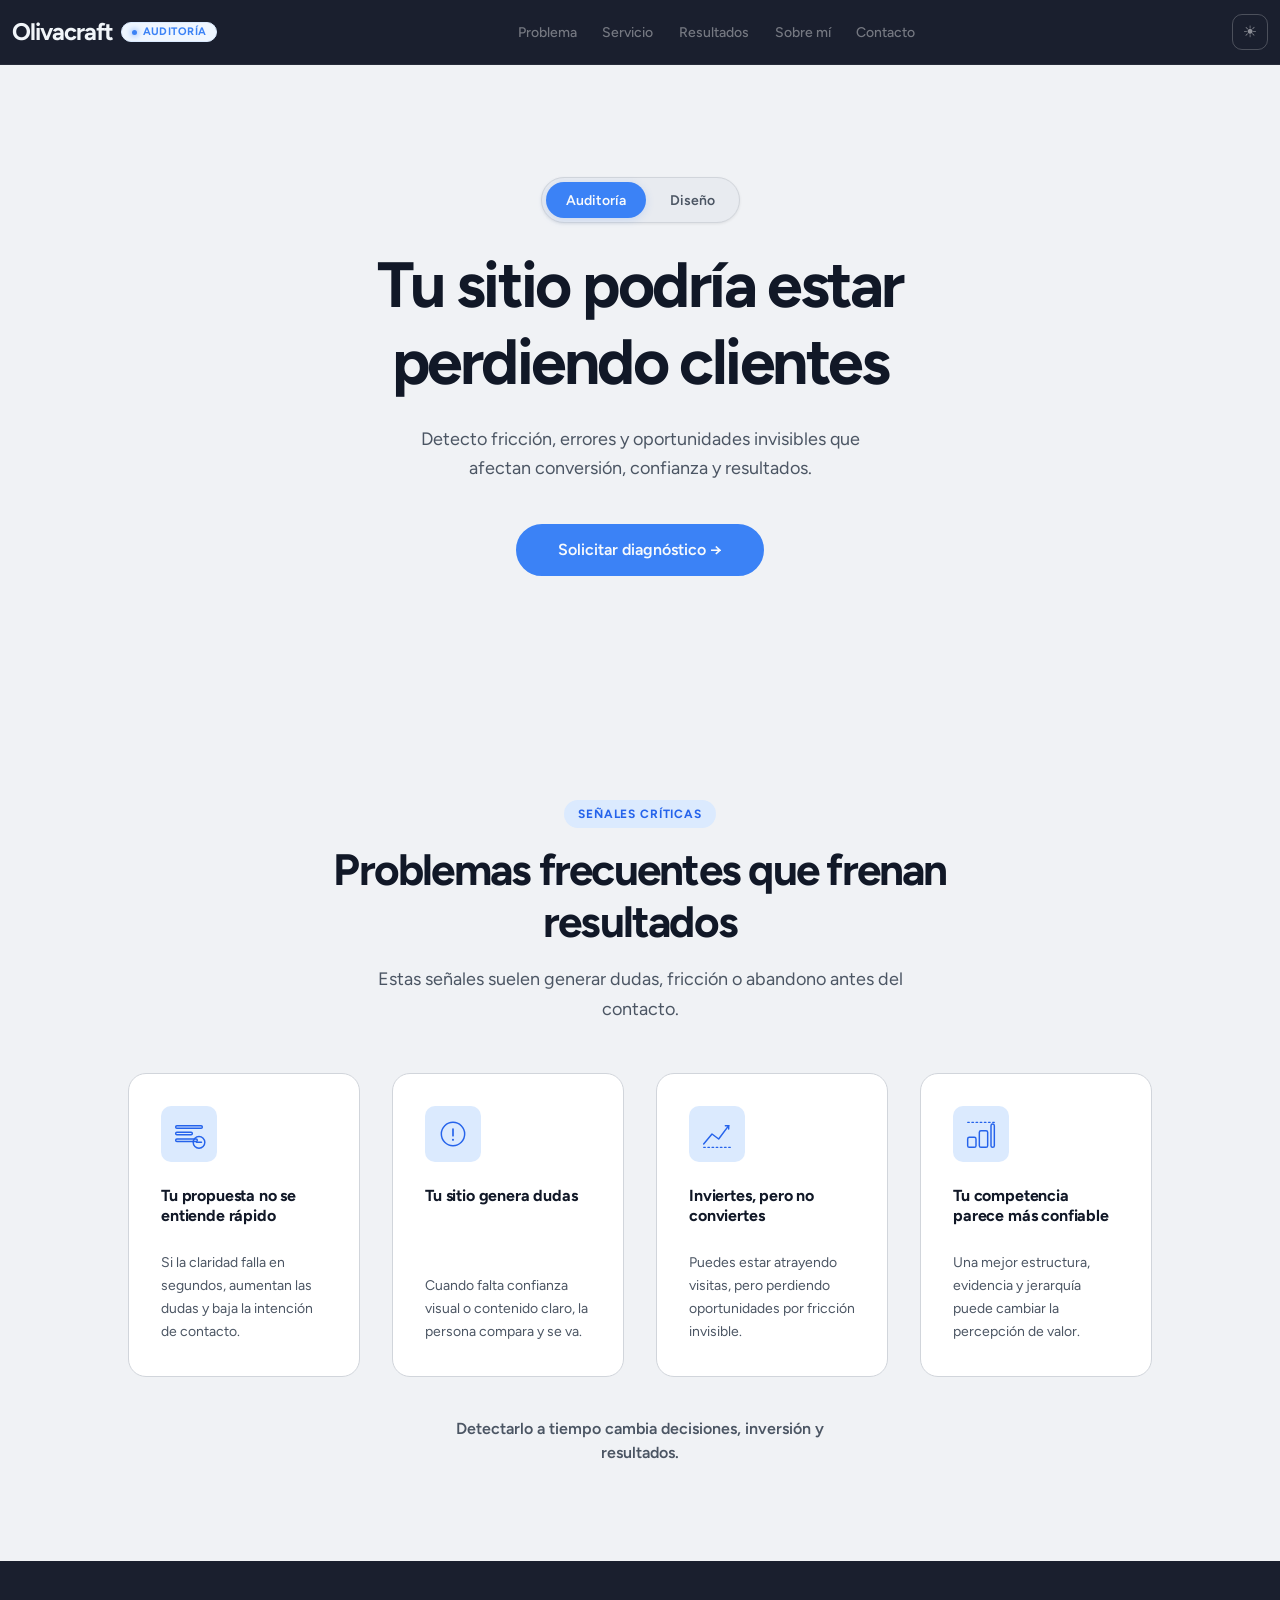
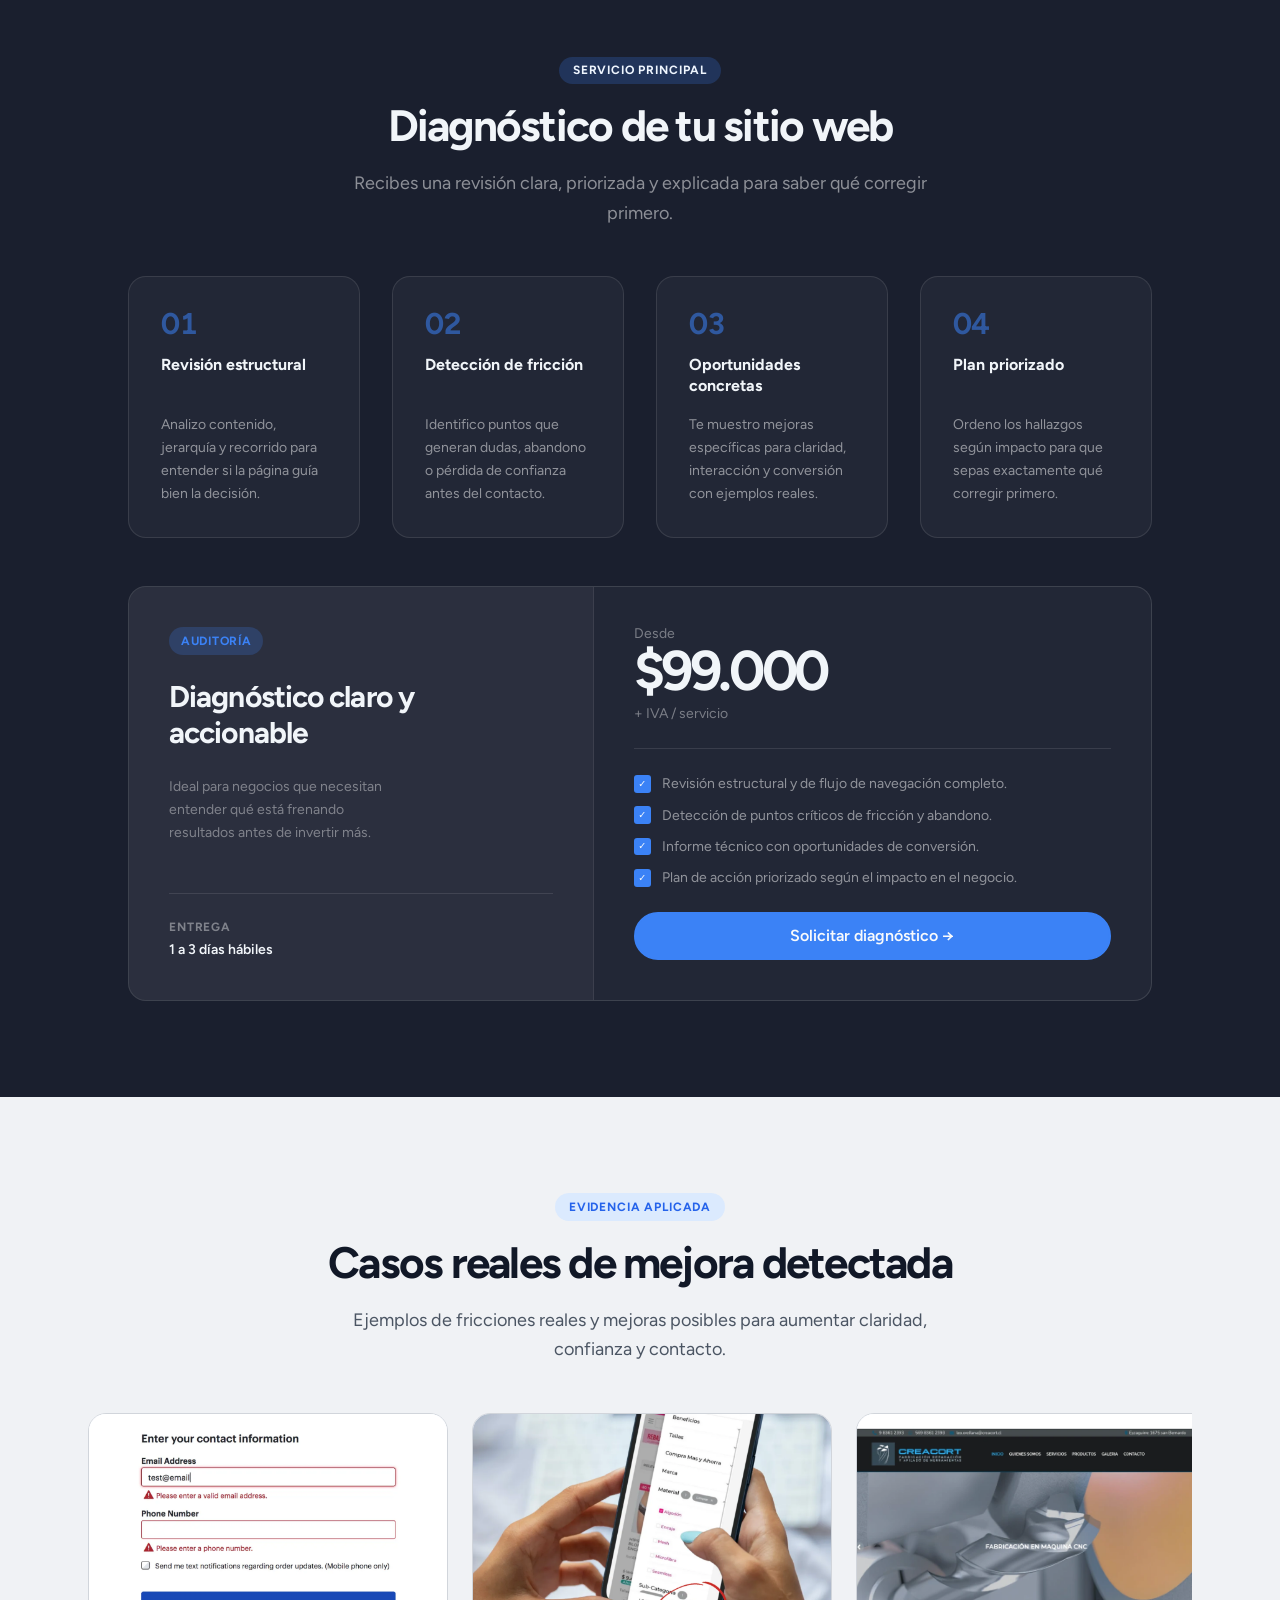
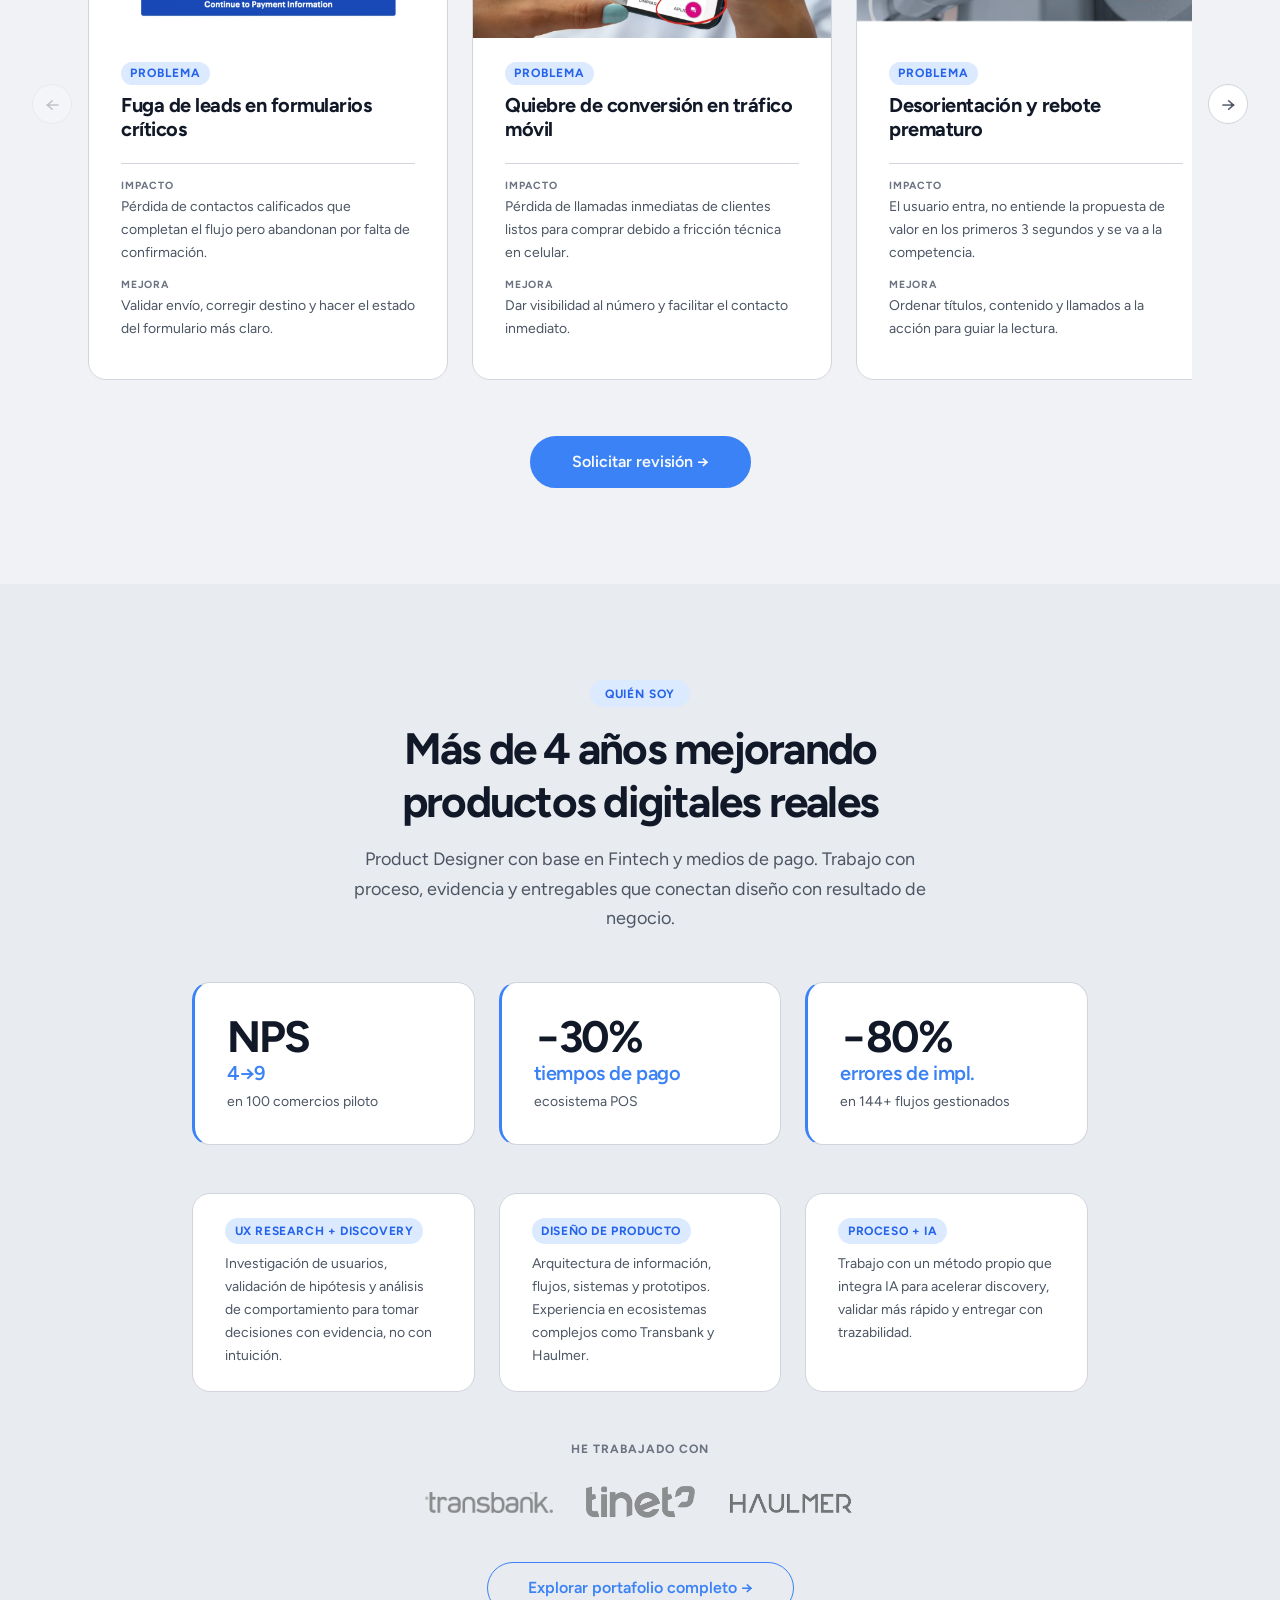
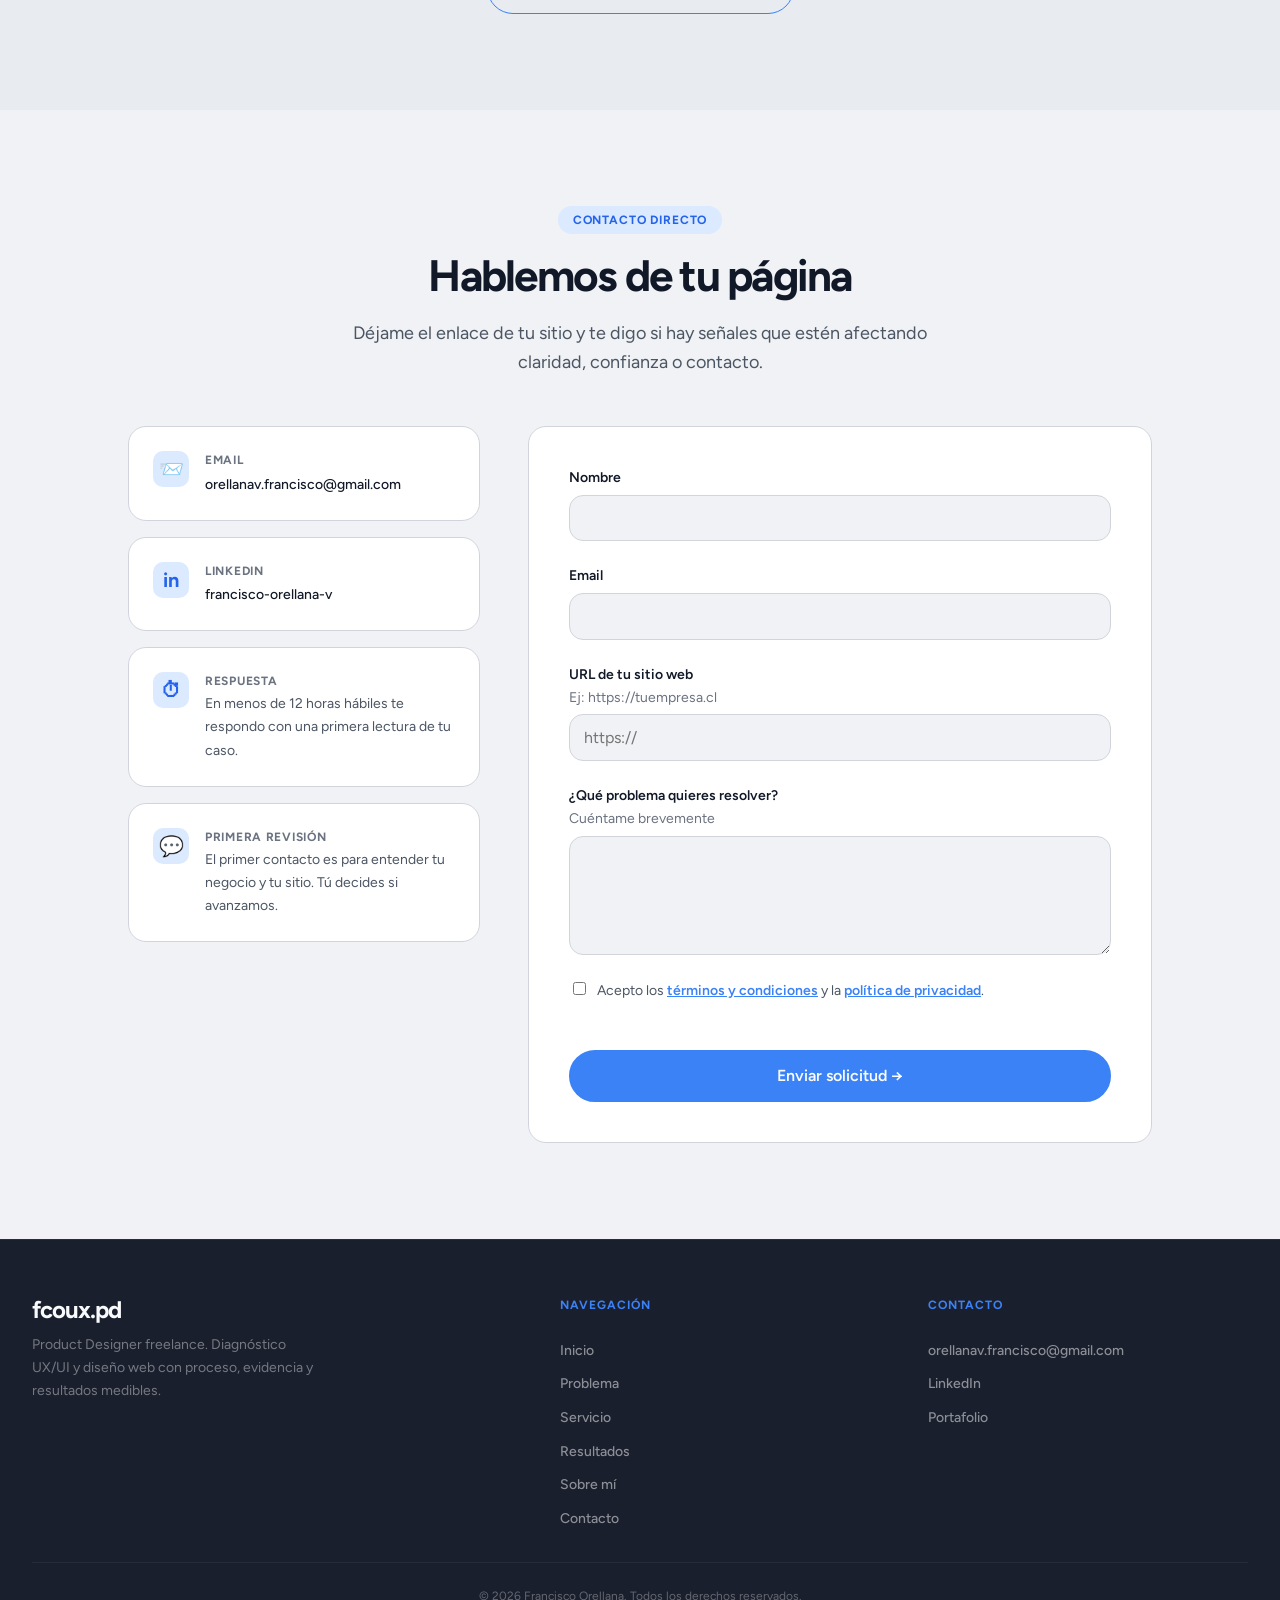
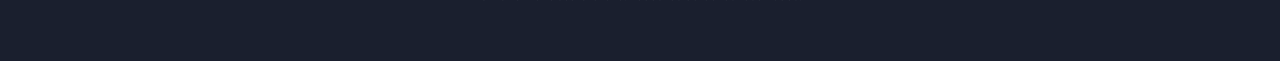
==== index.html @ 0d265442 "Add files via upload" ====
<!DOCTYPE html>
<html lang="es">

<head>
    <meta charset="UTF-8">
    <meta name="viewport" content="width=device-width, initial-scale=1.0">
    <title>Francisco Orellana | Product Designer & UX/UI Freelance</title>
    <meta name="description" content="Product Designer con +4 años en Fintech y medios de pago. Auditoría y diseño web orientado a resultados.">
    <meta property="og:title" content="Francisco Orellana | Product Designer & UX/UI Freelance">
    <meta property="og:description" content="Auditoría y diseño web para pymes y agencias. Proceso, evidencia y entregables claros.">
    <meta property="og:type" content="website">
    <link rel="preconnect" href="https://fonts.googleapis.com">
    <link rel="preconnect" href="https://fonts.gstatic.com" crossorigin>
    <link href="https://fonts.googleapis.com/css2?family=Figtree:ital,wght@0,300;0,400;0,500;0,600;0,700;1,400&display=swap" rel="stylesheet">
    <link rel="stylesheet" href="css/index.css">
</head>

<body>
    <a href="#main-content" class="skip-link">Saltar al contenido principal</a>

    <!-- HEADER -->
    <header id="header" class="site-header">
        <div class="container">
            <div class="site-header__layout">
                <a href="#hero" class="site-header__brand" aria-label="Ir al inicio">
                    <span class="site-header__brand-text">Olivacraft</span>
                    <span class="site-header__mode" data-service-label aria-live="polite">Auditoría</span>
                </a>
                <nav id="site-navigation" class="site-navigation" aria-label="Navegación principal">
                    <ul class="site-navigation__list">
                        <li class="site-navigation__item"><a href="#problema" class="site-navigation__link">Problema</a></li>
                        <li class="site-navigation__item"><a href="#oferta-principal" class="site-navigation__link">Servicio</a></li>
                        <li class="site-navigation__item"><a href="#resultados" class="site-navigation__link">Resultados</a></li>
                        <li class="site-navigation__item"><a href="#sobre-mi" class="site-navigation__link">Sobre mí</a></li>
                        <li class="site-navigation__item"><a href="#contacto" class="site-navigation__link">Contacto</a></li>
                    </ul>
                </nav>
                <div class="site-header__actions">
                    <button type="button" class="site-header__theme-button" aria-label="Cambiar a modo oscuro">
                        <span class="icon-sun" aria-hidden="true">☀️</span>
                        <span class="icon-moon" aria-hidden="true">🌙</span>
                    </button>
                    <button type="button" class="site-header__menu-button" aria-expanded="false" aria-controls="site-navigation" aria-label="Abrir menú de navegación">
                        <span class="site-header__menu-line" aria-hidden="true"></span>
                        <span class="site-header__menu-line" aria-hidden="true"></span>
                        <span class="site-header__menu-line" aria-hidden="true"></span>
                    </button>
                </div>
            </div>
        </div>
    </header>

    <!-- STICKY CTA MOBILE -->
    <div class="sticky-cta" id="sticky-cta" aria-hidden="true">
        <a href="#contacto" class="sticky-cta__button">Solicitar diagnóstico →</a>
    </div>

    <main id="main-content" role="main">

        <!-- HERO -->
        <section id="hero" class="hero section" aria-labelledby="hero-title">
            <div class="container">
                <div class="hero__layout">
                    <div class="hero__content">
                        <div class="service-switch" role="tablist" aria-label="Seleccionar servicio">
                            <button type="button" class="service-switch__button is-active" data-service="audit" role="tab" aria-selected="true">Auditoría</button>
                            <button type="button" class="service-switch__button" data-service="design" role="tab" aria-selected="false">Diseño</button>
                        </div>
                        <h1 id="hero-title" class="hero__title" data-hero-title>
                            Tu sitio podría estar perdiendo clientes
                        </h1>
                        <p class="hero__description" data-hero-description>
                            Detecto fricción, errores y oportunidades invisibles que afectan conversión, confianza y resultados.
                        </p>
                        <div class="hero__actions">
                            <a href="#contacto" class="hero__primary-link btn btn--primary" data-hero-primary-cta>
                                Solicitar diagnóstico →
                            </a>
                        </div>
                    </div>
                </div>
            </div>
        </section>

        <!-- PROBLEMA -->
        <section id="problema" class="section" aria-labelledby="problema-title">
            <div class="container">
                <div class="section-header text-center">
                    <span class="eyebrow">Señales críticas</span>
                    <h2 id="problema-title" class="section__title" data-problema-title>Problemas frecuentes que frenan resultados</h2>
                    <p class="section__description" data-problema-description>Estas señales suelen generar dudas, fricción o abandono antes del contacto.</p>
                </div>
                <ul class="problema__grid" aria-label="Situaciones comunes" data-problema-cards>

                    <li class="problema__item">
                        <div class="problema__icon-wrap" aria-hidden="true">
                            <svg viewBox="0 0 48 48" fill="none" xmlns="http://www.w3.org/2000/svg">
                                <rect x="8" y="14" width="32" height="3" rx="1.5" stroke="currentColor" stroke-width="1.75"/>
                                <rect x="8" y="22" width="20" height="3" rx="1.5" stroke="currentColor" stroke-width="1.75"/>
                                <rect x="8" y="30" width="26" height="3" rx="1.5" stroke="currentColor" stroke-width="1.75"/>
                                <circle cx="36" cy="34" r="7" stroke="currentColor" stroke-width="1.75"/>
                                <line x1="33" y1="34" x2="39" y2="34" stroke="currentColor" stroke-width="1.75" stroke-linecap="round"/>
                            </svg>
                        </div>
                        <h3 class="problema__card-title" data-card-title>Tu propuesta no se entiende rápido.</h3>
                        <p class="problema__card-description" data-card-desc>Si la claridad falla en segundos, aumentan las dudas y baja la intención de contacto.</p>
                    </li>

                    <li class="problema__item">
                        <div class="problema__icon-wrap" aria-hidden="true">
                            <svg viewBox="0 0 48 48" fill="none" xmlns="http://www.w3.org/2000/svg">
                                <circle cx="24" cy="24" r="14" stroke="currentColor" stroke-width="1.75"/>
                                <line x1="24" y1="18" x2="24" y2="26" stroke="currentColor" stroke-width="2" stroke-linecap="round"/>
                                <circle cx="24" cy="31" r="1.25" fill="currentColor"/>
                            </svg>
                        </div>
                        <h3 class="problema__card-title" data-card-title>Tu sitio genera dudas.</h3>
                        <p class="problema__card-description" data-card-desc>Cuando falta confianza visual o contenido claro, la persona compara y se va.</p>
                    </li>

                    <li class="problema__item">
                        <div class="problema__icon-wrap" aria-hidden="true">
                            <svg viewBox="0 0 48 48" fill="none" xmlns="http://www.w3.org/2000/svg">
                                <polyline points="8,36 18,24 26,30 38,14" stroke="currentColor" stroke-width="1.75" stroke-linecap="round" stroke-linejoin="round"/>
                                <line x1="34" y1="14" x2="38" y2="14" stroke="currentColor" stroke-width="1.75" stroke-linecap="round"/>
                                <line x1="38" y1="14" x2="38" y2="18" stroke="currentColor" stroke-width="1.75" stroke-linecap="round"/>
                                <line x1="8" y1="40" x2="40" y2="40" stroke="currentColor" stroke-width="1.5" stroke-linecap="round" stroke-dasharray="2 3"/>
                            </svg>
                        </div>
                        <h3 class="problema__card-title" data-card-title>Inviertes, pero no conviertes.</h3>
                        <p class="problema__card-description" data-card-desc>Puedes estar atrayendo visitas, pero perdiendo oportunidades por fricción invisible.</p>
                    </li>

                    <li class="problema__item">
                        <div class="problema__icon-wrap" aria-hidden="true">
                            <svg viewBox="0 0 48 48" fill="none" xmlns="http://www.w3.org/2000/svg">
                                <rect x="8" y="28" width="10" height="12" rx="2" stroke="currentColor" stroke-width="1.75"/>
                                <rect x="22" y="20" width="10" height="20" rx="2" stroke="currentColor" stroke-width="1.75"/>
                                <rect x="36" y="12" width="4" height="28" rx="2" stroke="currentColor" stroke-width="1.75"/>
                                <line x1="8" y1="10" x2="40" y2="10" stroke="currentColor" stroke-width="1.5" stroke-linecap="round" stroke-dasharray="2 3"/>
                            </svg>
                        </div>
                        <h3 class="problema__card-title" data-card-title>Tu competencia parece más confiable.</h3>
                        <p class="problema__card-description" data-card-desc>Una mejor estructura, evidencia y jerarquía puede cambiar la percepción de valor.</p>
                    </li>

                </ul>
                <p class="problema__note text-center" data-problema-note>Detectarlo a tiempo cambia decisiones, inversión y resultados.</p>
            </div>
        </section>

        <!-- OFERTA PRINCIPAL -->
        <section id="oferta-principal" class="section section--dark-accent" aria-labelledby="oferta-title">
            <div class="container">
                <div class="section-header text-center">
                    <span class="eyebrow eyebrow--light">Servicio principal</span>
                    <h2 id="oferta-title" class="section__title section__title--light" data-oferta-title>Diagnóstico de tu sitio web</h2>
                    <p class="section__description section__description--light" data-oferta-description>Recibes una revisión clara, priorizada y explicada para saber qué corregir primero.</p>
                </div>

                <ul class="oferta__grid" aria-label="Qué incluye el servicio" data-oferta-cards>
                    <li class="oferta__item">
                        <div class="oferta__item-num" aria-hidden="true">01</div>
                        <h3 class="oferta__card-title" data-card-title>Revisión estructural.</h3>
                        <p class="oferta__card-description" data-card-desc>Analizo contenido, jerarquía y recorrido para entender si la página guía bien la decisión.</p>
                    </li>
                    <li class="oferta__item">
                        <div class="oferta__item-num" aria-hidden="true">02</div>
                        <h3 class="oferta__card-title" data-card-title>Detección de fricción.</h3>
                        <p class="oferta__card-description" data-card-desc>Identifico puntos que generan dudas, abandono o pérdida de confianza antes del contacto.</p>
                    </li>
                    <li class="oferta__item">
                        <div class="oferta__item-num" aria-hidden="true">03</div>
                        <h3 class="oferta__card-title" data-card-title>Oportunidades concretas.</h3>
                        <p class="oferta__card-description" data-card-desc>Te muestro mejoras específicas para claridad, interacción y conversión con ejemplos reales.</p>
                    </li>
                    <li class="oferta__item">
                        <div class="oferta__item-num" aria-hidden="true">04</div>
                        <h3 class="oferta__card-title" data-card-title>Plan priorizado.</h3>
                        <p class="oferta__card-description" data-card-desc>Ordeno los hallazgos según impacto para que sepas exactamente qué corregir primero.</p>
                    </li>
                </ul>

                <!-- PRICING CARD — Opción B horizontal -->
                <div class="oferta__meta" aria-label="Condiciones del servicio">
                    <div class="oferta__meta-left">
                        <span class="oferta__meta-badge" data-oferta-badge>Auditoría</span>
                        <h3 class="oferta__meta-title" data-oferta-context-title>Diagnóstico claro y accionable</h3>
                        <p class="oferta__meta-desc" data-oferta-context-desc>Ideal para negocios que necesitan entender qué está frenando resultados antes de invertir más.</p>
                        <div class="oferta__meta-delivery">
                            <span class="oferta__meta-delivery-label">Entrega</span>
                            <span class="oferta__meta-delivery-value" data-oferta-delivery>1 a 3 días hábiles</span>
                        </div>
                    </div>
                    <div class="oferta__meta-right">
                        <div class="oferta__meta-price-block">
                            <span class="oferta__meta-prefix">Desde</span>
                            <span class="oferta__meta-price" data-oferta-price>$99.000</span>
                            <span class="oferta__meta-suffix">+ IVA / servicio</span>
                        </div>
                        <ul class="oferta__meta-checklist">
                            <li class="oferta__meta-check" data-oferta-features>evisión estuctural y de flujo completo</li>
                            <li class="oferta__meta-check" data-oferta-features1>Detección de puntos de fricción y abandono</li>
                            <li class="oferta__meta-check" data-oferta-features2>Informe visual con oportunidades de conversión</li>
                            <li class="oferta__meta-check" data-oferta-features3>Plan de acción priorizado por impacto técnico</li>
                        </ul>
                        <a href="#contacto" class="oferta__cta" data-oferta-cta>Solicitar diagnóstico →</a>
                    </div>
                </div>

            </div>
        </section>

        <!-- RESULTADOS -->
        <section id="resultados" class="section" aria-labelledby="resultados-title">
            <div class="container">
                <div class="section-header text-center">
                    <span class="eyebrow">Evidencia aplicada</span>
                    <h2 id="resultados-title" class="section__title" data-resultados-title>Casos reales de mejora detectada</h2>
                    <p class="section__description" data-resultados-description>Ejemplos de fricciones reales y mejoras posibles para aumentar claridad, confianza y contacto.</p>
                </div>

                <!-- Carousel wrapper con controles -->
                <div class="resultados__carousel-wrapper">
                    <button class="resultados__nav resultados__nav--prev" aria-label="Tarjeta anterior" id="carousel-prev" type="button">&#8592;</button>

                    <div class="resultados__carousel" id="resultados-carousel" data-resultados-cards aria-label="Casos de mejora" tabindex="0">

                        <article class="resultado-card">
                            <div class="resultado-card__image">
                                <img src="/assets/problem1.webp" alt="Formulario sin estado de envío visible" loading="lazy">
                            </div>
                            <div class="resultado-card__body">
                                <span class="resultado-card__eyebrow">Problema</span>
                                <h3 class="resultado-card__title">Fuga de leads en formularios críticos</h3>
                                <div class="resultado-card__divider"></div>
                                <div class="resultado-card__row">
                                    <span class="resultado-card__row-label">Impacto</span>
                                    <p class="resultado-card__text">Pérdida de contactos calificados que completan el flujo pero abandonan por falta de confirmación.</p>
                                </div>
                                <div class="resultado-card__row">
                                    <span class="resultado-card__row-label">Mejora</span>
                                    <p class="resultado-card__text">Validar envío, corregir destino y hacer el estado del formulario más claro.</p>
                                </div>
                            </div>
                        </article>

                        <article class="resultado-card">
                            <div class="resultado-card__image">
                                <img src="/assets/problem2.webp" alt="Número de contacto sin enlace clickeable" loading="lazy">
                            </div>
                            <div class="resultado-card__body">
                                <span class="resultado-card__eyebrow">Problema</span>
                                <h3 class="resultado-card__title">Quiebre de conversión en tráfico móvil</h3>
                                <div class="resultado-card__divider"></div>
                                <div class="resultado-card__row">
                                    <span class="resultado-card__row-label">Impacto</span>
                                    <p class="resultado-card__text">Pérdida de llamadas inmediatas de clientes listos para comprar debido a fricción técnica en celular.</p>
                                </div>
                                <div class="resultado-card__row">
                                    <span class="resultado-card__row-label">Mejora</span>
                                    <p class="resultado-card__text">Dar visibilidad al número y facilitar el contacto inmediato.</p>
                                </div>
                            </div>
                        </article>

                        <article class="resultado-card">
                            <div class="resultado-card__image">
                                <img src="/assets/problem3.webp" alt="Jerarquía visual confusa en página de inicio" loading="lazy">
                            </div>
                            <div class="resultado-card__body">
                                <span class="resultado-card__eyebrow">Problema</span>
                                <h3 class="resultado-card__title">Desorientación y rebote prematuro</h3>
                                <div class="resultado-card__divider"></div>
                                <div class="resultado-card__row">
                                    <span class="resultado-card__row-label">Impacto</span>
                                    <p class="resultado-card__text">El usuario entra, no entiende la propuesta de valor en los primeros 3 segundos y se va a la competencia.</p>
                                </div>
                                <div class="resultado-card__row">
                                    <span class="resultado-card__row-label">Mejora</span>
                                    <p class="resultado-card__text">Ordenar títulos, contenido y llamados a la acción para guiar la lectura.</p>
                                </div>
                            </div>
                        </article>

                        <article class="resultado-card">
                            <div class="resultado-card__image">
                                <img src="/assets/problem4.webp" alt="Contenido excesivo sin estructura clara" loading="lazy">
                            </div>
                            <div class="resultado-card__body">
                                <span class="resultado-card__eyebrow">Problema</span>
                                <h3 class="resultado-card__title">Fatiga cognitiva y abandono de flujo</h3>
                                <div class="resultado-card__divider"></div>
                                <div class="resultado-card__row">
                                    <span class="resultado-card__row-label">Impacto</span>
                                    <p class="resultado-card__text">Bloques densos de texto que sepultan los llamados a la acción, reduciendo la intención de contacto.</p>
                                </div>
                                <div class="resultado-card__row">
                                    <span class="resultado-card__row-label">Mejora</span>
                                    <p class="resultado-card__text">Reducir texto, priorizar información clave y enfocar cada bloque en una idea.</p>
                                </div>
                            </div>
                        </article>

                    </div>

                    <button class="resultados__nav resultados__nav--next" aria-label="Tarjeta siguiente" id="carousel-next" type="button">&#8594;</button>
                </div>

                <div class="resultados__actions">
                    <a href="#contacto" class="btn btn--primary" data-resultados-cta>Solicitar revisión →</a>
                </div>
            </div>
        </section>

        <!-- SOBRE MÍ -->
        <section id="sobre-mi" class="section section--muted" aria-labelledby="sobre-mi-title">
            <div class="container">
                <div class="section-header text-center">
                    <span class="eyebrow">Quién soy</span>
                    <h2 id="sobre-mi-title" class="section__title">Más de 4 años mejorando productos digitales reales</h2>
                    <p class="section__description">Product Designer con base en Fintech y medios de pago. Trabajo con proceso, evidencia y entregables que conectan diseño con resultado de negocio.</p>
                </div>

                <div class="sobre-mi__stats">
                    <div class="sobre-mi__stat">
                        <span class="sobre-mi__stat-number">NPS</span>
                        <span class="sobre-mi__stat-highlight">4→9</span>
                        <span class="sobre-mi__stat-label">en 100 comercios piloto</span>
                    </div>
                    <div class="sobre-mi__stat">
                        <span class="sobre-mi__stat-number">−30%</span>
                        <span class="sobre-mi__stat-highlight">tiempos de pago</span>
                        <span class="sobre-mi__stat-label">ecosistema POS</span>
                    </div>
                    <div class="sobre-mi__stat">
                        <span class="sobre-mi__stat-number">−80%</span>
                        <span class="sobre-mi__stat-highlight">errores de impl.</span>
                        <span class="sobre-mi__stat-label">en 144+ flujos gestionados</span>
                    </div>
                </div>

                <ul class="sobre-mi__skills">
                    <li class="sobre-mi__skill-item">
                        <span class="sobre-mi__skill-tag">UX Research + Discovery</span>
                        <p class="sobre-mi__skill-text">Investigación de usuarios, validación de hipótesis y análisis de comportamiento para tomar decisiones con evidencia, no con intuición.</p>
                    </li>
                    <li class="sobre-mi__skill-item">
                        <span class="sobre-mi__skill-tag">Diseño de Producto</span>
                        <p class="sobre-mi__skill-text">Arquitectura de información, flujos, sistemas y prototipos. Experiencia en ecosistemas complejos como Transbank y Haulmer.</p>
                    </li>
                    <li class="sobre-mi__skill-item">
                        <span class="sobre-mi__skill-tag">Proceso + IA</span>
                        <p class="sobre-mi__skill-text">Trabajo con un método propio que integra IA para acelerar discovery, validar más rápido y entregar con trazabilidad.</p>
                    </li>
                </ul>

                <div class="sobre-mi__companies">
                    <p class="sobre-mi__companies-label">He trabajado con</p>
                    <div class="sobre-mi__logos">
                        <div class="sobre-mi__logo-item">
                            <img src="/assets/logo-transbank.png" alt="Transbank" class="sobre-mi__logo-img">
                            <span class="sobre-mi__logo-fallback">Transbank</span>
                        </div>
                        <div class="sobre-mi__logo-item">
                            <img src="/assets/logo-tinet.png" alt="Tinet" class="sobre-mi__logo-img">
                            <span class="sobre-mi__logo-fallback">Tinet</span>
                        </div>
                        <div class="sobre-mi__logo-item">
                            <img src="/assets/logo-haulmer.png" alt="Haulmer" class="sobre-mi__logo-img">
                            <span class="sobre-mi__logo-fallback">Haulmer</span>
                        </div>
                    </div>
                </div>

                <div class="text-center">
                    <a href="https://fcohubto.github.io/fco-orellana-pd/" target="_blank" rel="noopener" class="btn btn--outline">
                        Explorar portafolio completo →
                    </a>
                </div>

            </div>
        </section>

        <!-- CONTACTO -->
        <section id="contacto" class="section" aria-labelledby="contacto-title">
            <div class="container">
                <div class="section-header text-center">
                    <span class="eyebrow">Contacto directo</span>
                    <h2 id="contacto-title" class="section__title" data-contacto-title>Hablemos de tu página</h2>
                    <p class="section__description" data-contacto-description>Déjame el enlace de tu sitio y te digo si hay señales que estén afectando claridad, confianza o contacto.</p>
                </div>

                <div class="contacto__layout">

                    <div class="contacto__info">
                        <div class="contacto__block">
                            <span class="contacto__icon" aria-hidden="true">📨</span>
                            <div>
                                <p class="contacto__block-label">Email</p>
                                <a href="mailto:orellanav.francisco@gmail.com" class="contacto__link">orellanav.francisco@gmail.com</a>
                            </div>
                        </div>
                        <div class="contacto__block">
                            <span class="contacto__icon" aria-hidden="true">in</span>
                            <div>
                                <p class="contacto__block-label">LinkedIn</p>
                                <a href="https://www.linkedin.com/in/francisco-orellana-v/" class="contacto__link" target="_blank" rel="noopener">francisco-orellana-v</a>
                            </div>
                        </div>
                        <div class="contacto__block">
                            <span class="contacto__icon" aria-hidden="true">⏱</span>
                            <div>
                                <p class="contacto__block-label">Respuesta</p>
                                <p class="contacto__text" data-contacto-time-text>En menos de 12 horas hábiles te respondo con una primera lectura de tu caso.</p>
                            </div>
                        </div>
                        <div class="contacto__block">
                            <span class="contacto__icon" aria-hidden="true">💬</span>
                            <div>
                                <p class="contacto__block-label" data-contacto-block-label>Primera revisión</p>
                                <p class="contacto__text" data-contacto-block-text>El primer contacto es para entender tu negocio y tu sitio. Tú decides si avanzamos.</p>
                            </div>
                        </div>
                    </div>

                    <div class="contacto__form-wrapper">
                        <form class="contacto__form" id="contacto-form" name="contacto" method="POST" data-netlify="true" novalidate>
                            <input type="hidden" name="form-name" value="contacto">

                            <div class="contacto__field">
                                <label for="nombre" class="contacto__label">Nombre</label>
                                <input type="text" id="nombre" name="nombre" class="contacto__input" autocomplete="name" required aria-describedby="error-nombre">
                                <p class="contacto__error" id="error-nombre" role="alert">Ingresa tu nombre.</p>
                            </div>

                            <div class="contacto__field">
                                <label for="email" class="contacto__label">Email</label>
                                <input type="email" id="email" name="email" class="contacto__input" autocomplete="email" required aria-describedby="error-email">
                                <p class="contacto__error" id="error-email" role="alert">Ingresa un email válido.</p>
                            </div>

                            <div class="contacto__field" id="campo-url">
                                <label for="enlace" class="contacto__label">
                                    URL de tu sitio web
                                    <span class="contacto__hint">Ej: https://tuempresa.cl</span>
                                </label>
                                <input type="url" id="enlace" name="enlace" class="contacto__input" placeholder="https://" required aria-describedby="error-enlace">
                                <p class="contacto__error" id="error-enlace" role="alert">Ingresa una URL válida.</p>
                            </div>

                            <div class="contacto__field">
                                <label for="mensaje" class="contacto__label">
                                    ¿Qué problema quieres resolver?
                                    <span class="contacto__hint">Cuéntame brevemente</span>
                                </label>
                                <textarea id="mensaje" name="mensaje" class="contacto__textarea" rows="4" required aria-describedby="error-mensaje"></textarea>
                                <p class="contacto__error" id="error-mensaje" role="alert">Cuéntame brevemente qué necesitas.</p>
                            </div>

                            <div class="contacto__field contacto__field--checkbox">
                                <label class="contacto__checkbox">
                                    <input type="checkbox" name="terminos" required>
                                    <span>Acepto los <a href="#legal-modal" class="js-modal-trigger">términos y condiciones</a> y la <a href="#legal-modal" class="js-modal-trigger">política de privacidad</a>.</span>
                                </label>
                            </div>

                            <div class="contacto__actions">
                                <div class="cf-turnstile" data-sitekey="0x4AAAAAAC-Jed24OpiKb_pI"></div>
                                <button type="submit" class="btn btn--primary btn--full" data-contacto-cta>Enviar solicitud →</button>
                            </div>
                        </form>

                        <div class="contacto__success" id="contacto-success" hidden aria-live="polite">
                            <span class="contacto__success-icon" aria-hidden="true">✓</span>
                            <h3 class="contacto__success-title">Solicitud enviada</h3>
                            <p class="contacto__success-text">Te respondo en menos de 12 horas hábiles con una primera revisión de tu caso.</p>
                        </div>
                    </div>

                </div>
            </div>
        </section>

    </main>

    <!-- FOOTER -->
    <footer class="footer" aria-labelledby="footer-title">
        <div class="container">
            <div class="footer__layout">
                <div class="footer__brand">
                    <h3 id="footer-title" class="footer__title">fcoux.pd</h3>
                    <p class="footer__description">Product Designer freelance. Diagnóstico UX/UI y diseño web con proceso, evidencia y resultados medibles.</p>
                </div>
                <nav class="footer__col" aria-label="Navegación secundaria">
                    <span class="footer__col-label">Navegación</span>
                    <ul class="footer__list">
                        <li><a href="#hero" class="footer__link">Inicio</a></li>
                        <li><a href="#problema" class="footer__link">Problema</a></li>
                        <li><a href="#oferta-principal" class="footer__link">Servicio</a></li>
                        <li><a href="#resultados" class="footer__link">Resultados</a></li>
                        <li><a href="#sobre-mi" class="footer__link">Sobre mí</a></li>
                        <li><a href="#contacto" class="footer__link">Contacto</a></li>
                    </ul>
                </nav>
                <div class="footer__col">
                    <span class="footer__col-label">Contacto</span>
                    <ul class="footer__list">
                        <li><a href="mailto:orellanav.francisco@gmail.com" class="footer__link">orellanav.francisco@gmail.com</a></li>
                        <li><a href="https://www.linkedin.com/in/francisco-orellana-v/" class="footer__link" target="_blank" rel="noopener">LinkedIn</a></li>
                        <li><a href="https://fcohubto.github.io/fco-orellana-pd/" class="footer__link" target="_blank" rel="noopener">Portafolio</a></li>
                    </ul>
                </div>
            </div>
            <div class="footer__bottom">
                <p class="footer__copy">© 2026 Francisco Orellana. Todos los derechos reservados.</p>
            </div>
        </div>
    </footer>

    <div id="legal-modal" class="modal" hidden role="dialog" aria-modal="true" aria-labelledby="modal-title">
        <div class="modal__overlay" data-close-modal></div>
        <div class="modal__container">
            <button type="button" class="modal__close" data-close-modal aria-label="Cerrar modal">✕</button>
            <div class="modal__content">
                <h2 id="modal-title" class="modal__heading">Términos y condiciones</h2>
                <p class="modal__text">Los datos proporcionados en este formulario se utilizarán exclusivamente con el objetivo de establecer un contacto comercial directo contigo para responder a tus consultas y evaluar tu caso de diseño o auditoría. No utilizaremos tu información
                    para ningún otro fin.</p>
                <h2 class="modal__heading">Política de privacidad</h2>
                <p class="modal__text">Garantizamos la total confidencialidad de tus datos. Tu información no será compartida, vendida ni transferida a terceras partes bajo ninguna circunstancia. Además, nos comprometemos firmemente a no enviarte spam, publicidad masiva ni
                    correo basura.</p>
            </div>
        </div>
    </div>

    <script src="https://challenges.cloudflare.com/turnstile/v0/api.js" async defer></script>
    <script src="js/index.js"></script>
</body>

</html>
---- css/index.css ----
/* ============================================
   TOKENS — Paleta A: Grises + Azul eléctrico
   ============================================ */

 :root {
    /* Backgrounds */
    --color-bg: #f0f2f5;
    --color-surface: #ffffff;
    --color-surface-muted: #e8ebf0;
    --color-dark: #1a1f2e;
    --color-dark-deeper: #0d1117;
    --color-dark-soft: #252b3b;
    /* Borders */
    --color-border: #d1d5db;
    --color-border-strong: #9ca3af;
    /* Text */
    --color-text: #111827;
    --color-text-soft: #4b5563;
    --color-text-muted: #6b7280;
    --color-text-inverse: #f8fafc;
    /* Text sobre fondos oscuros (sección dark, footer, header) */
    --color-text-on-dark: #f1f5f9;
    --color-text-on-dark-soft: rgba(255, 255, 255, 0.50);
    --color-text-on-dark-muted: rgba(255, 255, 255, 0.40);
    --color-text-on-dark-faint: rgba(255, 255, 255, 0.32);
    /* Borders sobre fondos oscuros */
    --color-border-on-dark: rgba(255, 255, 255, 0.10);
    --color-border-on-dark-mid: rgba(255, 255, 255, 0.12);
    --color-border-on-dark-strong: rgba(255, 255, 255, 0.22);
    --color-border-on-dark-faint: rgba(255, 255, 255, 0.06);
    --color-border-on-dark-card: rgba(255, 255, 255, 0.08);
    /* Surfaces sobre fondos oscuros */
    --color-surface-on-dark: rgba(255, 255, 255, 0.04);
    --color-surface-on-dark-hover: rgba(255, 255, 255, 0.07);
    /* Accent */
    --color-accent: #3b82f6;
    --color-accent-hover: #2563eb;
    --color-accent-soft: #dbeafe;
    --color-accent-muted: #eff6ff;
    --color-accent-on-dark-soft: rgba(59, 130, 246, 0.18);
    --color-accent-on-dark-muted: rgba(59, 130, 246, 0.08);
    --color-accent-on-dark-num: rgba(59, 130, 246, 0.55);
    --color-eyebrow-light: rgba(59, 130, 246, 0.22);
    /* Semánticos */
    --color-success: #059669;
    --color-success-soft: #d1fae5;
    --color-error: #dc2626;
    --color-error-soft: #fee2e2;
    /* Tipografía */
    --font-family: "Figtree", system-ui, -apple-system, sans-serif;
    --text-xs: 0.75rem;
    --text-sm: 0.875rem;
    --text-base: 1rem;
    --text-md: 1.125rem;
    --text-lg: 1.25rem;
    --text-xl: 1.5rem;
    --text-2xl: 1.875rem;
    --text-3xl: 2.25rem;
    --text-4xl: 2.75rem;
    /* Pesos */
    --weight-normal: 400;
    --weight-medium: 500;
    --weight-semibold: 600;
    --weight-bold: 700;
    /* Leading */
    --leading-tight: 1.2;
    --leading-normal: 1.5;
    --leading-relaxed: 1.65;
    /* Sombras */
    --shadow-sm: 0 1px 3px rgba(0, 0, 0, 0.08);
    --shadow-md: 0 4px 16px rgba(0, 0, 0, 0.08);
    --shadow-lg: 0 12px 32px rgba(0, 0, 0, 0.10);
    --shadow-focus: 0 0 0 3px rgba(59, 130, 246, 0.32);
    --shadow-accent: 0 6px 20px rgba(59, 130, 246, 0.35);
    --shadow-accent-soft: 0 6px 20px rgba(59, 130, 246, 0.30);
    --shadow-cta: 0 4px 20px rgba(59, 130, 246, 0.45);
    /* Radio */
    --radius-sm: 0.375rem;
    --radius-md: 0.625rem;
    --radius-lg: 0.875rem;
    --radius-xl: 1.125rem;
    --radius-pill: 999px;
    /* Espaciado */
    --space-1: 0.5rem;
    --space-2: 1rem;
    --space-3: 1.5rem;
    --space-4: 2rem;
    --space-5: 2.5rem;
    --space-6: 3rem;
    --space-7: 3.5rem;
    --space-8: 4rem;
    --transition: 160ms ease;
    --header-height: 4rem;
}

[data-theme="dark"] {
    --color-bg: #0d1117;
    --color-surface: #161b27;
    --color-surface-muted: #1e2535;
    --color-dark: #e8ecf0;
    --color-dark-soft: #cbd5e1;
    --color-border: rgba(255, 255, 255, 0.10);
    --color-border-strong: rgba(255, 255, 255, 0.22);
    --color-text: #f1f5f9;
    --color-text-soft: #94a3b8;
    --color-text-muted: #64748b;
    --color-text-inverse: #0d1117;
    --color-accent: #60a5fa;
    --color-accent-hover: #3b82f6;
    --color-accent-soft: rgba(59, 130, 246, 0.18);
    --color-accent-muted: rgba(59, 130, 246, 0.08);
    --shadow-sm: 0 1px 3px rgba(0, 0, 0, 0.3);
    --shadow-md: 0 4px 16px rgba(0, 0, 0, 0.4);
    --shadow-lg: 0 12px 32px rgba(0, 0, 0, 0.5);
    --shadow-focus: 0 0 0 3px rgba(96, 165, 250, 0.38);
}


/* ============================================
   RESET
   ============================================ */

*,
*::before,
*::after {
    box-sizing: border-box;
}

html {
    font-size: 16px;
    scroll-behavior: smooth;
}

body {
    margin: 0;
    font-family: var(--font-family);
    font-size: var(--text-base);
    line-height: var(--leading-normal);
    background-color: var(--color-bg);
    color: var(--color-text);
    -webkit-font-smoothing: antialiased;
    text-rendering: optimizeLegibility;
    transition: background-color 280ms ease, color 280ms ease;
}

img,
svg {
    display: block;
    max-width: 100%;
}

a {
    color: inherit;
    text-decoration: none;
}

button,
input,
textarea,
select {
    font: inherit;
    color: inherit;
}

button {
    padding: 0;
    border: none;
    background: none;
    cursor: pointer;
}

textarea {
    resize: vertical;
}

input,
textarea,
select {
    border-radius: 0;
}

ul,
ol {
    margin: 0;
    padding: 0;
    list-style: none;
}

h1,
h2,
h3,
h4,
p {
    margin: 0;
}

h1,
h2,
h3 {
    color: var(--color-text);
    line-height: var(--leading-tight);
}

h1 {
    font-size: clamp(2.25rem, 6vw, 4rem);
    font-weight: var(--weight-bold);
    letter-spacing: -0.04em;
}

h2 {
    font-size: clamp(1.75rem, 4vw, 2.75rem);
    font-weight: var(--weight-bold);
    letter-spacing: -0.04em;
}

h3 {
    font-size: var(--text-lg);
    font-weight: var(--weight-semibold);
}

:focus-visible {
    outline: 2px solid var(--color-accent);
    outline-offset: 3px;
    border-radius: var(--radius-sm);
}


/* ============================================
   UTILITIES
   ============================================ */

.text-center {
    text-align: center;
}

.container {
    width: min(100% - 2rem, 80rem);
    margin-inline: auto;
}

@media (min-width: 64rem) {
    .container {
        width: min(100% - 4rem, 80rem);
    }
}

.section {
    padding-block: var(--space-7);
    background-color: var(--color-bg);
}

.section--muted {
    background-color: var(--color-surface-muted);
}

.section--dark-accent {
    background-color: var(--color-dark);
}

[data-theme="dark"] .section--dark-accent {
    background-color: var(--color-bg);
}

@media (min-width: 64rem) {
    .section {
        padding-block: 6rem;
    }
}

section {
    scroll-margin-top: calc(var(--header-height) + 0.5rem);
}

.skip-link {
    position: absolute;
    top: var(--space-2);
    left: var(--space-2);
    z-index: 999;
    padding: var(--space-1) var(--space-2);
    border-radius: var(--radius-sm);
    background-color: var(--color-accent);
    color: var(--color-text-inverse);
    font-weight: var(--weight-semibold);
    transform: translateY(-200%);
}

.skip-link:focus-visible {
    transform: translateY(0);
}


/* EYEBROW */

.eyebrow {
    display: inline-flex;
    align-items: center;
    white-space: nowrap;
    margin-bottom: var(--space-2);
    padding: 0.3rem 0.9rem;
    border-radius: var(--radius-pill);
    background-color: var(--color-accent-soft);
    color: var(--color-accent-hover);
    font-size: var(--text-xs);
    font-weight: var(--weight-bold);
    letter-spacing: 0.07em;
    text-transform: uppercase;
}

.eyebrow--light {
    background-color: var(--color-eyebrow-light);
    color: var(--color-accent-muted);
}

[data-theme="dark"] .eyebrow {
    color: var(--color-accent);
}


/* SECTION HEADER */

.section-header {
    margin-bottom: var(--space-6);
}

.section-header.text-center {
    display: flex;
    flex-direction: column;
    align-items: center;
}

.section__title {
    max-width: 22ch;
}

.section__title--light {
    color: var(--color-text-on-dark);
}

.section__description {
    max-width: 50ch;
    margin-top: var(--space-2);
    color: var(--color-text-soft);
    font-size: var(--text-md);
    line-height: var(--leading-relaxed);
}

.section__description--light {
    color: var(--color-text-on-dark-soft);
}


/* BUTTONS */

.btn {
    display: inline-flex;
    align-items: center;
    justify-content: center;
    gap: 0.5rem;
    min-height: 3.25rem;
    padding-inline: var(--space-5);
    border-radius: var(--radius-pill);
    font-weight: var(--weight-semibold);
    font-size: var(--text-base);
    transition: transform var(--transition), box-shadow var(--transition), background-color var(--transition), border-color var(--transition);
    white-space: nowrap;
}

.btn--primary {
    background-color: var(--color-accent);
    border: 2px solid var(--color-accent);
    color: var(--color-text-inverse);
}

.btn--primary:hover {
    background-color: var(--color-accent-hover);
    border-color: var(--color-accent-hover);
    transform: translateY(-2px);
    box-shadow: var(--shadow-accent);
}

.btn--primary:active {
    transform: translateY(0);
}

.btn--primary:focus-visible {
    outline: 2px solid var(--color-accent);
    outline-offset: 3px;
}

.btn--outline {
    background-color: transparent;
    border: 1.5px solid var(--color-accent);
    color: var(--color-accent);
}

.btn--outline:hover {
    background-color: var(--color-accent-soft);
    transform: translateY(-1px);
}

.btn--outline:focus-visible {
    outline: 2px solid var(--color-accent);
    outline-offset: 3px;
}

.btn--full {
    width: 100%;
}


/* ============================================
   HEADER
   ============================================ */

.site-header {
    position: sticky;
    top: 0;
    z-index: 100;
    background-color: var(--color-dark);
    border-bottom: 1px solid var(--color-border-on-dark-faint);
    transition: box-shadow 200ms ease;
}

[data-theme="dark"] .site-header {
    background-color: var(--color-dark-deeper);
}

.site-header.is-scrolled {
    box-shadow: 0 4px 20px rgba(0, 0, 0, 0.3);
}

.site-header .container {
    position: relative;
    width: min(100% - 1.5rem, 80rem);
}

.site-header__layout {
    display: flex;
    align-items: center;
    gap: var(--space-3);
    min-height: var(--header-height);
    padding-block: 0.75rem;
}

.site-header__brand {
    display: inline-flex;
    align-items: center;
    gap: 0.5rem;
    flex-shrink: 0;
}

.site-header__brand-text {
    font-size: var(--text-lg);
    font-weight: var(--weight-bold);
    letter-spacing: -0.04em;
    color: #f1f5f9;
    line-height: 1;
}

.site-header__mode {
    display: inline-flex;
    align-items: center;
    gap: 0.35rem;
    padding: 0.25rem 0.5rem;
    border: 1px solid var(--color-accent-soft);
    border-radius: var(--radius-pill);
    background-color: var(--color-accent-muted);
    color: var(--color-accent);
    font-size: 0.62rem;
    font-weight: var(--weight-bold);
    letter-spacing: 0.04em;
    text-transform: uppercase;
    line-height: 1;
    white-space: nowrap;
}

.site-header__mode::before {
    content: "";
    display: block;
    width: 5px;
    height: 5px;
    border-radius: 50%;
    background-color: var(--color-accent);
    box-shadow: 0 0 6px var(--color-accent);
}

.site-header__actions {
    display: flex;
    align-items: center;
    gap: var(--space-1);
    margin-left: auto;
}

.site-header__theme-button,
.site-header__menu-button {
    display: inline-flex;
    align-items: center;
    justify-content: center;
    width: 2.25rem;
    height: 2.25rem;
    border: 1px solid var(--color-border-on-dark-strong);
    border-radius: var(--radius-md);
    background-color: transparent;
    color: var(--color-text-on-dark-soft);
    transition: border-color var(--transition), background-color var(--transition), color var(--transition);
}

.site-header__theme-button:hover,
.site-header__menu-button:hover {
    border-color: var(--color-accent);
    background-color: var(--color-accent-on-dark-soft);
    color: var(--color-text-inverse);
}

.site-header__theme-button:focus-visible,
.site-header__menu-button:focus-visible {
    outline: 2px solid var(--color-accent);
    outline-offset: 2px;
}


/* Theme icon animación */

.site-header__theme-button {
    position: relative;
    overflow: hidden;
    perspective: 600px;
}

.site-header__theme-button span {
    position: absolute;
    inset: 0;
    display: inline-flex;
    align-items: center;
    justify-content: center;
    backface-visibility: hidden;
    transition: transform 500ms ease, opacity 350ms ease;
}

.site-header__theme-button .icon-sun {
    transform: rotateY(0deg);
}

.site-header__theme-button .icon-moon {
    position: absolute;
    transform: rotateY(180deg);
    opacity: 0;
}

[data-theme="dark"] .site-header__theme-button .icon-sun {
    transform: rotateY(180deg);
    opacity: 0;
}

[data-theme="dark"] .site-header__theme-button .icon-moon {
    transform: rotateY(0deg);
    opacity: 1;
}


/* Hamburger */

.site-header__menu-button {
    flex-direction: column;
    gap: 4px;
}

.site-header__menu-line {
    display: block;
    width: 1rem;
    height: 1.5px;
    border-radius: var(--radius-pill);
    background-color: currentColor;
    transition: transform 220ms ease, opacity 200ms ease;
}

.site-header__menu-button[aria-expanded="true"] .site-header__menu-line:nth-child(1) {
    transform: translateY(5.5px) rotate(45deg);
}

.site-header__menu-button[aria-expanded="true"] .site-header__menu-line:nth-child(2) {
    opacity: 0;
    transform: scaleX(0);
}

.site-header__menu-button[aria-expanded="true"] .site-header__menu-line:nth-child(3) {
    transform: translateY(-5.5px) rotate(-45deg);
}


/* Nav mobile */

.site-navigation {
    display: none;
}

.site-navigation.is-open {
    position: absolute;
    top: 100%;
    left: 0;
    right: 0;
    display: block;
    background-color: var(--color-dark);
    border-top: 1px solid var(--color-border-on-dark-faint);
    border-bottom: 1px solid var(--color-border-on-dark-faint);
    box-shadow: 0 16px 40px rgba(0, 0, 0, 0.35);
}

[data-theme="dark"] .site-navigation.is-open {
    background-color: var(--color-dark-deeper);
}

.site-navigation__list {
    display: flex;
    flex-direction: column;
    padding: 0.5rem 0;
}

.site-navigation__item {
    border-bottom: 1px solid var(--color-border-on-dark-faint);
}

.site-navigation__item:last-child {
    border-bottom: none;
}

.site-navigation__link {
    display: flex;
    align-items: center;
    min-height: 3rem;
    padding-inline: 1.25rem;
    color: var(--color-text-on-dark-soft);
    font-size: var(--text-sm);
    font-weight: var(--weight-medium);
    transition: color var(--transition), background-color var(--transition);
}

.site-navigation__link:hover {
    color: var(--color-text-inverse);
    background-color: var(--color-accent-on-dark-muted);
}

.site-navigation__link:focus-visible {
    outline: 2px solid var(--color-accent);
    outline-offset: -2px;
    border-radius: 0;
}


/* Nav desktop */

@media (min-width: 64rem) {
    .site-header__menu-button {
        display: none;
    }
    .site-navigation,
    .site-navigation.is-open {
        position: static;
        display: block;
        margin-left: auto;
        margin-right: var(--space-2);
        background: transparent;
        border: none;
        box-shadow: none;
    }
    .site-navigation__list {
        flex-direction: row;
        align-items: center;
        gap: 0.2rem;
        padding: 0;
    }
    .site-navigation__item {
        border-bottom: none;
    }
    .site-navigation__link {
        min-height: auto;
        padding: 0.4rem 0.7rem;
        border-radius: var(--radius-md);
        color: var(--color-text-on-dark-muted);
        font-size: var(--text-sm);
    }
    .site-navigation__link:hover {
        color: var(--color-text-inverse);
        background-color: var(--color-surface-on-dark);
    }
    .site-header__brand-text {
        font-size: var(--text-xl);
    }
    .site-header__mode {
        font-size: 0.68rem;
        padding: 0.25rem 0.6rem;
    }
}


/* ============================================
   SERVICE SWITCH
   ============================================ */

.service-switch {
    display: inline-flex;
    align-items: center;
    gap: 4px;
    padding: 4px;
    border: 1px solid var(--color-border);
    border-radius: var(--radius-pill);
    background-color: var(--color-surface-muted);
    box-shadow: var(--shadow-sm);
}

[data-theme="dark"] .service-switch {
    border-color: var(--color-border-on-dark);
    background-color: var(--color-surface-muted);
}

.service-switch__button {
    min-height: 2.25rem;
    padding-inline: 1.25rem;
    border-radius: var(--radius-pill);
    color: var(--color-text-soft);
    font-size: var(--text-sm);
    font-weight: var(--weight-semibold);
    transition: background-color var(--transition), color var(--transition), transform var(--transition);
}

.service-switch__button:not(.is-active) {
    color: var(--color-text-soft);
}

[data-theme="dark"] .service-switch__button:not(.is-active) {
    color: var(--color-text-soft);
}

.service-switch__button:not(.is-active):hover {
    background-color: var(--color-accent-on-dark-muted);
    color: var(--color-accent);
}

[data-theme="dark"] .service-switch__button:not(.is-active):hover {
    background-color: var(--color-surface-on-dark);
    color: var(--color-text-inverse);
}

.service-switch__button.is-active {
    background-color: var(--color-accent);
    color: var(--color-text-inverse);
    box-shadow: 0 2px 8px var(--color-accent-on-dark-soft);
}

.service-switch__button.is-active:hover {
    background-color: var(--color-accent-hover);
    color: var(--color-text-inverse);
}

.service-switch__button:focus-visible {
    outline: 2px solid var(--color-accent);
    outline-offset: 2px;
}


/* ============================================
   STICKY CTA
   ============================================ */

.sticky-cta {
    position: fixed;
    bottom: 1.25rem;
    left: 50%;
    transform: translateX(-50%) translateY(80px);
    z-index: 90;
    opacity: 0;
    transition: transform 280ms ease, opacity 280ms ease;
    pointer-events: none;
}

.sticky-cta.is-visible {
    transform: translateX(-50%) translateY(0);
    opacity: 1;
    pointer-events: auto;
}

.sticky-cta__button {
    display: inline-flex;
    align-items: center;
    gap: 0.5rem;
    min-height: 2.75rem;
    padding-inline: var(--space-4);
    border-radius: var(--radius-pill);
    background-color: var(--color-accent);
    color: var(--color-text-inverse);
    font-weight: var(--weight-semibold);
    font-size: var(--text-sm);
    box-shadow: var(--shadow-cta);
    white-space: nowrap;
    transition: background-color var(--transition), transform var(--transition);
}

.sticky-cta__button:hover {
    background-color: var(--color-accent-hover);
    transform: translateY(-2px);
}

@media (min-width: 64rem) {
    .sticky-cta {
        display: none;
    }
}


/* ============================================
   HERO
   ============================================ */

.hero {
    padding-block: 5rem 6rem;
    background-color: var(--color-bg);
}

.hero__layout {
    display: flex;
    justify-content: center;
}

.hero__content {
    width: 100%;
    max-width: 52rem;
    display: flex;
    flex-direction: column;
    align-items: center;
    text-align: center;
    gap: var(--space-3);
}

.hero__title {
    max-width: 16ch;
}

.hero__description {
    max-width: 38ch;
    font-size: var(--text-md);
    color: var(--color-text-soft);
    line-height: var(--leading-relaxed);
}

.hero__actions {
    margin-top: var(--space-2);
}

@media (min-width: 64rem) {
    .hero {
        padding-block: 7rem 8rem;
    }
    .hero__title {
        max-width: 18ch;
    }
}


/* ============================================
   PROBLEMA
   ============================================ */

.problema__grid {
    display: grid;
    grid-template-columns: 1fr;
    gap: var(--space-3);
    max-width: 64rem;
    margin-inline: auto;
    margin-bottom: var(--space-5);
}

@media (min-width: 48rem) {
    .problema__grid {
        grid-template-columns: repeat(2, 1fr);
    }
}

@media (min-width: 64rem) {
    .problema__grid {
        grid-template-columns: repeat(4, 1fr);
        gap: var(--space-4);
    }
}

.problema__item {
    display: flex;
    flex-direction: column;
    align-items: flex-start;
    gap: var(--space-3);
    padding: var(--space-4);
    border: 1px solid var(--color-border);
    border-radius: var(--radius-xl);
    background-color: var(--color-surface);
    transition: transform var(--transition), border-color var(--transition), box-shadow var(--transition);
}

.problema__item:hover {
    transform: translateY(-4px);
    border-color: var(--color-accent);
    box-shadow: var(--shadow-md);
}

.problema__icon-wrap {
    display: flex;
    align-items: center;
    justify-content: center;
    width: 3.5rem;
    height: 3.5rem;
    border-radius: var(--radius-md);
    background-color: var(--color-accent-soft);
    color: var(--color-accent-hover);
    flex-shrink: 0;
}

[data-theme="dark"] .problema__icon-wrap {
    color: var(--color-accent);
}

.problema__icon-wrap svg {
    width: 2.5rem;
    height: 2.5rem;
}

.problema__card-title {
    font-size: var(--text-base);
    font-weight: var(--weight-bold);
    letter-spacing: -0.01em;
    line-height: 1.3;
}

.problema__card-description {
    font-size: var(--text-sm);
    color: var(--color-text-soft);
    line-height: var(--leading-relaxed);
    margin-top: auto;
}

.problema__note {
    font-size: var(--text-base);
    font-weight: var(--weight-semibold);
    color: var(--color-text-soft);
    max-width: 40ch;
    margin-inline: auto;
}


/* ============================================
   OFERTA — dark section, cards numeradas
   ============================================ */

.oferta__grid {
    display: grid;
    grid-template-columns: 1fr;
    gap: var(--space-3);
    max-width: 64rem;
    margin-inline: auto;
    margin-bottom: var(--space-6);
}

@media (min-width: 48rem) {
    .oferta__grid {
        grid-template-columns: repeat(2, 1fr);
    }
}

@media (min-width: 64rem) {
    .oferta__grid {
        grid-template-columns: repeat(4, 1fr);
        gap: var(--space-4);
    }
}

.oferta__item {
    display: flex;
    flex-direction: column;
    gap: var(--space-2);
    padding: var(--space-4);
    border: 1px solid var(--color-border-on-dark);
    border-radius: var(--radius-xl);
    background-color: var(--color-surface-on-dark);
    transition: transform var(--transition), border-color var(--transition), background-color var(--transition);
}

.oferta__item:hover {
    transform: translateY(-4px);
    border-color: var(--color-accent-on-dark-soft);
    background-color: var(--color-surface-on-dark-hover);
}

[data-theme="dark"] .oferta__item {
    border-color: var(--color-border-on-dark-faint);
}

.oferta__item-num {
    font-size: var(--text-2xl);
    font-weight: var(--weight-bold);
    letter-spacing: -0.04em;
    color: var(--color-accent-on-dark-num);
    line-height: 1;
    font-variant-numeric: tabular-nums;
}

.oferta__card-title {
    font-size: var(--text-base);
    font-weight: var(--weight-bold);
    color: var(--color-text-on-dark);
    line-height: 1.3;
}

.oferta__card-description {
    font-size: var(--text-sm);
    color: var(--color-text-on-dark-soft);
    line-height: var(--leading-relaxed);
    margin-top: auto;
}


/* PRICING CARD — Opción B horizontal */

.oferta__meta {
    display: grid;
    grid-template-columns: 1fr;
    max-width: 64rem;
    margin-inline: auto;
    border-radius: var(--radius-xl);
    overflow: hidden;
    border: 1px solid var(--color-border-on-dark-mid);
    background-color: var(--color-surface-on-dark);
}

@media (min-width: 44rem) {
    .oferta__meta {
        grid-template-columns: 1fr 1.2fr;
    }
}

.oferta__meta-left {
    padding: var(--space-5);
    background-color: var(--color-surface-on-dark);
    border-right: 1px solid var(--color-border-on-dark-card);
    display: flex;
    flex-direction: column;
    gap: var(--space-3);
    justify-content: space-between;
}

@media (max-width: 43.9375rem) {
    .oferta__meta-left {
        border-right: none;
        border-bottom: 1px solid var(--color-border-on-dark-card);
    }
}

.oferta__meta-badge {
    display: inline-flex;
    align-items: center;
    width: fit-content;
    padding: 0.3rem 0.75rem;
    border-radius: var(--radius-pill);
    background-color: var(--color-eyebrow-light);
    color: var(--color-accent);
    font-size: var(--text-xs);
    font-weight: var(--weight-bold);
    letter-spacing: 0.06em;
    text-transform: uppercase;
    white-space: nowrap;
}

.oferta__meta-title {
    font-size: var(--text-2xl);
    font-weight: var(--weight-bold);
    letter-spacing: -0.03em;
    color: var(--color-text-on-dark);
    line-height: var(--leading-tight);
    max-width: 14ch;
    margin: 0;
}

.oferta__meta-desc {
    font-size: var(--text-sm);
    color: var(--color-text-on-dark-muted);
    line-height: var(--leading-relaxed);
    max-width: 24ch;
    margin: 0;
}

.oferta__meta-delivery {
    display: flex;
    flex-direction: column;
    gap: 0.2rem;
    margin-top: auto;
    padding-top: var(--space-3);
    border-top: 1px solid var(--color-border-on-dark);
}

.oferta__meta-delivery-label {
    font-size: var(--text-xs);
    font-weight: var(--weight-bold);
    text-transform: uppercase;
    letter-spacing: 0.07em;
    color: var(--color-text-on-dark-muted);
}

.oferta__meta-delivery-value {
    font-size: var(--text-sm);
    font-weight: var(--weight-semibold);
    color: var(--color-text-on-dark);
}

.oferta__meta-right {
    padding: var(--space-5);
    display: flex;
    flex-direction: column;
    gap: var(--space-3);
}

.oferta__meta-price-block {
    display: flex;
    flex-direction: column;
    gap: 0.15rem;
    padding-bottom: var(--space-3);
    border-bottom: 1px solid var(--color-border-on-dark);
}

.oferta__meta-prefix {
    font-size: var(--text-sm);
    color: var(--color-text-on-dark-muted);
    line-height: 1;
}

.oferta__meta-price {
    display: block;
    font-size: clamp(2.75rem, 8vw, 3.5rem);
    font-weight: var(--weight-bold);
    letter-spacing: -0.06em;
    color: var(--color-text-on-dark);
    line-height: 0.95;
}

.oferta__meta-suffix {
    font-size: var(--text-sm);
    color: var(--color-text-on-dark-muted);
    margin-top: 0.25rem;
}

.oferta__meta-checklist {
    display: flex;
    flex-direction: column;
    gap: 0.65rem;
}

.oferta__meta-check {
    display: flex;
    align-items: center;
    gap: 0.65rem;
    font-size: var(--text-sm);
    color: var(--color-text-on-dark-soft);
}

.oferta__meta-check::before {
    content: "✓";
    display: inline-flex;
    align-items: center;
    justify-content: center;
    flex-shrink: 0;
    width: 1.1rem;
    height: 1.1rem;
    border-radius: 3px;
    background-color: var(--color-accent);
    color: var(--color-text-inverse);
    font-size: 0.6rem;
    font-weight: var(--weight-bold);
}

.oferta__cta {
    display: inline-flex;
    align-items: center;
    justify-content: center;
    gap: 0.5rem;
    width: 100%;
    min-height: 3rem;
    border-radius: var(--radius-pill);
    background-color: var(--color-accent);
    border: 2px solid var(--color-accent);
    color: var(--color-text-inverse);
    font-weight: var(--weight-semibold);
    margin-top: auto;
    transition: background-color var(--transition), transform var(--transition), box-shadow var(--transition);
}

.oferta__cta:hover {
    background-color: var(--color-accent-hover);
    border-color: var(--color-accent-hover);
    transform: translateY(-2px);
    box-shadow: var(--shadow-accent-soft);
}

.oferta__cta:focus-visible {
    outline: 2px solid var(--color-accent);
    outline-offset: 3px;
}


/* ============================================
   RESULTADOS — carousel con controles de teclado
   ============================================ */

.resultados__carousel-wrapper {
    position: relative;
    display: flex;
    align-items: center;
    gap: var(--space-2);
    margin-bottom: var(--space-5);
}

.resultados__nav {
    flex-shrink: 0;
    display: inline-flex;
    align-items: center;
    justify-content: center;
    width: 2.5rem;
    height: 2.5rem;
    border-radius: 50%;
    border: 1.5px solid var(--color-border);
    background-color: var(--color-surface);
    color: var(--color-text-soft);
    font-size: var(--text-lg);
    cursor: pointer;
    transition: border-color var(--transition), background-color var(--transition), color var(--transition), transform var(--transition);
    z-index: 2;
}

.resultados__nav:hover {
    border-color: var(--color-accent);
    background-color: var(--color-accent-soft);
    color: var(--color-accent-hover);
    transform: scale(1.08);
}

.resultados__nav:focus-visible {
    outline: 2px solid var(--color-accent);
    outline-offset: 2px;
}

.resultados__nav:disabled {
    opacity: 0.3;
    cursor: not-allowed;
    transform: none;
}

.resultados__carousel {
    display: flex;
    gap: var(--space-3);
    overflow-x: auto;
    overflow-y: hidden;
    scroll-snap-type: x mandatory;
    scrollbar-width: none;
    -webkit-overflow-scrolling: touch;
    padding-bottom: var(--space-2);
    flex: 1;
    outline: none;
}

.resultados__carousel::-webkit-scrollbar {
    display: none;
}

.resultado-card {
    flex: 0 0 300px;
    scroll-snap-align: start;
    display: flex;
    flex-direction: column;
    border: 1px solid var(--color-border);
    border-radius: var(--radius-xl);
    background-color: var(--color-surface);
    overflow: hidden;
    transition: transform var(--transition), box-shadow var(--transition);
}

.resultado-card:hover {
    transform: translateY(-3px);
    box-shadow: var(--shadow-lg);
}

@media (min-width: 480px) {
    .resultado-card {
        flex: 0 0 340px;
    }
}

@media (min-width: 640px) {
    .resultado-card {
        flex: 0 0 360px;
    }
}

.resultado-card__image {
    width: 100%;
    aspect-ratio: 16 / 10;
    overflow: hidden;
    background-color: var(--color-accent-muted);
}

.resultado-card__image img {
    width: 100%;
    height: 100%;
    object-fit: cover;
    object-position: top;
}

.resultado-card__body {
    display: flex;
    flex-direction: column;
    gap: 0.35rem;
    padding: var(--space-3) var(--space-4) var(--space-4);
    flex: 1;
}

.resultado-card__eyebrow {
    display: inline-flex;
    align-items: center;
    width: fit-content;
    padding: 3px 9px;
    border-radius: var(--radius-pill);
    background-color: var(--color-accent-soft);
    color: var(--color-accent-hover);
    font-size: var(--text-xs);
    font-weight: var(--weight-bold);
    text-transform: uppercase;
    letter-spacing: 0.08em;
    line-height: 1.4;
    white-space: nowrap;
    margin-bottom: 0.2rem;
}

[data-theme="dark"] .resultado-card__eyebrow {
    color: var(--color-accent);
}

.resultado-card__title {
    font-size: var(--text-lg);
    font-weight: var(--weight-bold);
    letter-spacing: -0.025em;
    color: var(--color-text);
    line-height: var(--leading-tight);
}

.resultado-card__divider {
    height: 1px;
    background-color: var(--color-border);
    margin: var(--space-2) 0 var(--space-1);
}

.resultado-card__row {
    display: flex;
    flex-direction: column;
    gap: 2px;
    margin-bottom: 0.4rem;
}

.resultado-card__row-label {
    font-size: 0.65rem;
    font-weight: var(--weight-bold);
    text-transform: uppercase;
    letter-spacing: 0.08em;
    color: var(--color-text-muted);
}

.resultado-card__text {
    font-size: var(--text-sm);
    color: var(--color-text-soft);
    line-height: var(--leading-relaxed);
    margin: 0;
}

.resultados__actions {
    display: flex;
    justify-content: center;
    margin-top: var(--space-2);
}


/* ============================================
   SOBRE MÍ
   ============================================ */

.sobre-mi__stats {
    display: grid;
    grid-template-columns: repeat(3, 1fr);
    gap: var(--space-3);
    max-width: 56rem;
    margin-inline: auto;
    margin-bottom: var(--space-6);
}

@media (max-width: 47.9375rem) {
    .sobre-mi__stats {
        grid-template-columns: 1fr;
        max-width: 28rem;
    }
}

.sobre-mi__stat {
    display: flex;
    flex-direction: column;
    align-items: flex-start;
    gap: 0.15rem;
    padding: var(--space-4);
    border: 1px solid var(--color-border);
    border-radius: var(--radius-xl);
    background-color: var(--color-surface);
    border-left: 3px solid var(--color-accent);
}

.sobre-mi__stat-number {
    font-size: clamp(2rem, 5vw, 2.75rem);
    font-weight: var(--weight-bold);
    letter-spacing: -0.05em;
    color: var(--color-text);
    line-height: 1;
}

.sobre-mi__stat-highlight {
    font-size: var(--text-lg);
    font-weight: var(--weight-semibold);
    color: var(--color-accent);
    letter-spacing: -0.02em;
    line-height: 1.2;
}

.sobre-mi__stat-label {
    font-size: var(--text-sm);
    color: var(--color-text-soft);
    line-height: var(--leading-normal);
    margin-top: 0.2rem;
}


/* Skills */

.sobre-mi__skills {
    display: grid;
    grid-template-columns: 1fr;
    gap: var(--space-2);
    max-width: 56rem;
    margin-inline: auto;
    margin-bottom: var(--space-6);
}

@media (min-width: 64rem) {
    .sobre-mi__skills {
        grid-template-columns: repeat(3, 1fr);
        gap: var(--space-3);
    }
}

.sobre-mi__skill-item {
    display: flex;
    flex-direction: column;
    gap: var(--space-1);
    padding: var(--space-3) var(--space-4);
    border: 1px solid var(--color-border);
    border-radius: var(--radius-xl);
    background-color: var(--color-surface);
}

.sobre-mi__skill-tag {
    display: inline-flex;
    align-items: center;
    width: fit-content;
    padding: 0.25rem 0.6rem;
    border-radius: var(--radius-pill);
    background-color: var(--color-accent-soft);
    color: var(--color-accent-hover);
    font-size: var(--text-xs);
    font-weight: var(--weight-bold);
    text-transform: uppercase;
    letter-spacing: 0.05em;
    white-space: nowrap;
}

[data-theme="dark"] .sobre-mi__skill-tag {
    color: var(--color-accent);
}

.sobre-mi__skill-text {
    font-size: var(--text-sm);
    color: var(--color-text-soft);
    line-height: var(--leading-relaxed);
}


/* Logos */

.sobre-mi__companies {
    display: flex;
    flex-direction: column;
    align-items: center;
    gap: var(--space-3);
    margin-bottom: var(--space-5);
}

.sobre-mi__companies-label {
    font-size: var(--text-xs);
    font-weight: var(--weight-bold);
    text-transform: uppercase;
    letter-spacing: 0.08em;
    color: var(--color-text-muted);
}

.sobre-mi__logos {
    display: flex;
    align-items: center;
    justify-content: center;
    flex-wrap: wrap;
    gap: var(--space-4);
}

.sobre-mi__logo-item {
    display: flex;
    align-items: center;
    justify-content: center;
    height: 2.5rem;
    min-width: 6rem;
}

.sobre-mi__logo-img {
    display: block;
    max-height: 2rem;
    max-width: 8rem;
    width: auto;
    object-fit: contain;
    filter: grayscale(1) opacity(0.6);
    transition: filter var(--transition);
}

.sobre-mi__logo-img:hover {
    filter: grayscale(0) opacity(1);
}

.sobre-mi__logo-img+.sobre-mi__logo-fallback {
    display: none;
}

.sobre-mi__logo-img[data-error="true"] {
    display: none;
}

.sobre-mi__logo-img[data-error="true"]+.sobre-mi__logo-fallback {
    display: block;
}

.sobre-mi__logo-fallback {
    font-size: var(--text-sm);
    font-weight: var(--weight-bold);
    letter-spacing: 0.04em;
    color: var(--color-text-muted);
    text-transform: uppercase;
}


/* ============================================
   CONTACTO
   ============================================ */

.contacto__layout {
    display: flex;
    flex-direction: column;
    gap: var(--space-5);
    max-width: 64rem;
    margin-inline: auto;
}

@media (min-width: 64rem) {
    .contacto__layout {
        flex-direction: row;
        align-items: flex-start;
        gap: var(--space-6);
    }
}

.contacto__info {
    display: flex;
    flex-direction: column;
    gap: var(--space-2);
}

@media (min-width: 64rem) {
    .contacto__info {
        flex: 0 0 22rem;
    }
}

.contacto__block {
    display: grid;
    grid-template-columns: 2.25rem 1fr;
    align-items: start;
    gap: var(--space-2);
    padding: var(--space-3);
    border: 1px solid var(--color-border);
    border-radius: var(--radius-xl);
    background-color: var(--color-surface);
    transition: border-color var(--transition);
}

.contacto__block:hover {
    border-color: var(--color-border-strong);
}

.contacto__icon {
    display: inline-flex;
    align-items: center;
    justify-content: center;
    width: 2.25rem;
    height: 2.25rem;
    border-radius: var(--radius-md);
    background-color: var(--color-accent-soft);
    color: var(--color-accent-hover);
    font-size: var(--text-lg);
    font-weight: var(--weight-bold);
    flex-shrink: 0;
}

[data-theme="dark"] .contacto__icon {
    color: var(--color-accent);
}

.contacto__block-label {
    font-size: var(--text-xs);
    font-weight: var(--weight-bold);
    text-transform: uppercase;
    letter-spacing: 0.06em;
    color: var(--color-text-muted);
    margin: 0 0 0.15rem;
}

.contacto__link {
    font-size: var(--text-sm);
    font-weight: var(--weight-medium);
    color: var(--color-text);
    word-break: break-all;
    transition: color var(--transition);
}

.contacto__link:hover {
    color: var(--color-accent);
}

.contacto__link:focus-visible {
    outline: 2px solid var(--color-accent);
    outline-offset: 2px;
    border-radius: var(--radius-sm);
}

.contacto__text {
    font-size: var(--text-sm);
    color: var(--color-text-soft);
    line-height: var(--leading-relaxed);
    margin: 0;
}


/* Form */

.contacto__form-wrapper {
    flex: 1;
    padding: var(--space-4);
    border: 1px solid var(--color-border);
    border-radius: var(--radius-xl);
    background-color: var(--color-surface);
}

@media (min-width: 64rem) {
    .contacto__form-wrapper {
        padding: var(--space-5);
    }
}

.contacto__form {
    display: flex;
    flex-direction: column;
    gap: var(--space-3);
}

.contacto__field {
    display: flex;
    flex-direction: column;
    gap: 0.4rem;
}

.contacto__field--checkbox {
    align-items: flex-start;
}

.contacto__label {
    display: flex;
    flex-direction: column;
    gap: 0.15rem;
    font-size: var(--text-sm);
    font-weight: var(--weight-semibold);
    color: var(--color-text);
}

.contacto__hint {
    font-size: var(--text-sm);
    font-weight: var(--weight-normal);
    color: var(--color-text-muted);
}

.contacto__input,
.contacto__textarea {
    width: 100%;
    min-height: 2.75rem;
    padding: 0.65rem 0.9rem;
    border: 1.5px solid var(--color-border);
    border-radius: var(--radius-lg);
    background-color: var(--color-bg);
    color: var(--color-text);
    font-size: var(--text-base);
    transition: border-color var(--transition), box-shadow var(--transition);
}

[data-theme="dark"] .contacto__input,
[data-theme="dark"] .contacto__textarea {
    background-color: var(--color-surface-muted);
}

.contacto__textarea {
    min-height: 7rem;
}

.contacto__input:hover,
.contacto__textarea:hover {
    border-color: var(--color-border-strong);
}

.contacto__input:focus,
.contacto__textarea:focus {
    outline: none;
    border-color: var(--color-accent);
    box-shadow: var(--shadow-focus);
}

.contacto__input.is-valid,
.contacto__textarea.is-valid {
    border-color: var(--color-success);
    box-shadow: 0 0 0 3px var(--color-success-soft);
}

.contacto__input.is-error,
.contacto__textarea.is-error {
    border-color: var(--color-error);
    box-shadow: 0 0 0 3px var(--color-error-soft);
}

.contacto__error {
    display: none;
    font-size: var(--text-xs);
    font-weight: var(--weight-medium);
    color: var(--color-error);
}

.contacto__input.is-error+.contacto__error,
.contacto__textarea.is-error+.contacto__error {
    display: block;
}

.contacto__checkbox {
    display: flex;
    align-items: flex-start;
    gap: 0.5rem;
    font-size: var(--text-sm);
    color: var(--color-text-soft);
    line-height: var(--leading-relaxed);
}

.contacto__checkbox a {
    color: var(--color-accent);
    font-weight: var(--weight-semibold);
    text-decoration: underline;
}

.cf-turnstile {
    display: flex;
    justify-content: center;
    width: 100%;
}

.contacto__actions {
    display: flex;
    flex-direction: column;
    align-items: center;
    gap: var(--space-2);
    margin-top: var(--space-1);
}

.contacto__success {
    display: flex;
    flex-direction: column;
    align-items: center;
    gap: var(--space-2);
    padding: var(--space-5);
    text-align: center;
}

.contacto__success[hidden] {
    display: none;
}

.contacto__success-icon {
    display: inline-flex;
    align-items: center;
    justify-content: center;
    width: 3rem;
    height: 3rem;
    border-radius: 50%;
    background-color: var(--color-accent-soft);
    color: var(--color-accent-hover);
    font-size: var(--text-xl);
    font-weight: var(--weight-bold);
}

.contacto__success-title {
    font-size: var(--text-xl);
    font-weight: var(--weight-bold);
    color: var(--color-text);
}

.contacto__success-text {
    color: var(--color-text-soft);
    max-width: 30ch;
    line-height: var(--leading-relaxed);
}


/* ============================================
   FOOTER
   ============================================ */

.footer {
    padding-block: var(--space-6);
    background-color: var(--color-dark);
    border-top: 1px solid var(--color-border-on-dark-faint);
}

[data-theme="dark"] .footer {
    background-color: var(--color-dark-deeper);
}

.footer__layout {
    display: flex;
    flex-direction: column;
    gap: var(--space-4);
    padding-bottom: var(--space-4);
}

@media (min-width: 40rem) and (max-width: 63.9375rem) {
    .footer__layout {
        display: grid;
        grid-template-columns: 1fr 1fr;
        gap: var(--space-4);
        align-items: start;
    }
    .footer__brand {
        grid-column: 1 / -1;
    }
}

@media (min-width: 64rem) {
    .footer {
        padding-block: var(--space-7);
    }
    .footer__layout {
        display: grid;
        grid-template-columns: 1.5fr 1fr 1fr;
        gap: var(--space-6);
        align-items: start;
    }
}

.footer__title {
    font-size: var(--text-xl);
    font-weight: var(--weight-bold);
    letter-spacing: -0.04em;
    color: var(--color-text-inverse);
    margin: 0 0 var(--space-1);
}

.footer__description {
    max-width: 32ch;
    color: var(--color-text-on-dark-muted);
    font-size: var(--text-sm);
    line-height: var(--leading-relaxed);
    margin: 0;
}

.footer__col {
    display: flex;
    flex-direction: column;
    gap: var(--space-1);
}

.footer__col-label {
    display: block;
    margin-bottom: var(--space-2);
    font-size: var(--text-xs);
    font-weight: var(--weight-bold);
    text-transform: uppercase;
    letter-spacing: 0.08em;
    color: var(--color-accent);
}

.footer__list {
    display: flex;
    flex-direction: column;
    gap: 0.6rem;
}

.footer__link {
    display: inline-flex;
    color: var(--color-text-on-dark-soft);
    font-size: var(--text-sm);
    font-weight: var(--weight-medium);
    transition: color var(--transition);
}

.footer__link:hover {
    color: var(--color-text-inverse);
}

.footer__link:focus-visible {
    outline: 2px solid var(--color-accent);
    outline-offset: 2px;
    border-radius: var(--radius-sm);
}

.footer__bottom {
    padding-top: var(--space-3);
    border-top: 1px solid var(--color-border-on-dark-faint);
    text-align: center;
}

.footer__copy {
    font-size: var(--text-xs);
    color: var(--color-text-on-dark-faint);
    margin: 0;
}


/* ============================================
   MODAL LEGAL
   ============================================ */

.modal {
    position: fixed;
    inset: 0;
    z-index: 1000;
    display: flex;
    align-items: center;
    justify-content: center;
    padding: var(--space-3);
}

.modal[hidden] {
    display: none;
}

.modal__overlay {
    position: absolute;
    inset: 0;
    background-color: rgba(13, 17, 23, 0.7);
    backdrop-filter: blur(4px);
}

.modal__container {
    position: relative;
    z-index: 1;
    width: 100%;
    max-width: 32rem;
    max-height: 85vh;
    overflow-y: auto;
    background-color: var(--color-surface);
    border: 1px solid var(--color-border);
    border-radius: var(--radius-xl);
    padding: var(--space-5);
    box-shadow: var(--shadow-lg);
    animation: modalFadeIn 220ms ease-out;
}

[data-theme="dark"] .modal__container {
    background-color: var(--color-surface-muted);
}

.modal__close {
    position: absolute;
    top: var(--space-3);
    right: var(--space-3);
    width: 2rem;
    height: 2rem;
    display: inline-flex;
    align-items: center;
    justify-content: center;
    border-radius: var(--radius-sm);
    color: var(--color-text-soft);
    font-size: var(--text-md);
    font-weight: var(--weight-bold);
    transition: background-color var(--transition), color var(--transition);
}

.modal__close:hover {
    background-color: var(--color-bg);
    color: var(--color-text);
}

.modal__heading {
    font-size: var(--text-lg);
    font-weight: var(--weight-bold);
    color: var(--color-text);
    margin-bottom: var(--space-1);
}

.modal__heading:not(:first-child) {
    margin-top: var(--space-4);
}

.modal__text {
    font-size: var(--text-sm);
    color: var(--color-text-soft);
    line-height: var(--leading-relaxed);
}

.btn--loading {
    opacity: 0.8;
    cursor: not-allowed;
    pointer-events: none;
}

.btn--sent {
    background-color: var(--color-success);
    border-color: var(--color-success);
    cursor: default;
    pointer-events: none;
}

.btn--sent:hover {
    background-color: var(--color-success);
    transform: none;
    box-shadow: none;
}

.btn-spinner {
    width: 1rem;
    height: 1rem;
    border-radius: var(--radius-pill);
    border: 2px solid rgba(255, 255, 255, 0.30);
    border-top-color: var(--color-text-inverse);
    animation: spin 0.7s linear infinite;
    flex-shrink: 0;
}

@keyframes spin {
    to {
        transform: rotate(360deg);
    }
}

@keyframes modalFadeIn {
    from {
        opacity: 0;
        transform: scale(0.96);
    }
    to {
        opacity: 1;
        transform: scale(1);
    }
}
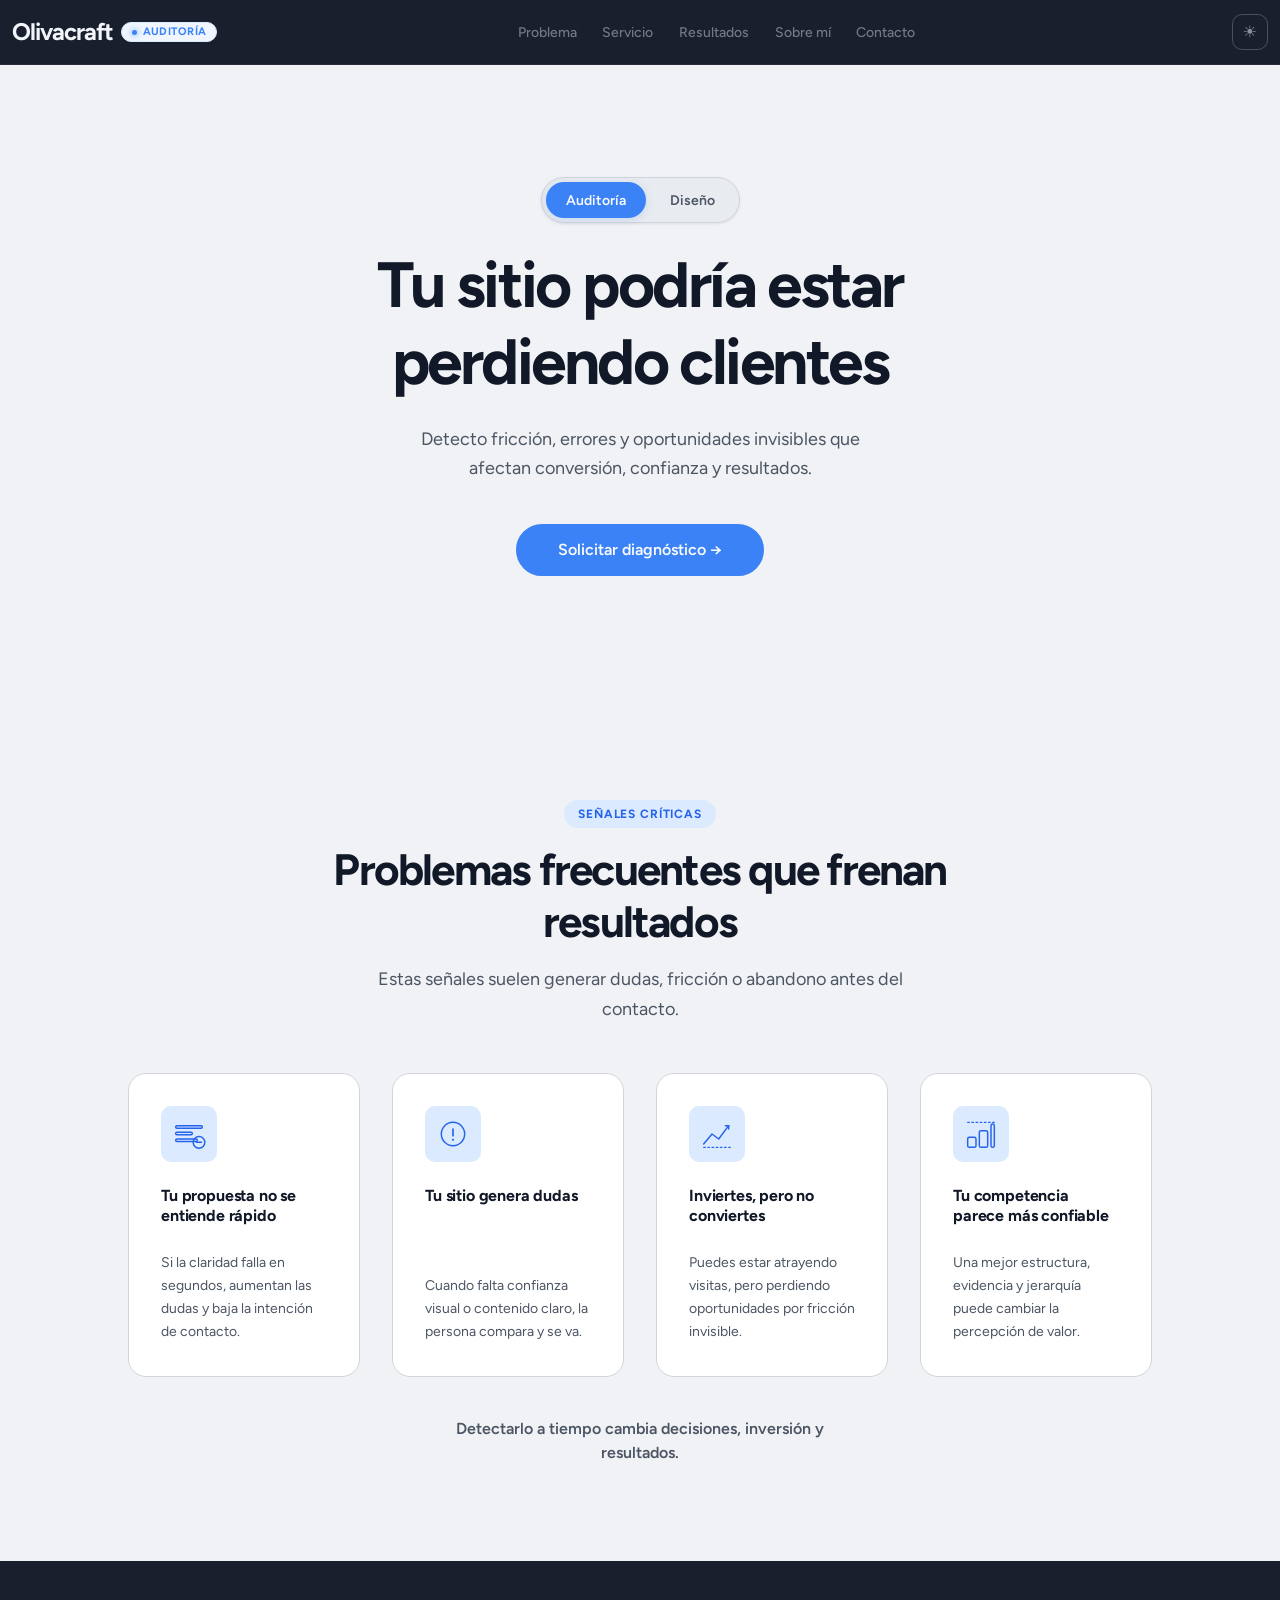
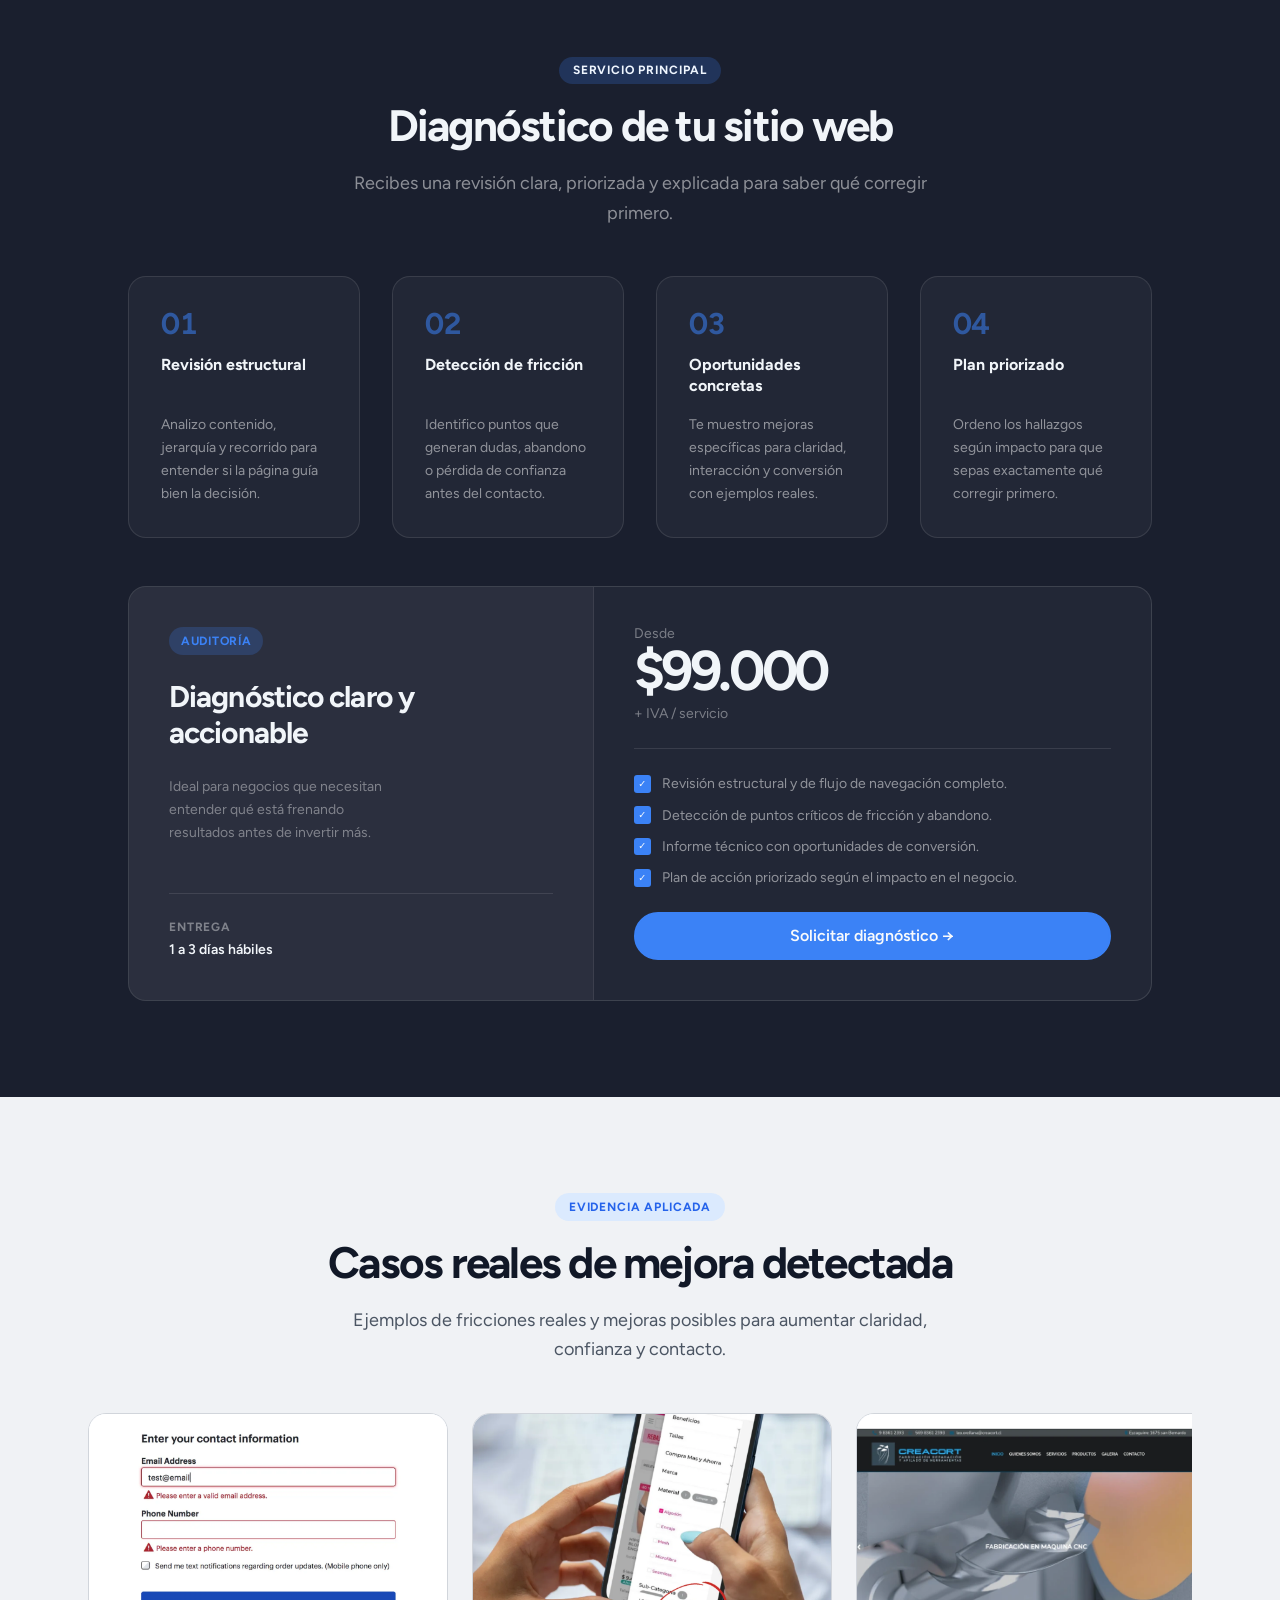
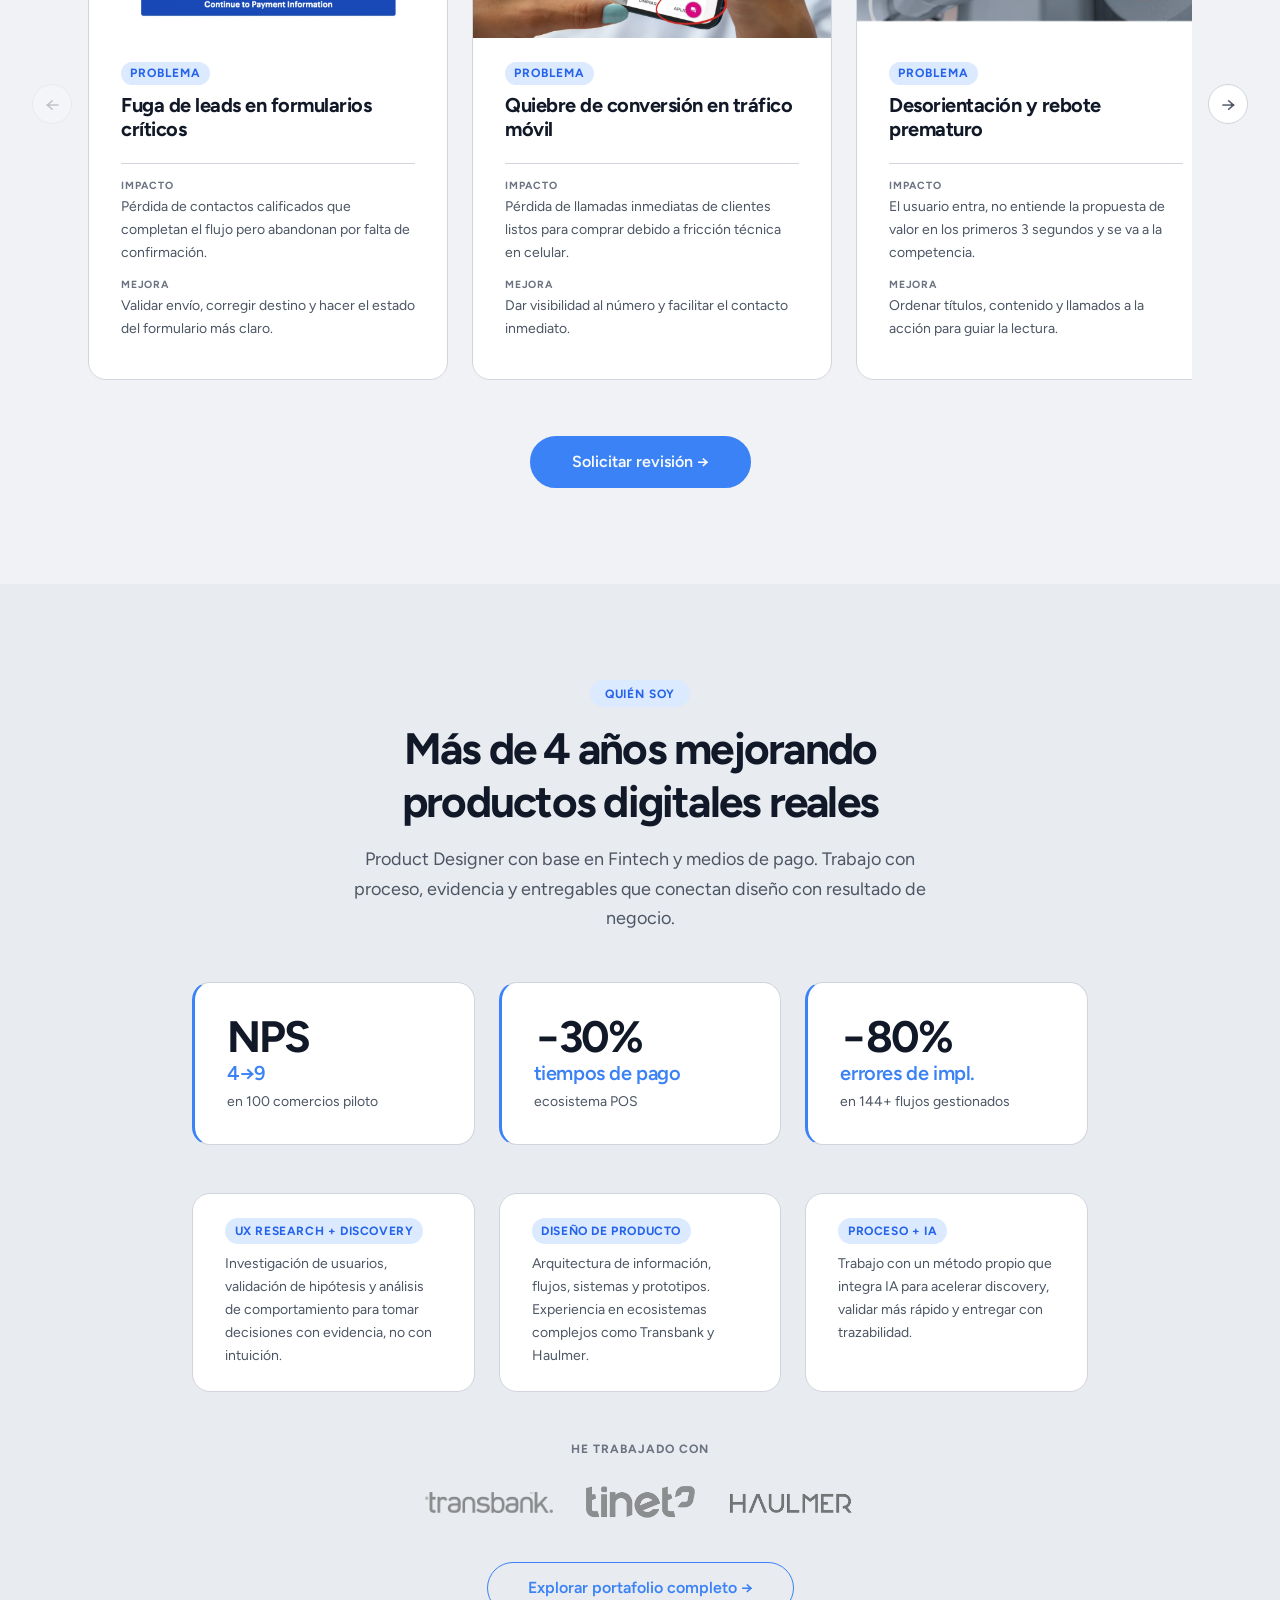
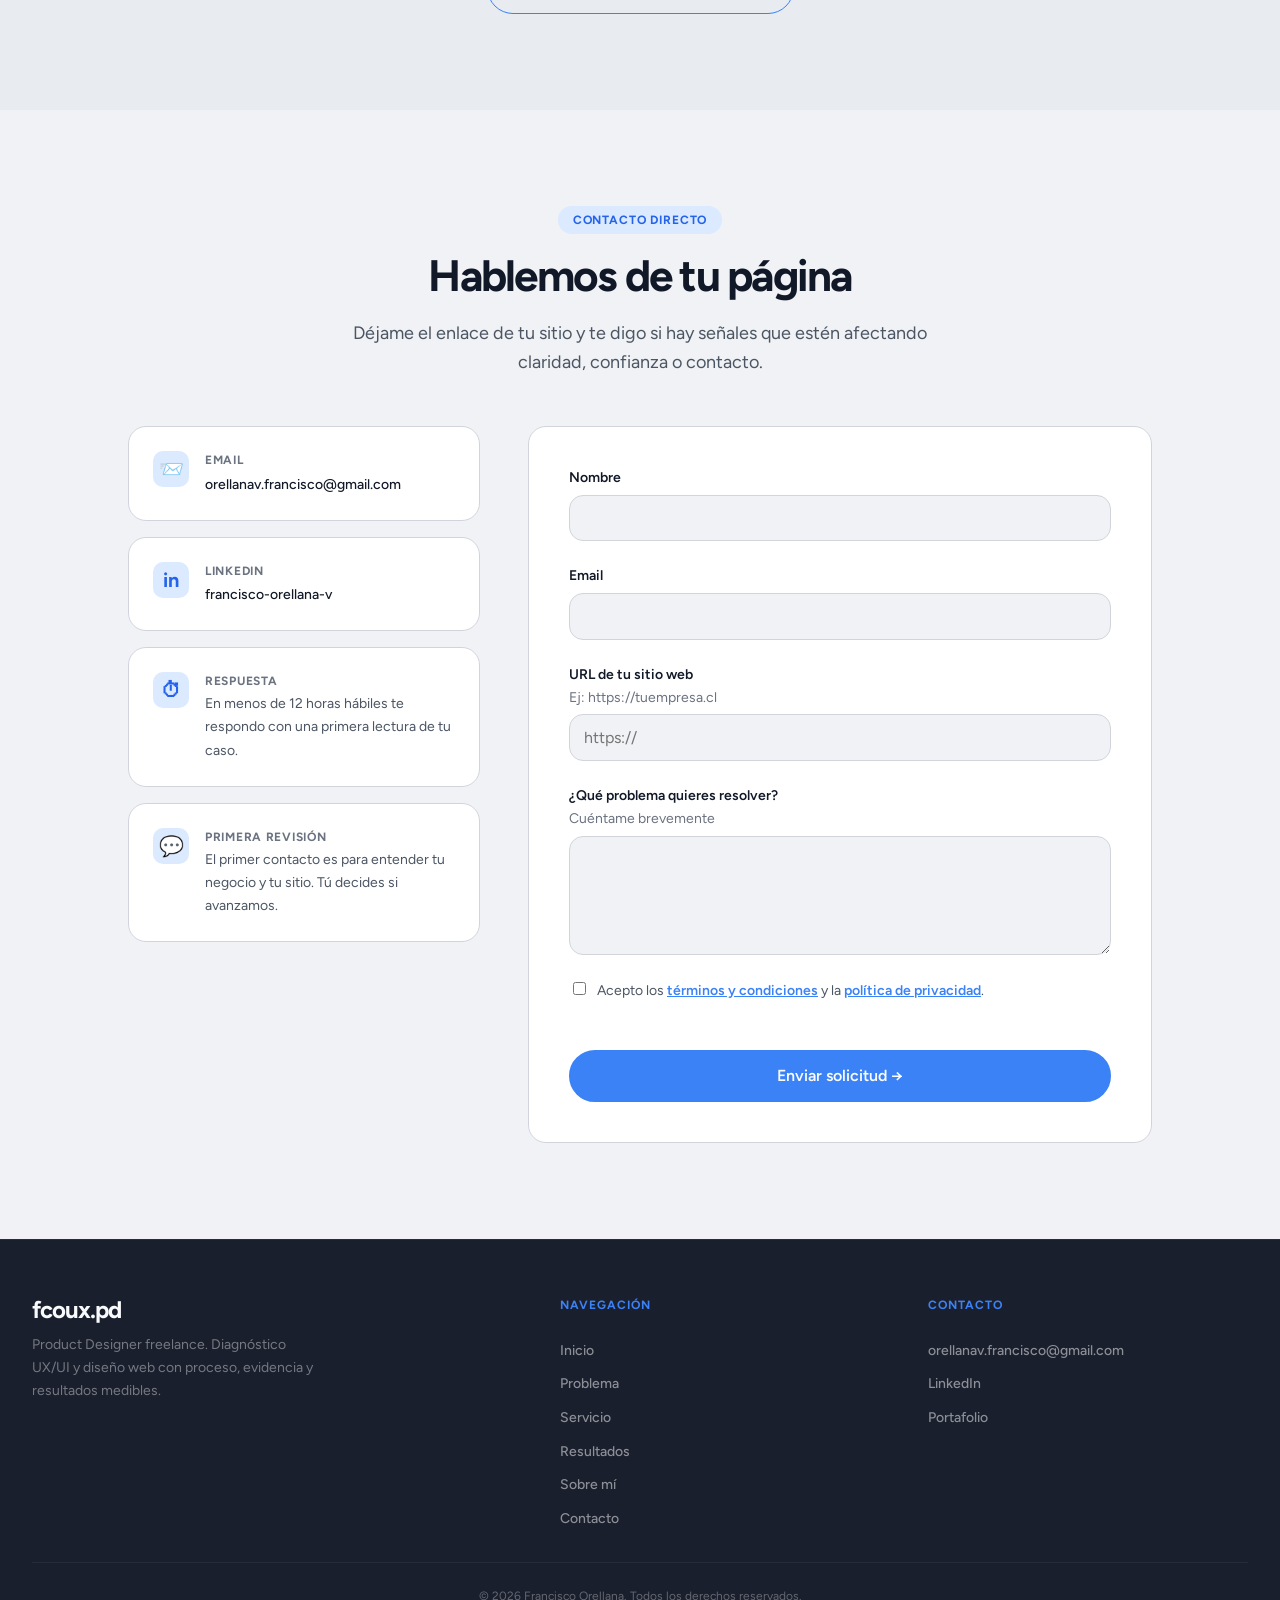
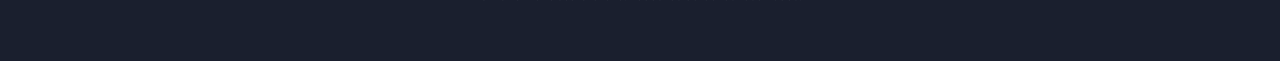
==== commit d022a618: "Update key index.html" ====
--- a/index.html
+++ b/index.html
@@ -466,7 +466,7 @@
                             </div>
 
                             <div class="contacto__actions">
-                                <div class="cf-turnstile" data-sitekey="0x4AAAAAAC-Jed24OpiKb_pI"></div>
+                                <div class="cf-turnstile" data-sitekey="0x4AAAAAADSCInPu2xIm5ZaV"></div>
                                 <button type="submit" class="btn btn--primary btn--full" data-contacto-cta>Enviar solicitud →</button>
                             </div>
                         </form>
@@ -537,4 +537,4 @@
     <script src="js/index.js"></script>
 </body>
 
-</html>+</html>
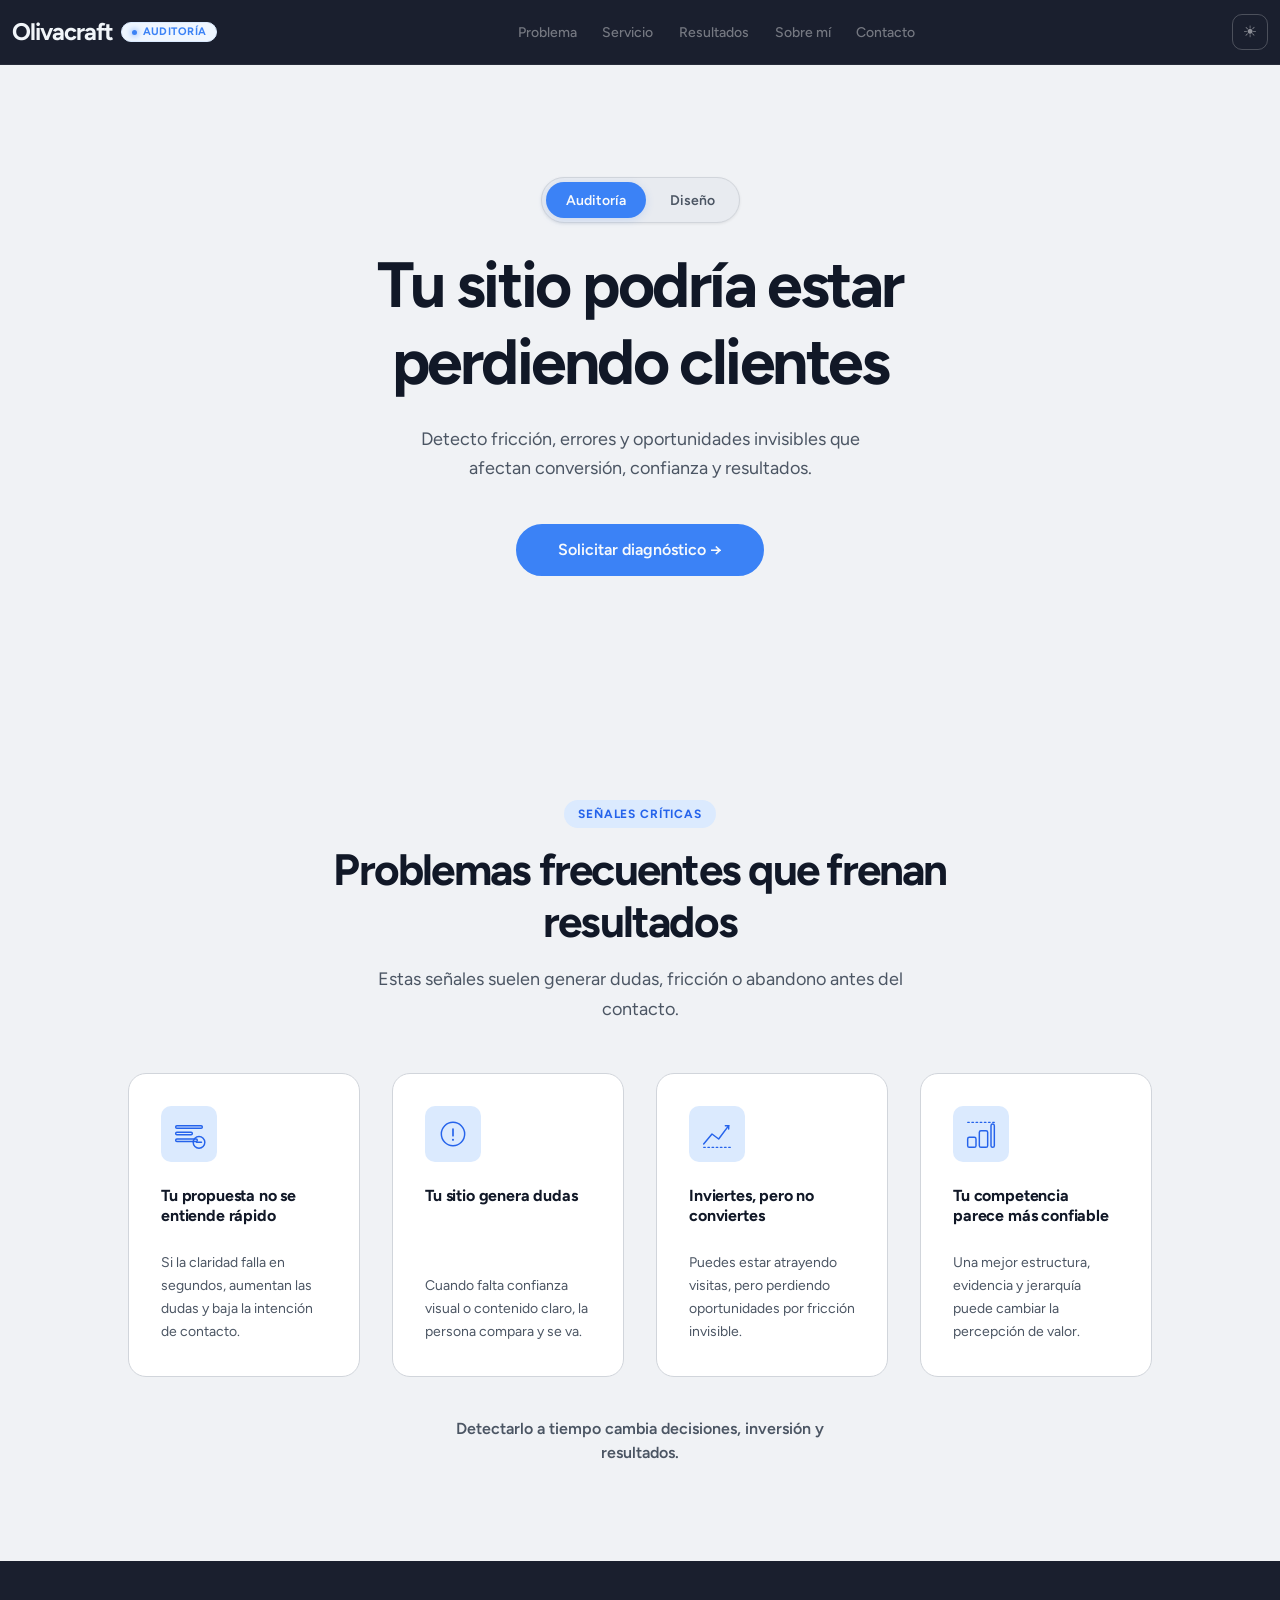
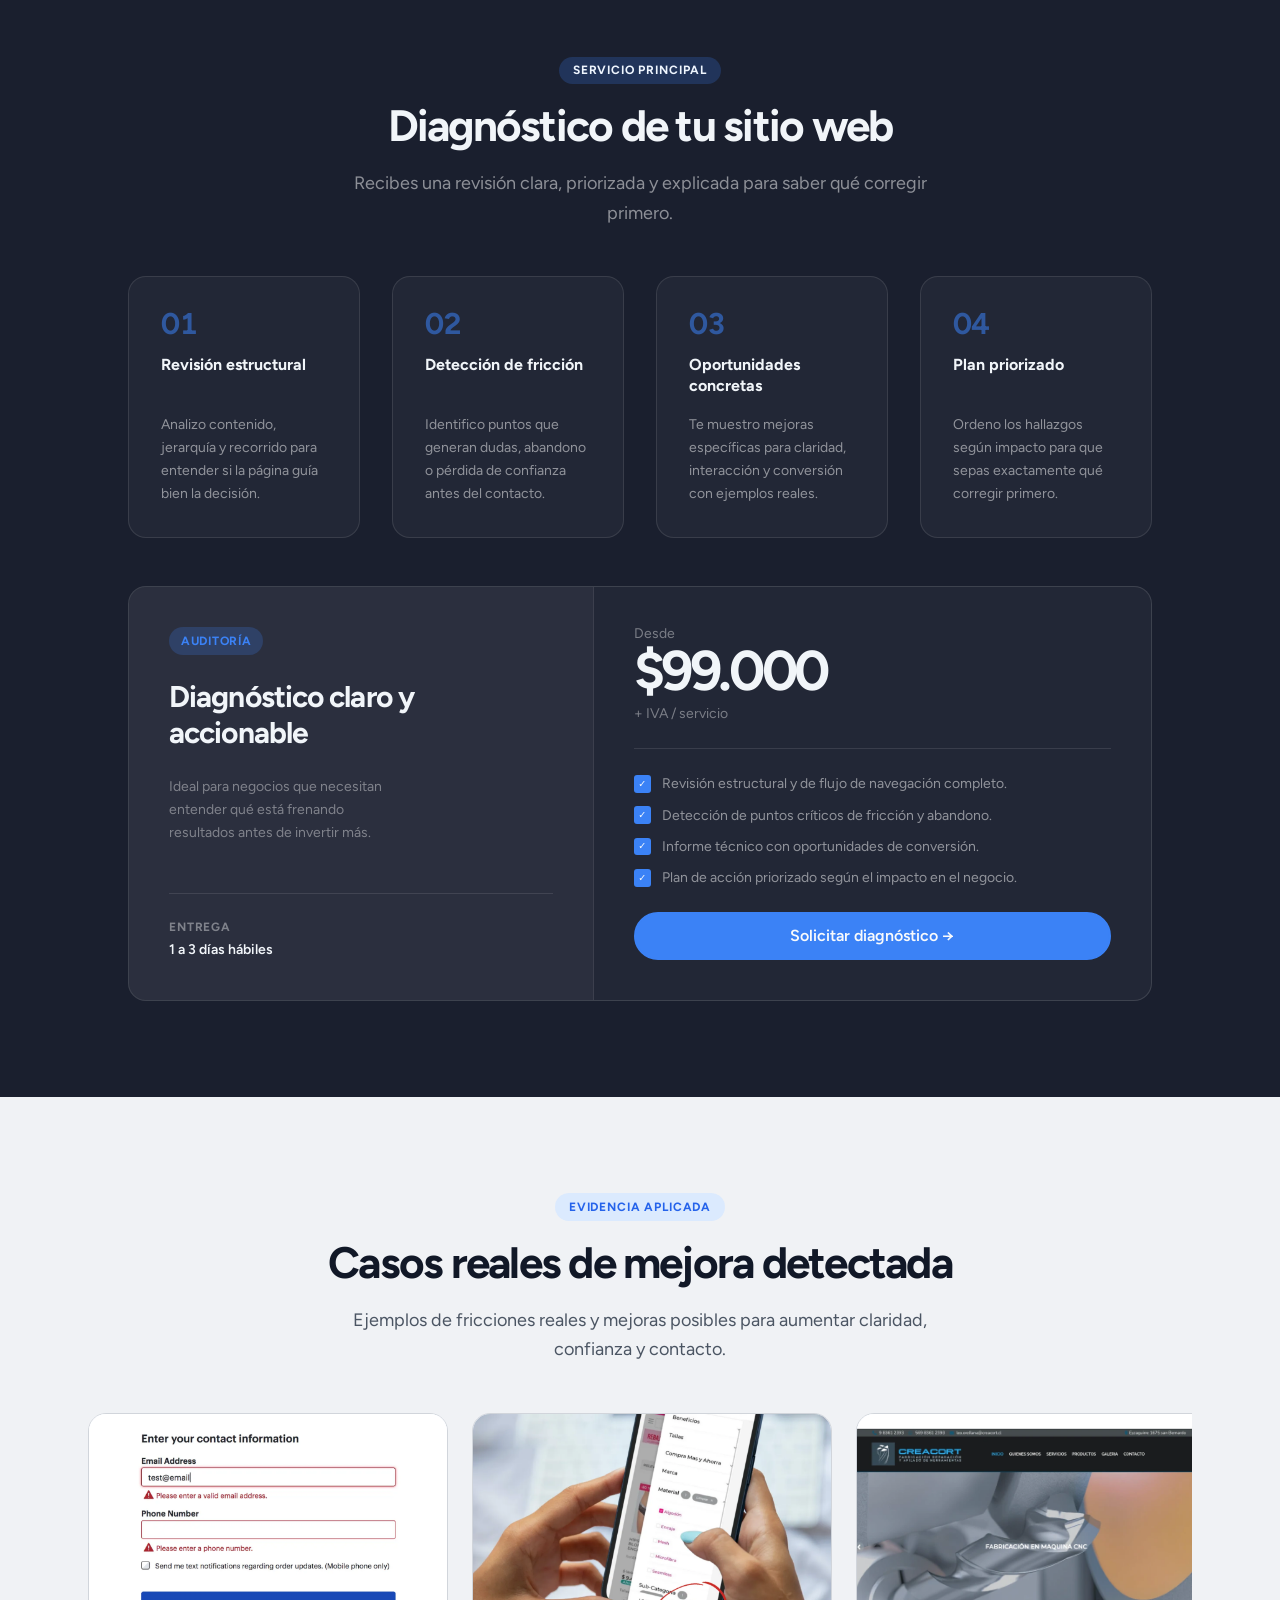
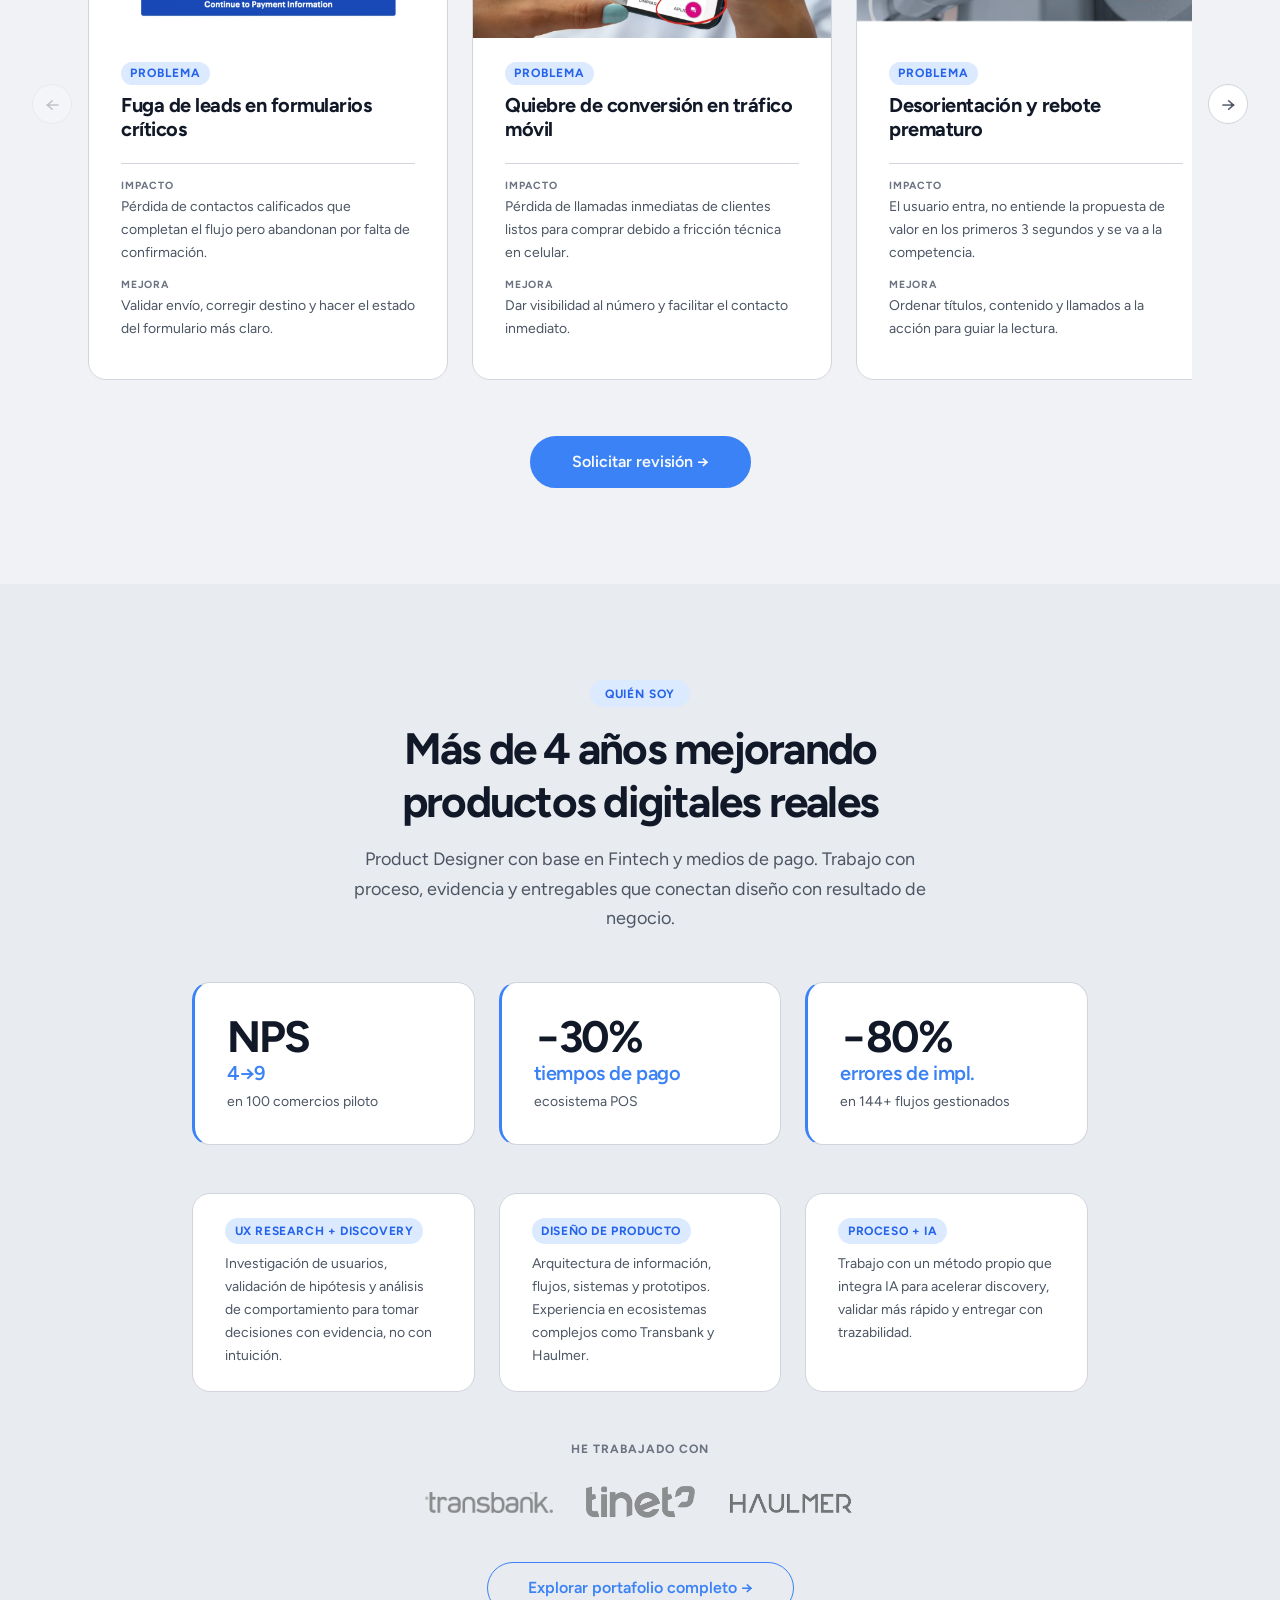
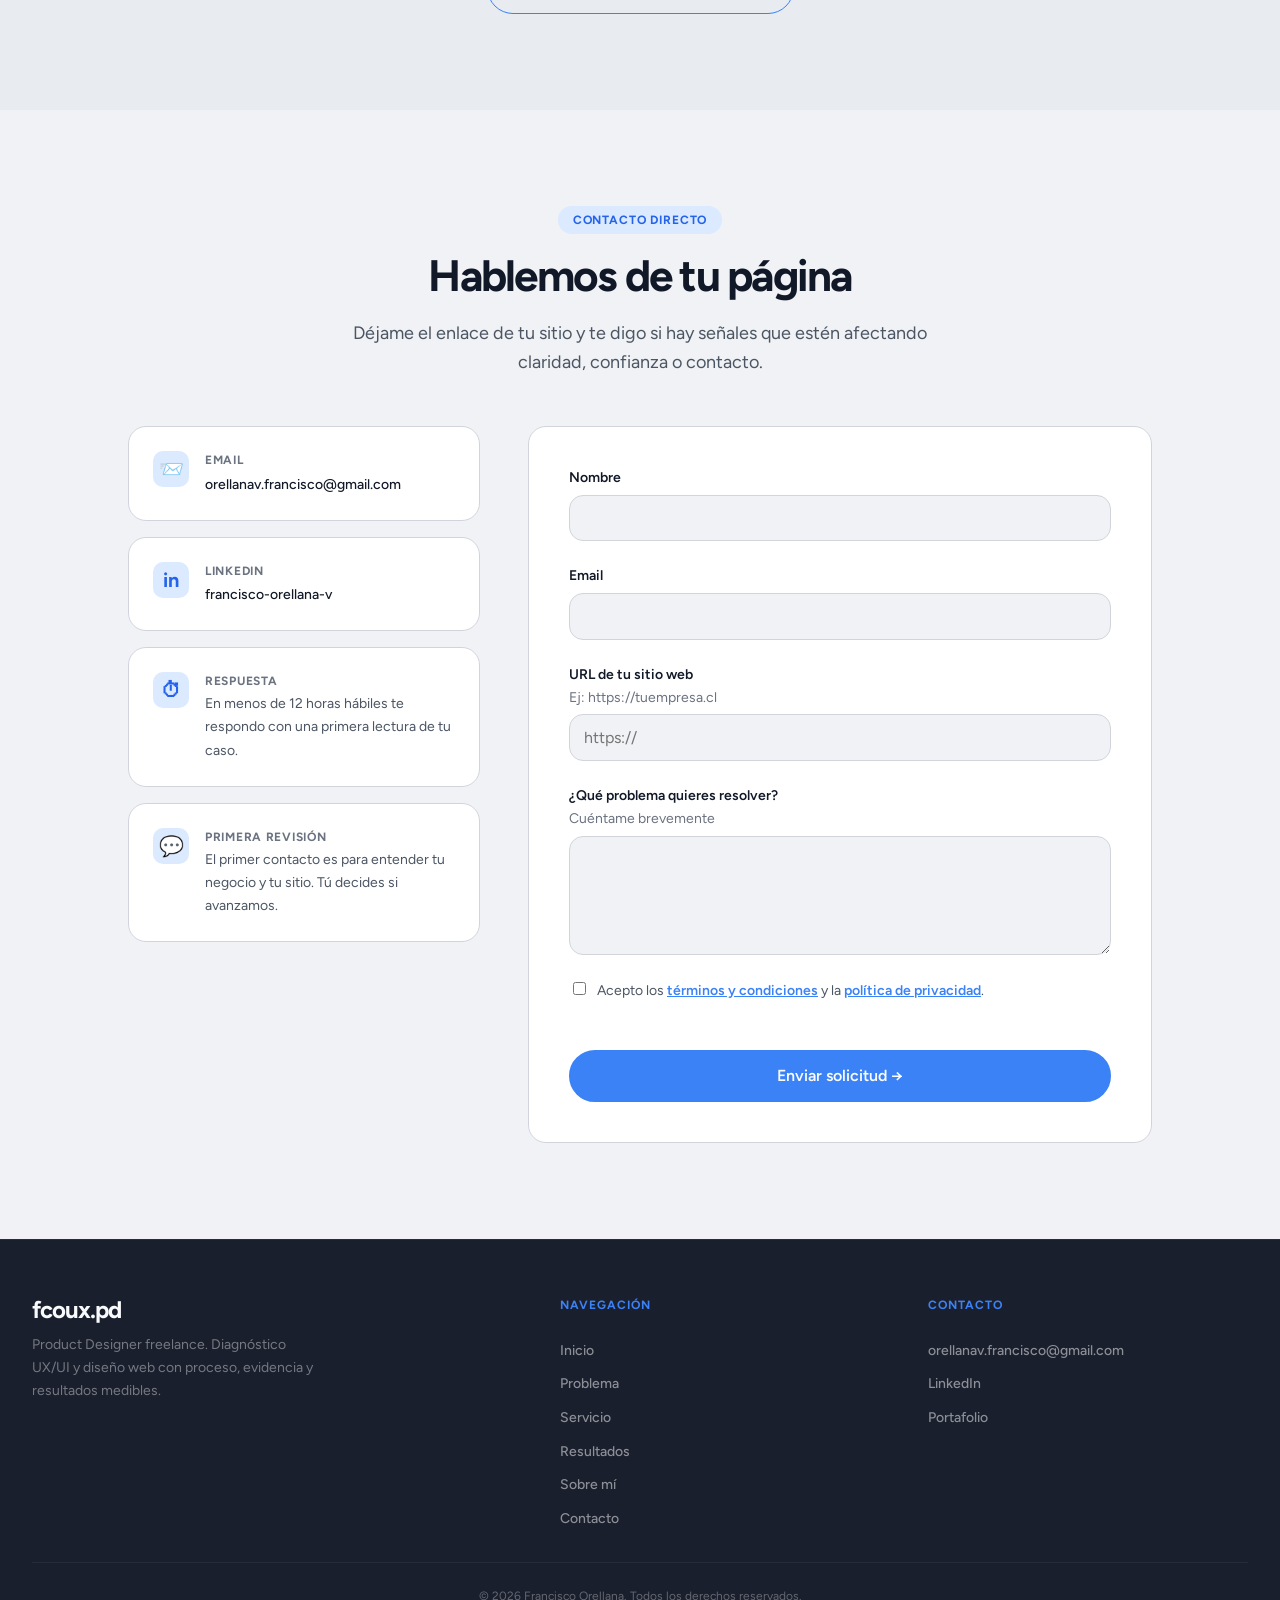
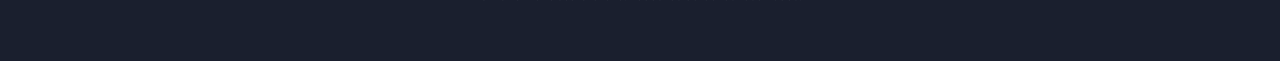
==== commit 7a109061: "Update index.html" ====
--- a/index.html
+++ b/index.html
@@ -228,7 +228,7 @@
 
                         <article class="resultado-card">
                             <div class="resultado-card__image">
-                                <img src="/assets/problem1.webp" alt="Formulario sin estado de envío visible" loading="lazy">
+                                <img src="assets/problem1.webp" alt="Formulario sin estado de envío visible" loading="lazy">
                             </div>
                             <div class="resultado-card__body">
                                 <span class="resultado-card__eyebrow">Problema</span>
@@ -247,7 +247,7 @@
 
                         <article class="resultado-card">
                             <div class="resultado-card__image">
-                                <img src="/assets/problem2.webp" alt="Número de contacto sin enlace clickeable" loading="lazy">
+                                <img src="assets/problem2.webp" alt="Número de contacto sin enlace clickeable" loading="lazy">
                             </div>
                             <div class="resultado-card__body">
                                 <span class="resultado-card__eyebrow">Problema</span>
@@ -266,7 +266,7 @@
 
                         <article class="resultado-card">
                             <div class="resultado-card__image">
-                                <img src="/assets/problem3.webp" alt="Jerarquía visual confusa en página de inicio" loading="lazy">
+                                <img src="assets/problem3.webp" alt="Jerarquía visual confusa en página de inicio" loading="lazy">
                             </div>
                             <div class="resultado-card__body">
                                 <span class="resultado-card__eyebrow">Problema</span>
@@ -285,7 +285,7 @@
 
                         <article class="resultado-card">
                             <div class="resultado-card__image">
-                                <img src="/assets/problem4.webp" alt="Contenido excesivo sin estructura clara" loading="lazy">
+                                <img src="assets/problem4.webp" alt="Contenido excesivo sin estructura clara" loading="lazy">
                             </div>
                             <div class="resultado-card__body">
                                 <span class="resultado-card__eyebrow">Problema</span>
@@ -359,15 +359,15 @@
                     <p class="sobre-mi__companies-label">He trabajado con</p>
                     <div class="sobre-mi__logos">
                         <div class="sobre-mi__logo-item">
-                            <img src="/assets/logo-transbank.png" alt="Transbank" class="sobre-mi__logo-img">
+                            <img src="assets/logo-transbank.png" alt="Transbank" class="sobre-mi__logo-img">
                             <span class="sobre-mi__logo-fallback">Transbank</span>
                         </div>
                         <div class="sobre-mi__logo-item">
-                            <img src="/assets/logo-tinet.png" alt="Tinet" class="sobre-mi__logo-img">
+                            <img src="assets/logo-tinet.png" alt="Tinet" class="sobre-mi__logo-img">
                             <span class="sobre-mi__logo-fallback">Tinet</span>
                         </div>
                         <div class="sobre-mi__logo-item">
-                            <img src="/assets/logo-haulmer.png" alt="Haulmer" class="sobre-mi__logo-img">
+                            <img src="assets/logo-haulmer.png" alt="Haulmer" class="sobre-mi__logo-img">
                             <span class="sobre-mi__logo-fallback">Haulmer</span>
                         </div>
                     </div>
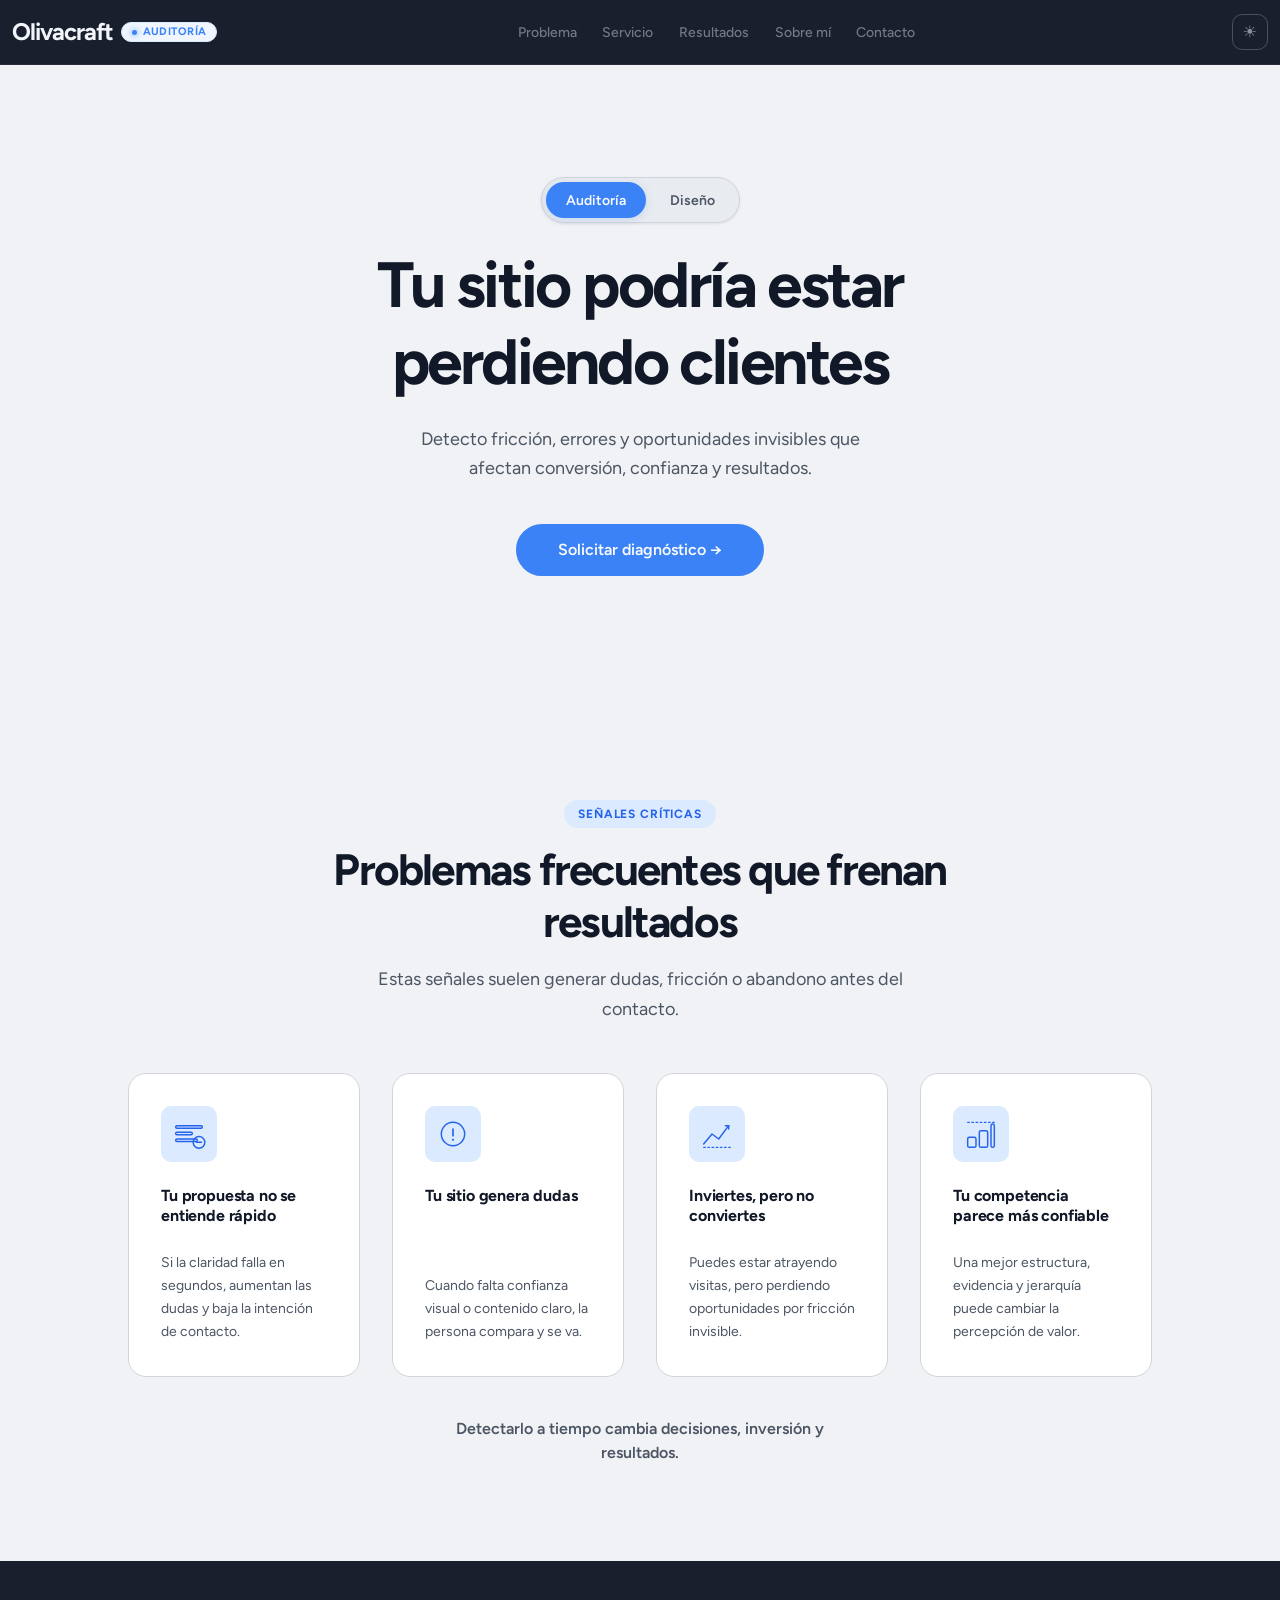
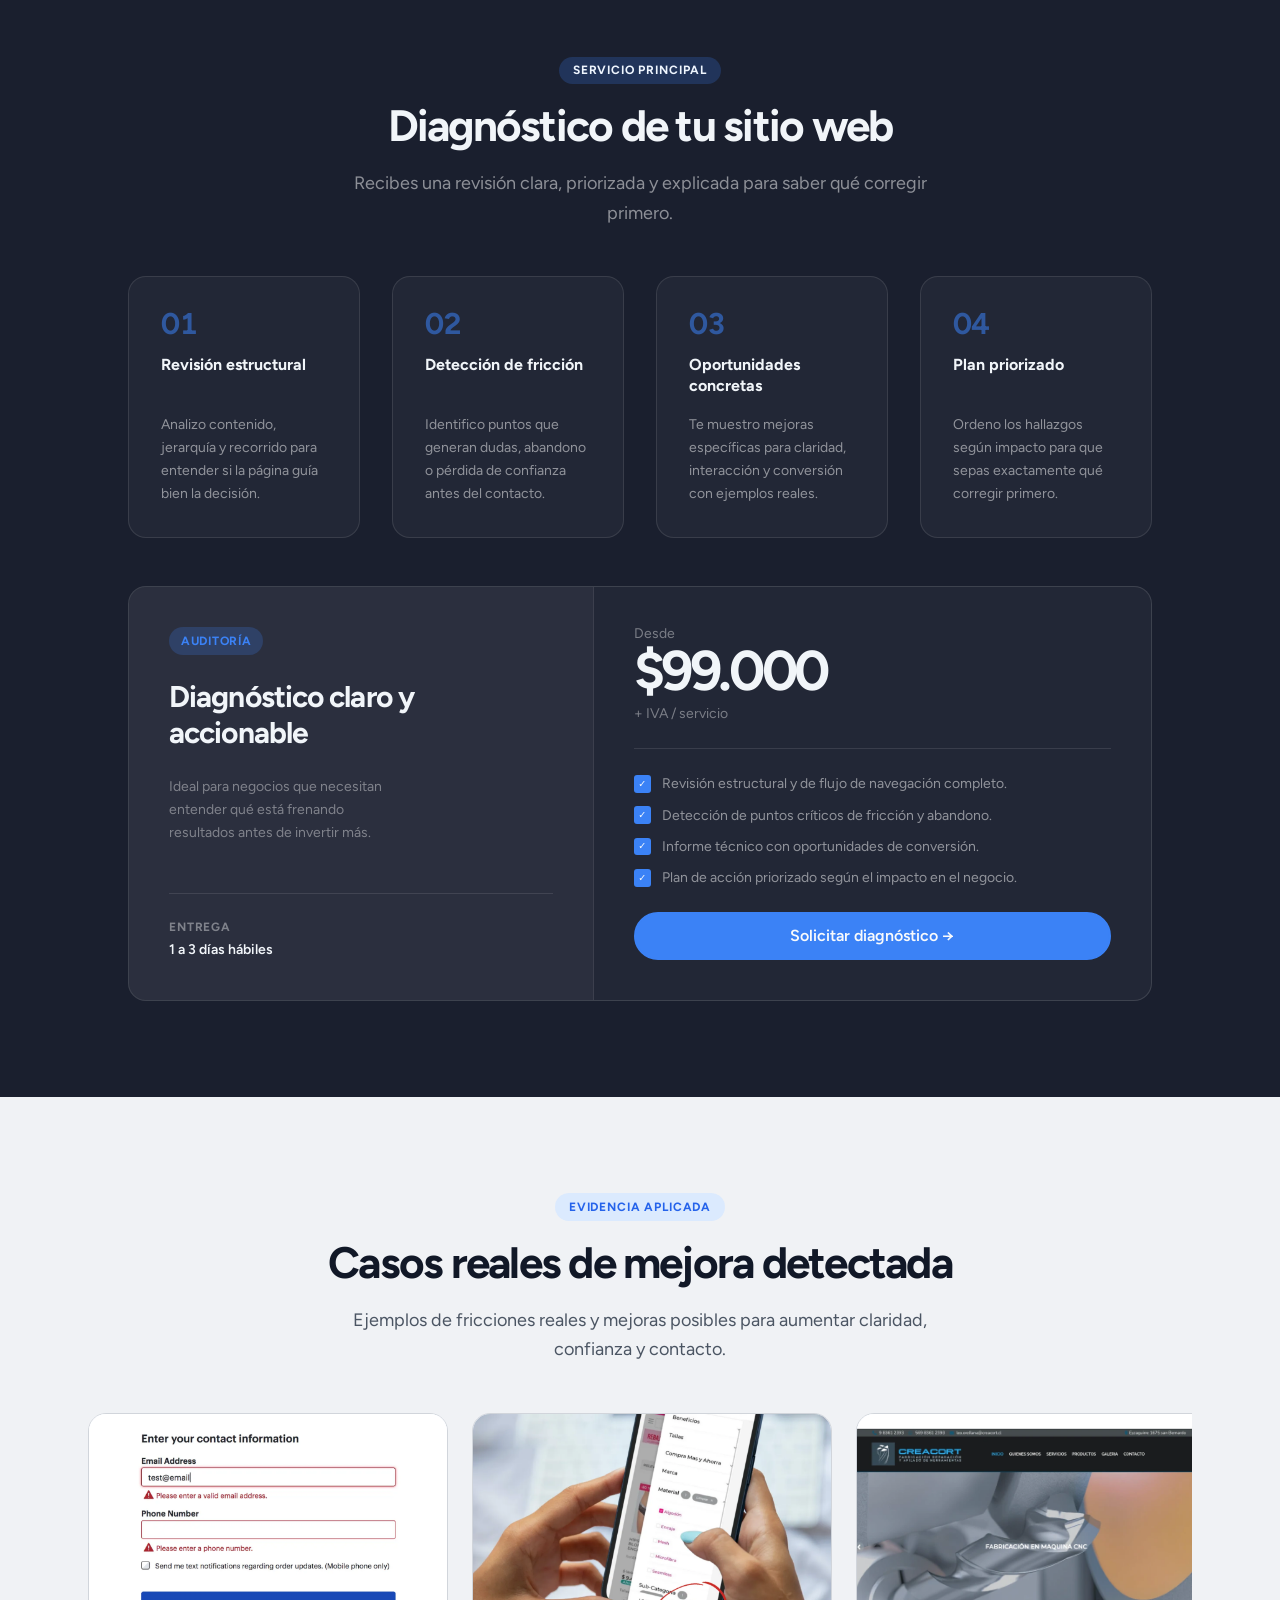
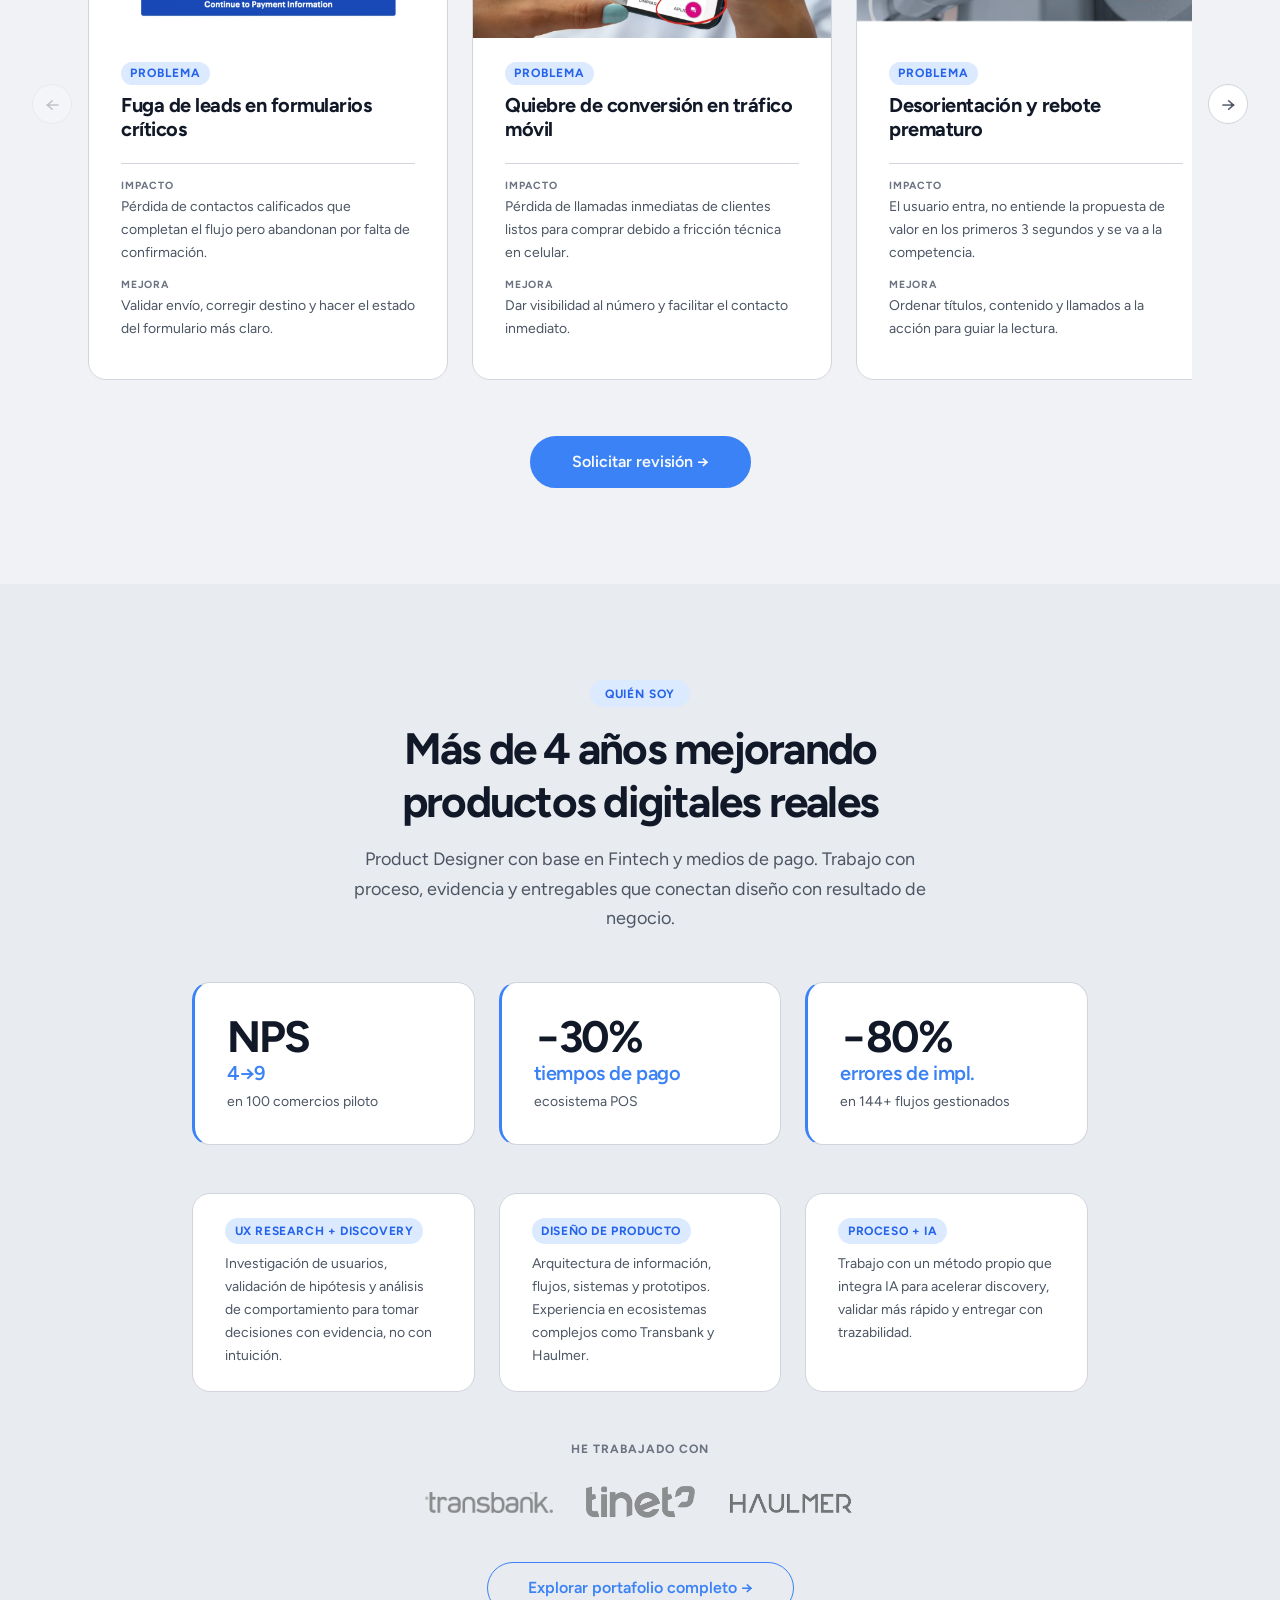
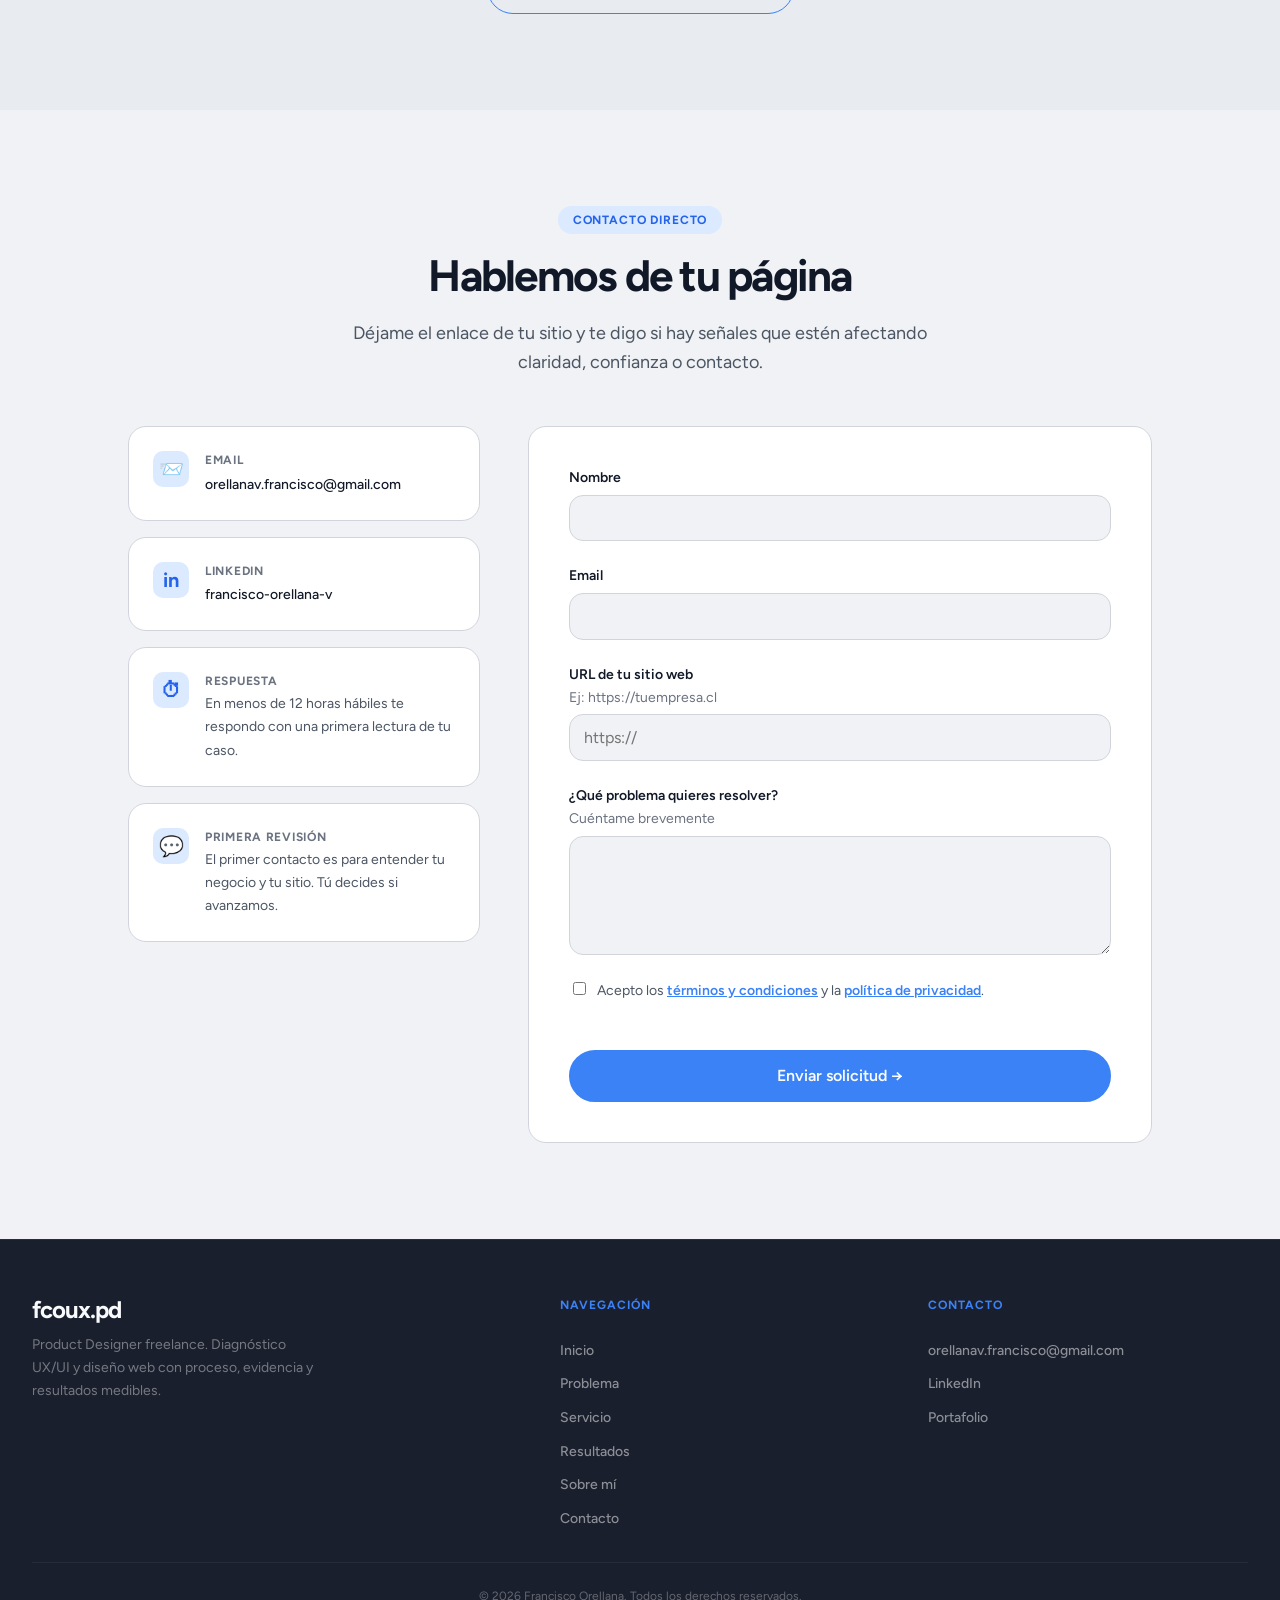
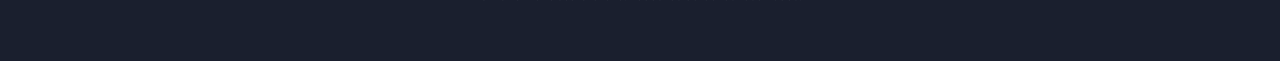
==== commit b16ce49d: "Update index.html" ====
--- a/index.html
+++ b/index.html
@@ -228,7 +228,7 @@
 
                         <article class="resultado-card">
                             <div class="resultado-card__image">
-                                <img src="assets/problem1.webp" alt="Formulario sin estado de envío visible" loading="lazy">
+                                <img src="/assets/problem1.webp" alt="Formulario sin estado de envío visible" loading="lazy">
                             </div>
                             <div class="resultado-card__body">
                                 <span class="resultado-card__eyebrow">Problema</span>
@@ -247,7 +247,7 @@
 
                         <article class="resultado-card">
                             <div class="resultado-card__image">
-                                <img src="assets/problem2.webp" alt="Número de contacto sin enlace clickeable" loading="lazy">
+                                <img src="/assets/problem2.webp" alt="Número de contacto sin enlace clickeable" loading="lazy">
                             </div>
                             <div class="resultado-card__body">
                                 <span class="resultado-card__eyebrow">Problema</span>
@@ -266,7 +266,7 @@
 
                         <article class="resultado-card">
                             <div class="resultado-card__image">
-                                <img src="assets/problem3.webp" alt="Jerarquía visual confusa en página de inicio" loading="lazy">
+                                <img src="/assets/problem3.webp" alt="Jerarquía visual confusa en página de inicio" loading="lazy">
                             </div>
                             <div class="resultado-card__body">
                                 <span class="resultado-card__eyebrow">Problema</span>
@@ -285,7 +285,7 @@
 
                         <article class="resultado-card">
                             <div class="resultado-card__image">
-                                <img src="assets/problem4.webp" alt="Contenido excesivo sin estructura clara" loading="lazy">
+                                <img src="/assets/problem4.webp" alt="Contenido excesivo sin estructura clara" loading="lazy">
                             </div>
                             <div class="resultado-card__body">
                                 <span class="resultado-card__eyebrow">Problema</span>
@@ -359,15 +359,15 @@
                     <p class="sobre-mi__companies-label">He trabajado con</p>
                     <div class="sobre-mi__logos">
                         <div class="sobre-mi__logo-item">
-                            <img src="assets/logo-transbank.png" alt="Transbank" class="sobre-mi__logo-img">
+                            <img src="/assets/logo-transbank.png" alt="Transbank" class="sobre-mi__logo-img">
                             <span class="sobre-mi__logo-fallback">Transbank</span>
                         </div>
                         <div class="sobre-mi__logo-item">
-                            <img src="assets/logo-tinet.png" alt="Tinet" class="sobre-mi__logo-img">
+                            <img src="/assets/logo-tinet.png" alt="Tinet" class="sobre-mi__logo-img">
                             <span class="sobre-mi__logo-fallback">Tinet</span>
                         </div>
                         <div class="sobre-mi__logo-item">
-                            <img src="assets/logo-haulmer.png" alt="Haulmer" class="sobre-mi__logo-img">
+                            <img src="/assets/logo-haulmer.png" alt="Haulmer" class="sobre-mi__logo-img">
                             <span class="sobre-mi__logo-fallback">Haulmer</span>
                         </div>
                     </div>
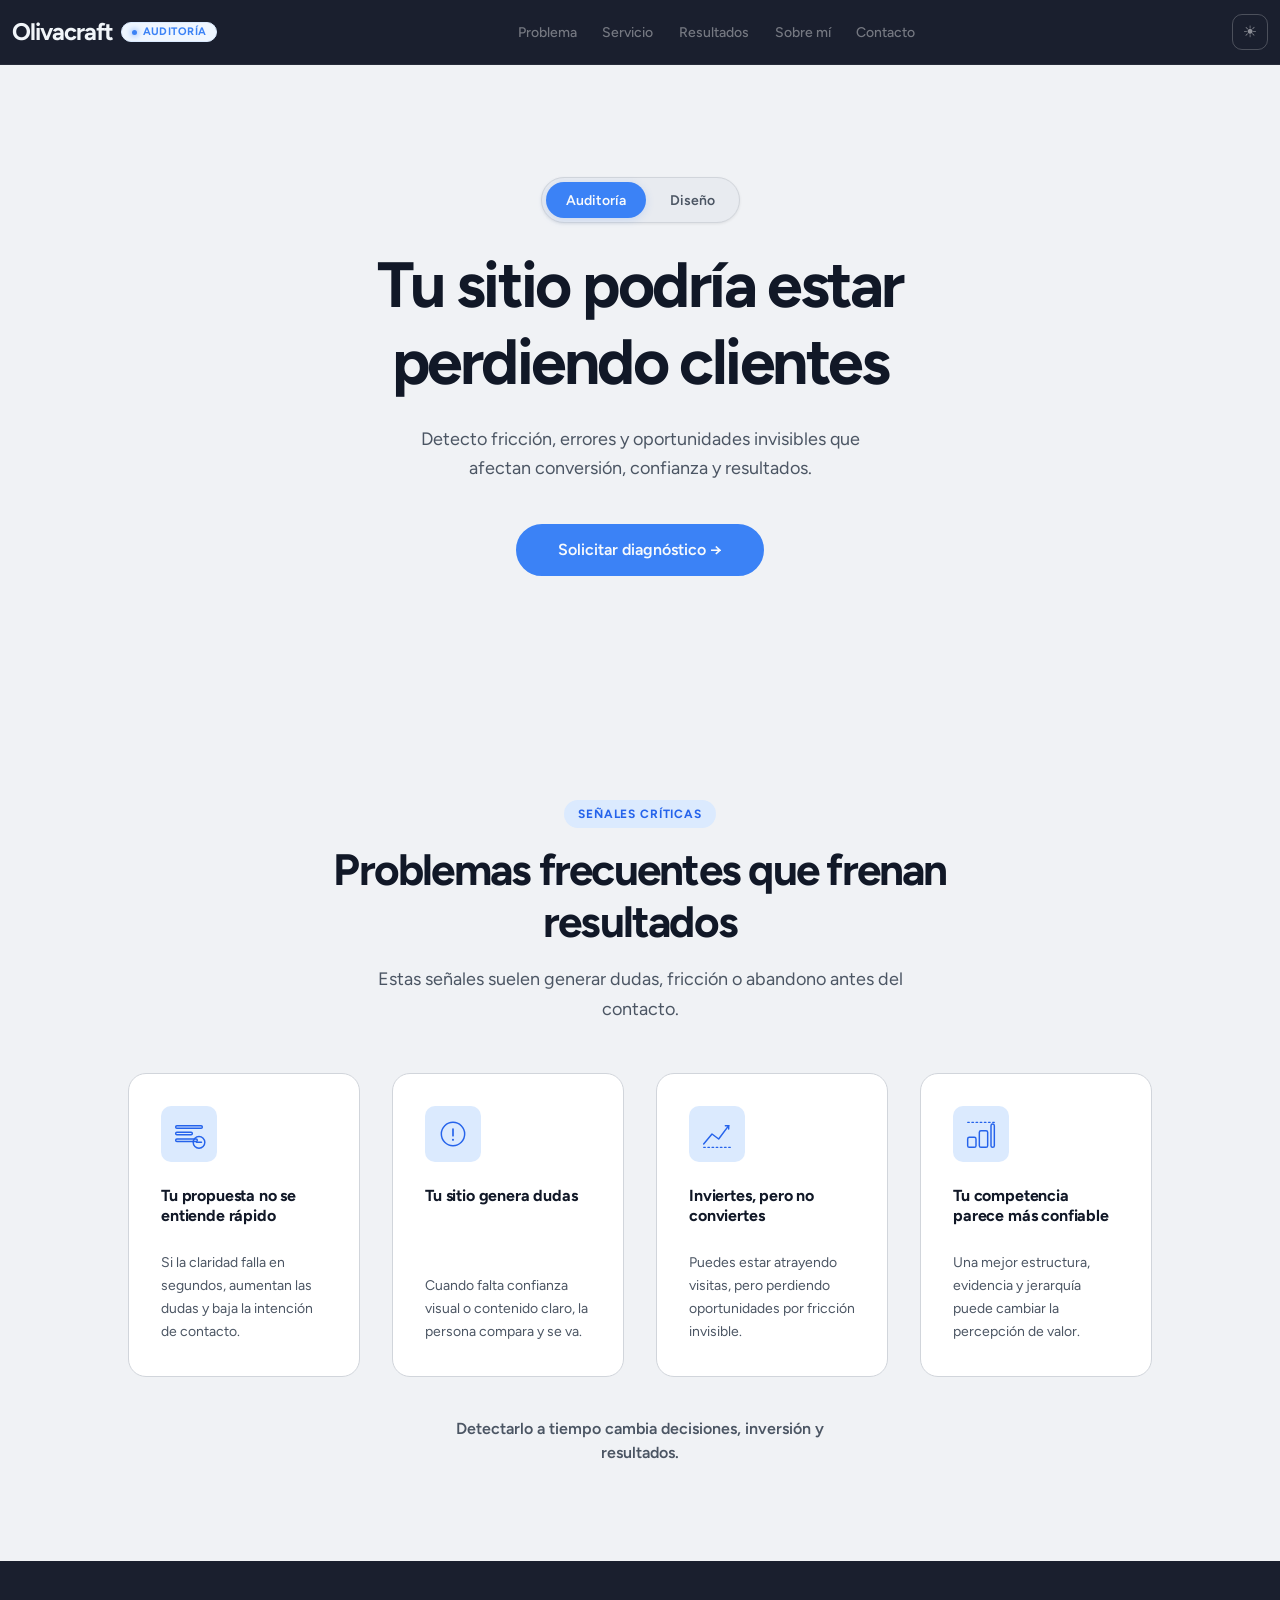
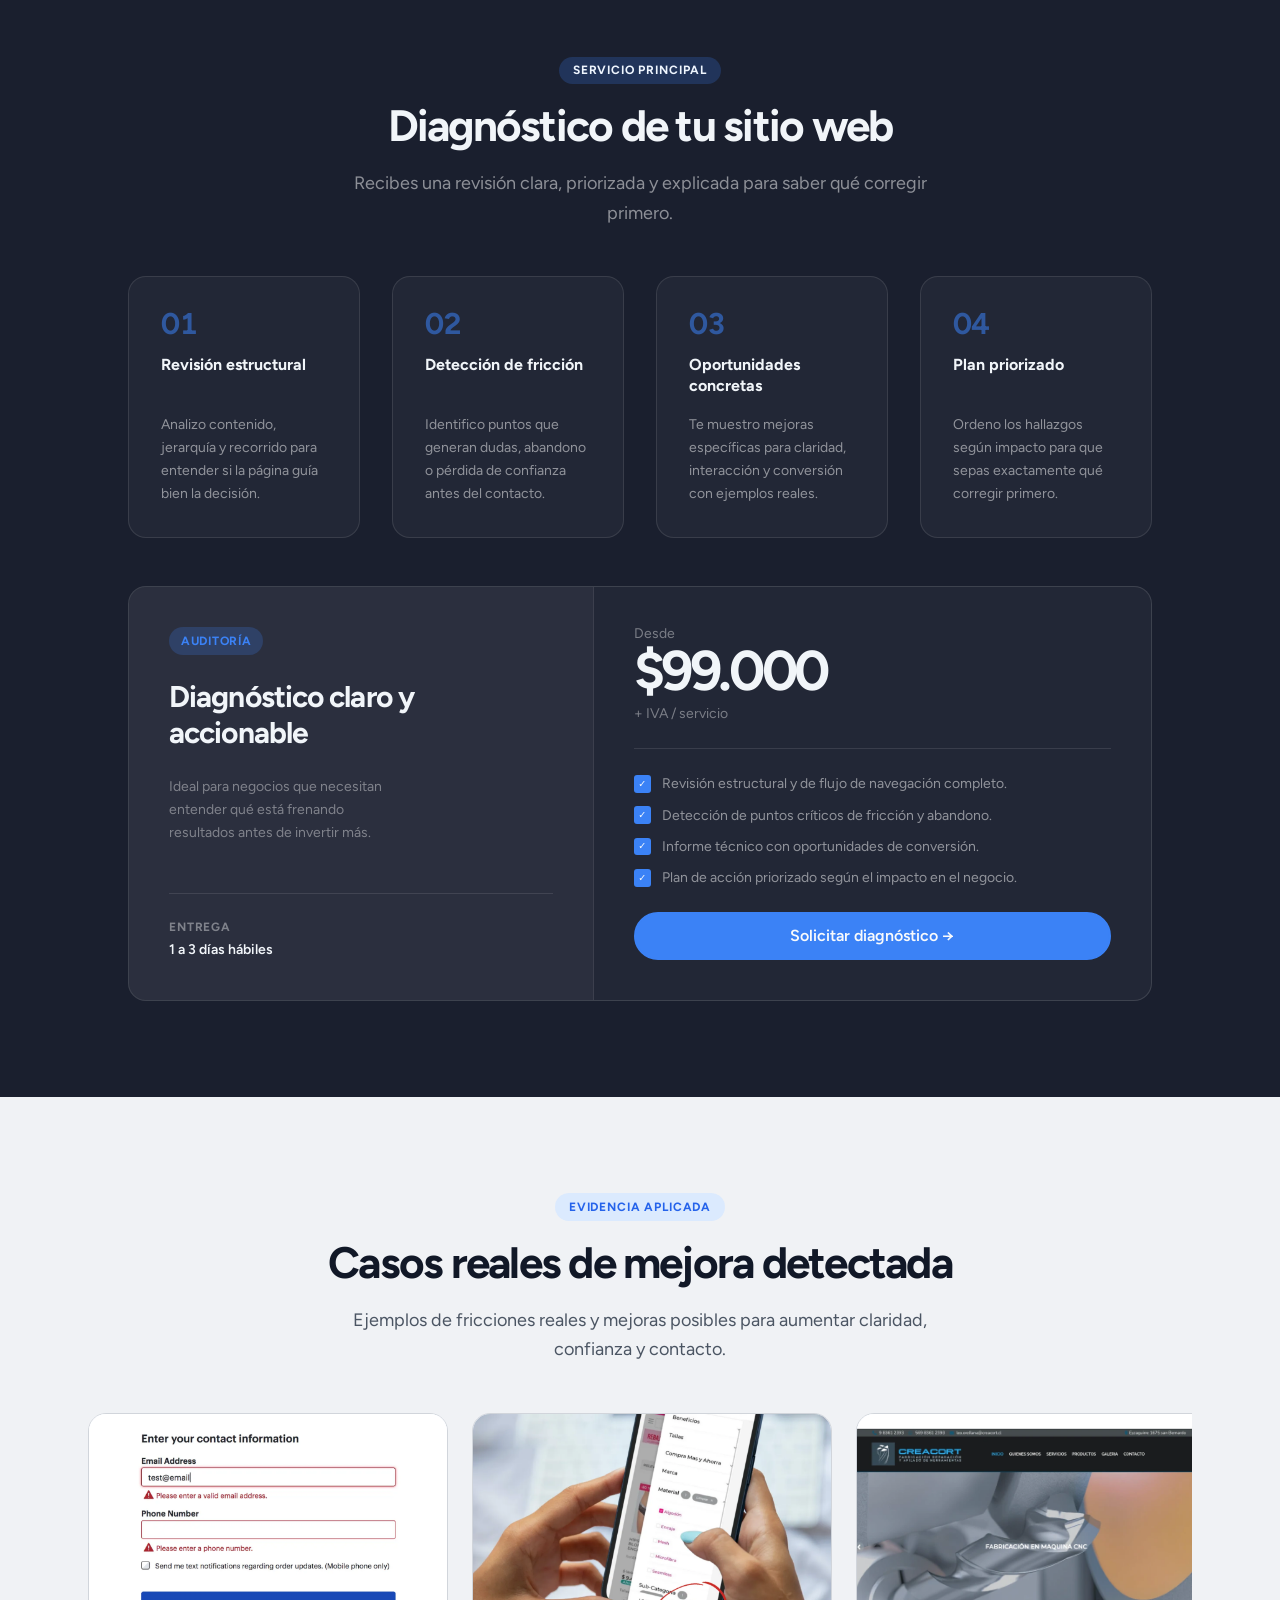
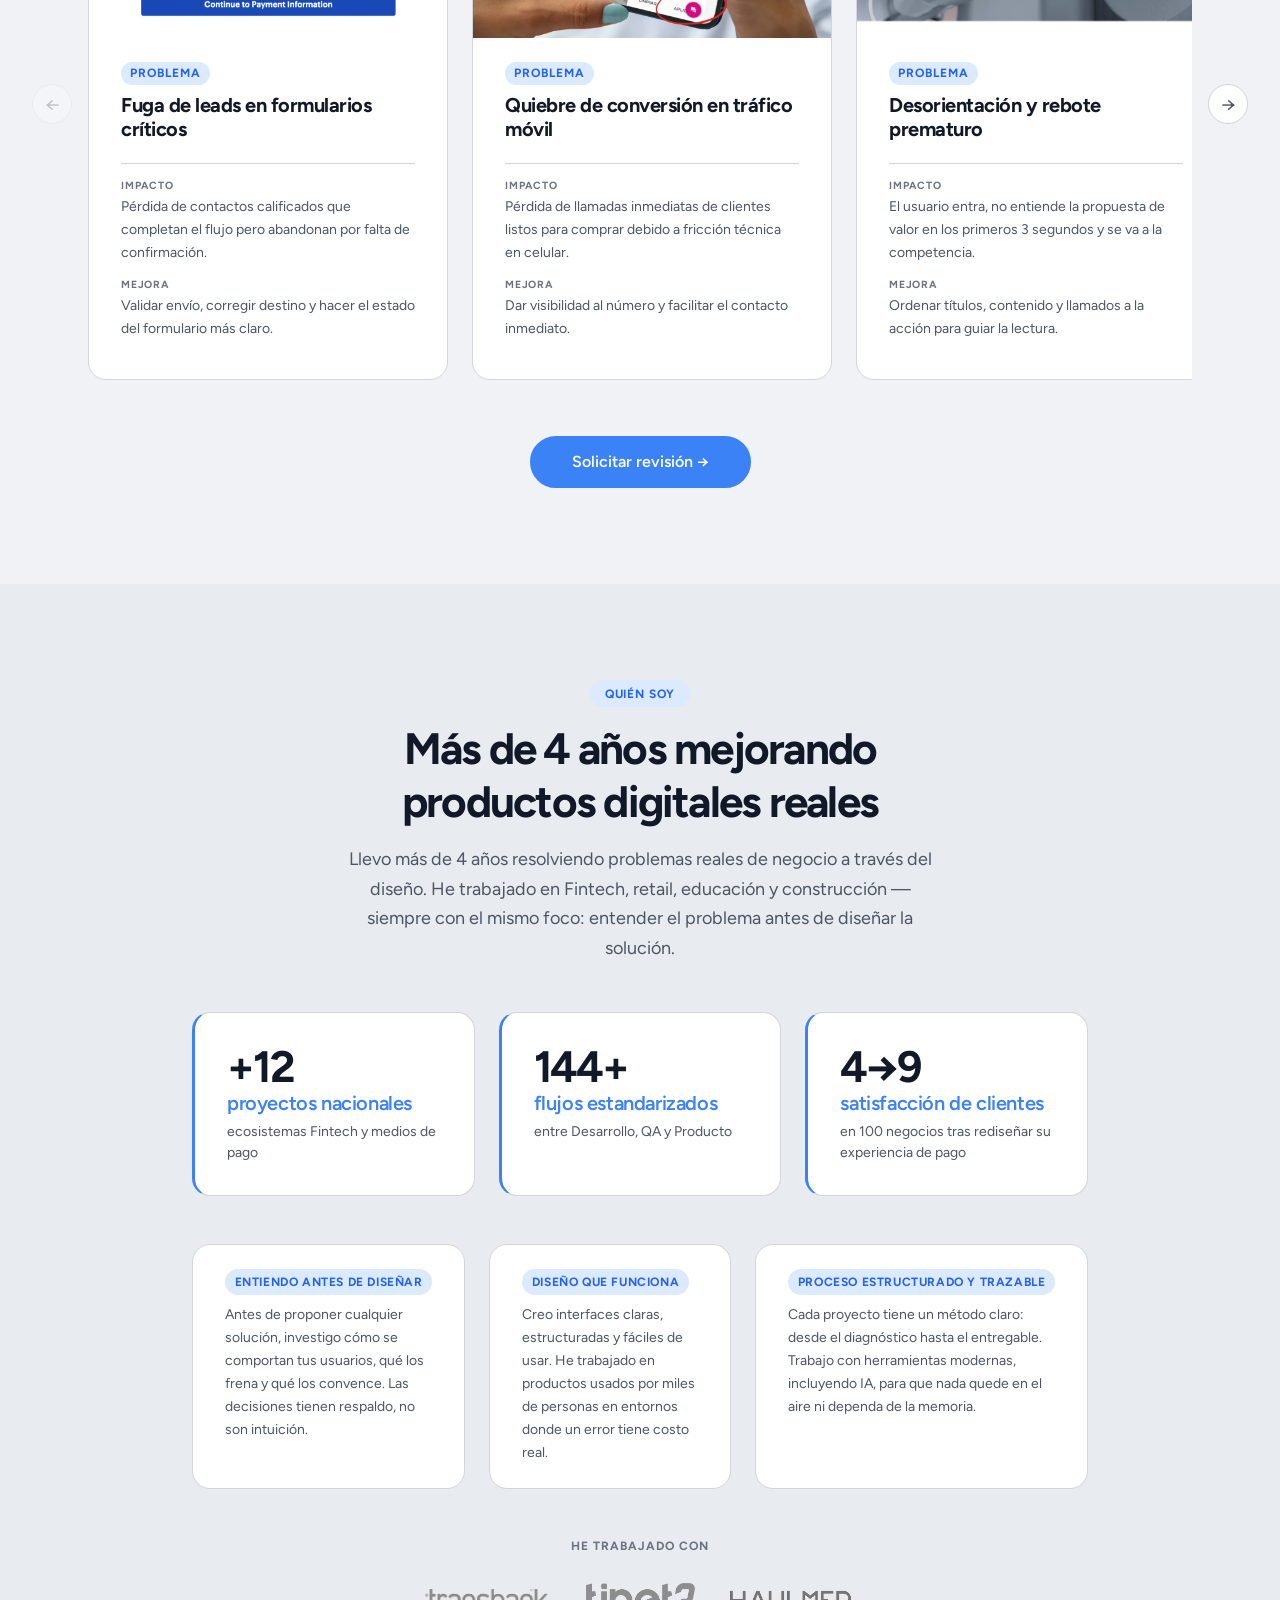
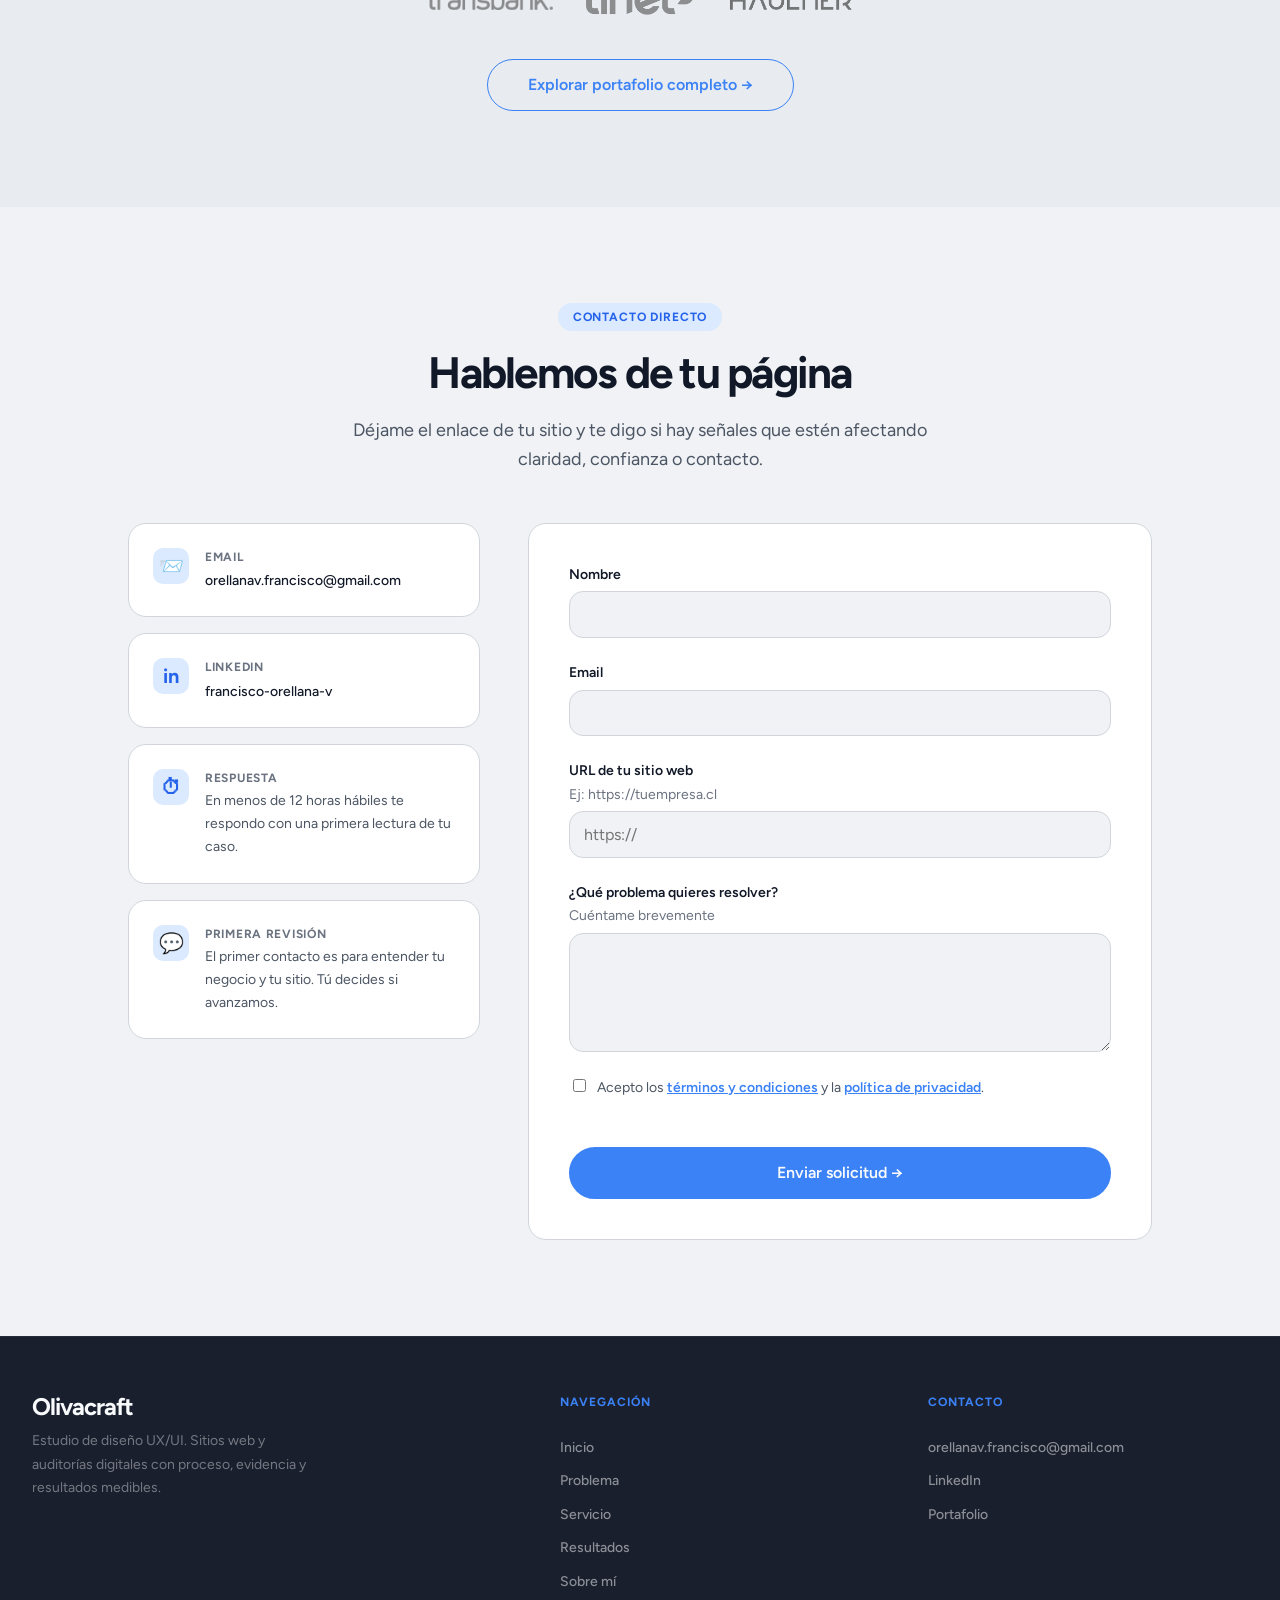
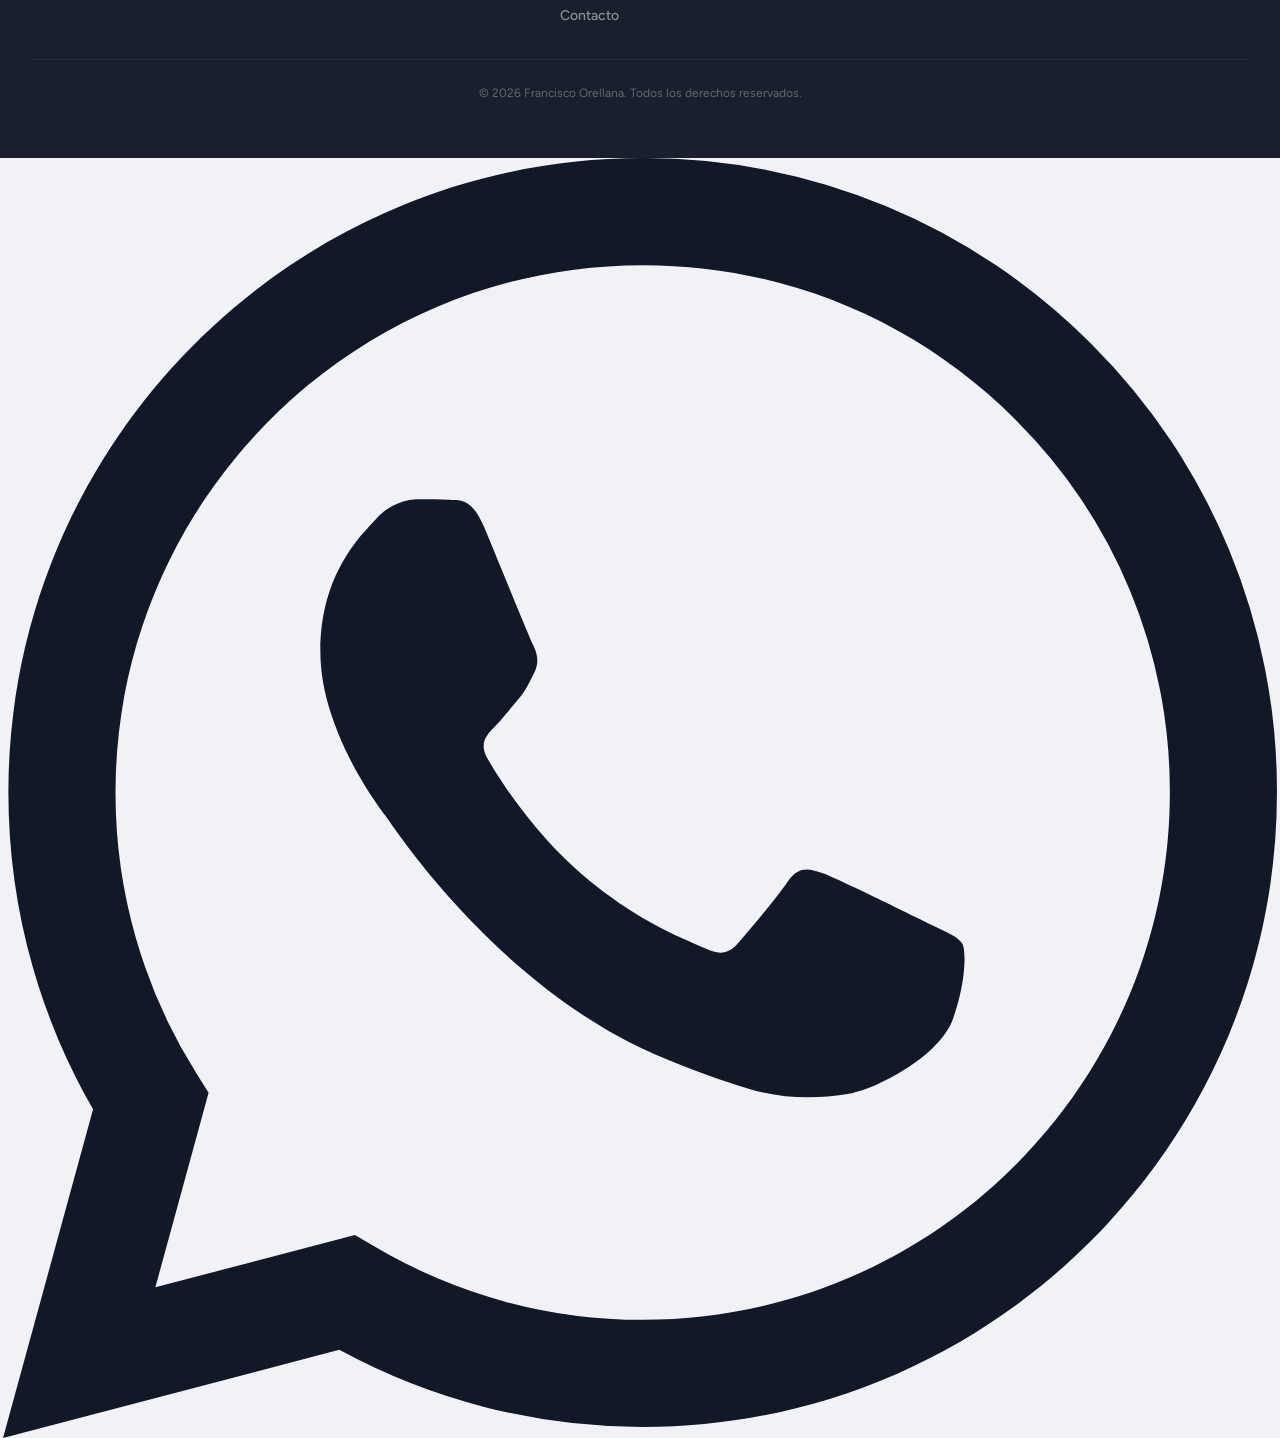
==== commit cf7b604a: "Content, footer, wsp" ====
--- a/index.html
+++ b/index.html
@@ -4,10 +4,10 @@
 <head>
     <meta charset="UTF-8">
     <meta name="viewport" content="width=device-width, initial-scale=1.0">
-    <title>Francisco Orellana | Product Designer & UX/UI Freelance</title>
-    <meta name="description" content="Product Designer con +4 años en Fintech y medios de pago. Auditoría y diseño web orientado a resultados.">
-    <meta property="og:title" content="Francisco Orellana | Product Designer & UX/UI Freelance">
-    <meta property="og:description" content="Auditoría y diseño web para pymes y agencias. Proceso, evidencia y entregables claros.">
+    <title>Francisco Orellana — Olivacraft | Product Designer & UX/UI</title>
+    <meta name="description" content="Product Designer con +4 años en Fintech y medios de pago. Diseño web y auditoría UX orientados a resultados reales.">
+    <meta property="og:title" content="Francisco Orellana — Olivacraft | Product Designer">
+    <meta property="og:description" content="Diseño sitios web y audito experiencias digitales para pymes y agencias. Proceso claro, evidencia real y entregables concretos.">
     <meta property="og:type" content="website">
     <link rel="preconnect" href="https://fonts.googleapis.com">
     <link rel="preconnect" href="https://fonts.gstatic.com" crossorigin>
@@ -319,39 +319,39 @@
                 <div class="section-header text-center">
                     <span class="eyebrow">Quién soy</span>
                     <h2 id="sobre-mi-title" class="section__title">Más de 4 años mejorando productos digitales reales</h2>
-                    <p class="section__description">Product Designer con base en Fintech y medios de pago. Trabajo con proceso, evidencia y entregables que conectan diseño con resultado de negocio.</p>
+                    <p class="section__description">Llevo más de 4 años resolviendo problemas reales de negocio a través del diseño. He trabajado en Fintech, retail, educación y construcción — siempre con el mismo foco: entender el problema antes de diseñar la solución.</p>
                 </div>
 
                 <div class="sobre-mi__stats">
                     <div class="sobre-mi__stat">
-                        <span class="sobre-mi__stat-number">NPS</span>
-                        <span class="sobre-mi__stat-highlight">4→9</span>
-                        <span class="sobre-mi__stat-label">en 100 comercios piloto</span>
+                        <span class="sobre-mi__stat-number">+12</span>
+                        <span class="sobre-mi__stat-highlight">proyectos nacionales</span>
+                        <span class="sobre-mi__stat-label">ecosistemas Fintech y medios de pago</span>
                     </div>
                     <div class="sobre-mi__stat">
-                        <span class="sobre-mi__stat-number">−30%</span>
-                        <span class="sobre-mi__stat-highlight">tiempos de pago</span>
-                        <span class="sobre-mi__stat-label">ecosistema POS</span>
+                        <span class="sobre-mi__stat-number">144+</span>
+                        <span class="sobre-mi__stat-highlight">flujos estandarizados</span>
+                        <span class="sobre-mi__stat-label">entre Desarrollo, QA y Producto</span>
                     </div>
                     <div class="sobre-mi__stat">
-                        <span class="sobre-mi__stat-number">−80%</span>
-                        <span class="sobre-mi__stat-highlight">errores de impl.</span>
-                        <span class="sobre-mi__stat-label">en 144+ flujos gestionados</span>
+                        <span class="sobre-mi__stat-number">4→9</span>
+                        <span class="sobre-mi__stat-highlight">satisfacción de clientes</span>
+                        <span class="sobre-mi__stat-label">en 100 negocios tras rediseñar su experiencia de pago</span>
                     </div>
                 </div>
 
                 <ul class="sobre-mi__skills">
                     <li class="sobre-mi__skill-item">
-                        <span class="sobre-mi__skill-tag">UX Research + Discovery</span>
-                        <p class="sobre-mi__skill-text">Investigación de usuarios, validación de hipótesis y análisis de comportamiento para tomar decisiones con evidencia, no con intuición.</p>
+                        <span class="sobre-mi__skill-tag">Entiendo antes de diseñar</span>
+                        <p class="sobre-mi__skill-text">Antes de proponer cualquier solución, investigo cómo se comportan tus usuarios, qué los frena y qué los convence. Las decisiones tienen respaldo, no son intuición.</p>
                     </li>
                     <li class="sobre-mi__skill-item">
-                        <span class="sobre-mi__skill-tag">Diseño de Producto</span>
-                        <p class="sobre-mi__skill-text">Arquitectura de información, flujos, sistemas y prototipos. Experiencia en ecosistemas complejos como Transbank y Haulmer.</p>
+                        <span class="sobre-mi__skill-tag">Diseño que funciona</span>
+                        <p class="sobre-mi__skill-text">Creo interfaces claras, estructuradas y fáciles de usar. He trabajado en productos usados por miles de personas en entornos donde un error tiene costo real.</p>
                     </li>
                     <li class="sobre-mi__skill-item">
-                        <span class="sobre-mi__skill-tag">Proceso + IA</span>
-                        <p class="sobre-mi__skill-text">Trabajo con un método propio que integra IA para acelerar discovery, validar más rápido y entregar con trazabilidad.</p>
+                        <span class="sobre-mi__skill-tag">Proceso estructurado y trazable</span>
+                        <p class="sobre-mi__skill-text">Cada proyecto tiene un método claro: desde el diagnóstico hasta el entregable. Trabajo con herramientas modernas, incluyendo IA, para que nada quede en el aire ni dependa de la memoria.</p>
                     </li>
                 </ul>
 
@@ -359,15 +359,15 @@
                     <p class="sobre-mi__companies-label">He trabajado con</p>
                     <div class="sobre-mi__logos">
                         <div class="sobre-mi__logo-item">
-                            <img src="/assets/logo-transbank.png" alt="Transbank" class="sobre-mi__logo-img">
+                            <img src="assets/logo-transbank.png" alt="Transbank" class="sobre-mi__logo-img">
                             <span class="sobre-mi__logo-fallback">Transbank</span>
                         </div>
                         <div class="sobre-mi__logo-item">
-                            <img src="/assets/logo-tinet.png" alt="Tinet" class="sobre-mi__logo-img">
+                            <img src="assets/logo-tinet.png" alt="Tinet" class="sobre-mi__logo-img">
                             <span class="sobre-mi__logo-fallback">Tinet</span>
                         </div>
                         <div class="sobre-mi__logo-item">
-                            <img src="/assets/logo-haulmer.png" alt="Haulmer" class="sobre-mi__logo-img">
+                            <img src="assets/logo-haulmer.png" alt="Haulmer" class="sobre-mi__logo-img">
                             <span class="sobre-mi__logo-fallback">Haulmer</span>
                         </div>
                     </div>
@@ -489,8 +489,8 @@
         <div class="container">
             <div class="footer__layout">
                 <div class="footer__brand">
-                    <h3 id="footer-title" class="footer__title">fcoux.pd</h3>
-                    <p class="footer__description">Product Designer freelance. Diagnóstico UX/UI y diseño web con proceso, evidencia y resultados medibles.</p>
+                    <h3 id="footer-title" class="footer__title">Olivacraft</h3>
+                    <p class="footer__description">Estudio de diseño UX/UI. Sitios web y auditorías digitales con proceso, evidencia y resultados medibles.</p>
                 </div>
                 <nav class="footer__col" aria-label="Navegación secundaria">
                     <span class="footer__col-label">Navegación</span>
@@ -535,6 +535,12 @@
 
     <script src="https://challenges.cloudflare.com/turnstile/v0/api.js" async defer></script>
     <script src="js/index.js"></script>
+    <!-- WHATSAPP FLOTANTE -->
+    <a href="https://wa.me/56940751229" class="whatsapp-fab" target="_blank" rel="noopener" aria-label="Contactar por WhatsApp">
+        <svg xmlns="http://www.w3.org/2000/svg" viewBox="0 0 24 24" fill="currentColor" aria-hidden="true">
+        <path d="M17.472 14.382c-.297-.149-1.758-.867-2.03-.967-.273-.099-.471-.148-.67.15-.197.297-.767.966-.94 1.164-.173.199-.347.223-.644.075-.297-.15-1.255-.463-2.39-1.475-.883-.788-1.48-1.761-1.653-2.059-.173-.297-.018-.458.13-.606.134-.133.298-.347.446-.52.149-.174.198-.298.298-.497.099-.198.05-.371-.025-.52-.075-.149-.669-1.612-.916-2.207-.242-.579-.487-.5-.669-.51-.173-.008-.371-.01-.57-.01-.198 0-.52.074-.792.372-.272.297-1.04 1.016-1.04 2.479 0 1.462 1.065 2.875 1.213 3.074.149.198 2.096 3.2 5.077 4.487.709.306 1.262.489 1.694.625.712.227 1.36.195 1.871.118.571-.085 1.758-.719 2.006-1.413.248-.694.248-1.289.173-1.413-.074-.124-.272-.198-.57-.347m-5.421 7.403h-.004a9.87 9.87 0 01-5.031-1.378l-.361-.214-3.741.982.998-3.648-.235-.374a9.86 9.86 0 01-1.51-5.26c.001-5.45 4.436-9.884 9.888-9.884 2.64 0 5.122 1.03 6.988 2.898a9.825 9.825 0 012.893 6.994c-.003 5.45-4.437 9.884-9.885 9.884m8.413-18.297A11.815 11.815 0 0012.05 0C5.495 0 .16 5.335.157 11.892c0 2.096.547 4.142 1.588 5.945L.057 24l6.305-1.654a11.882 11.882 0 005.683 1.448h.005c6.554 0 11.89-5.335 11.893-11.893a11.821 11.821 0 00-3.48-8.413z"/>
+    </svg>
+    </a>
 </body>
 
 </html>
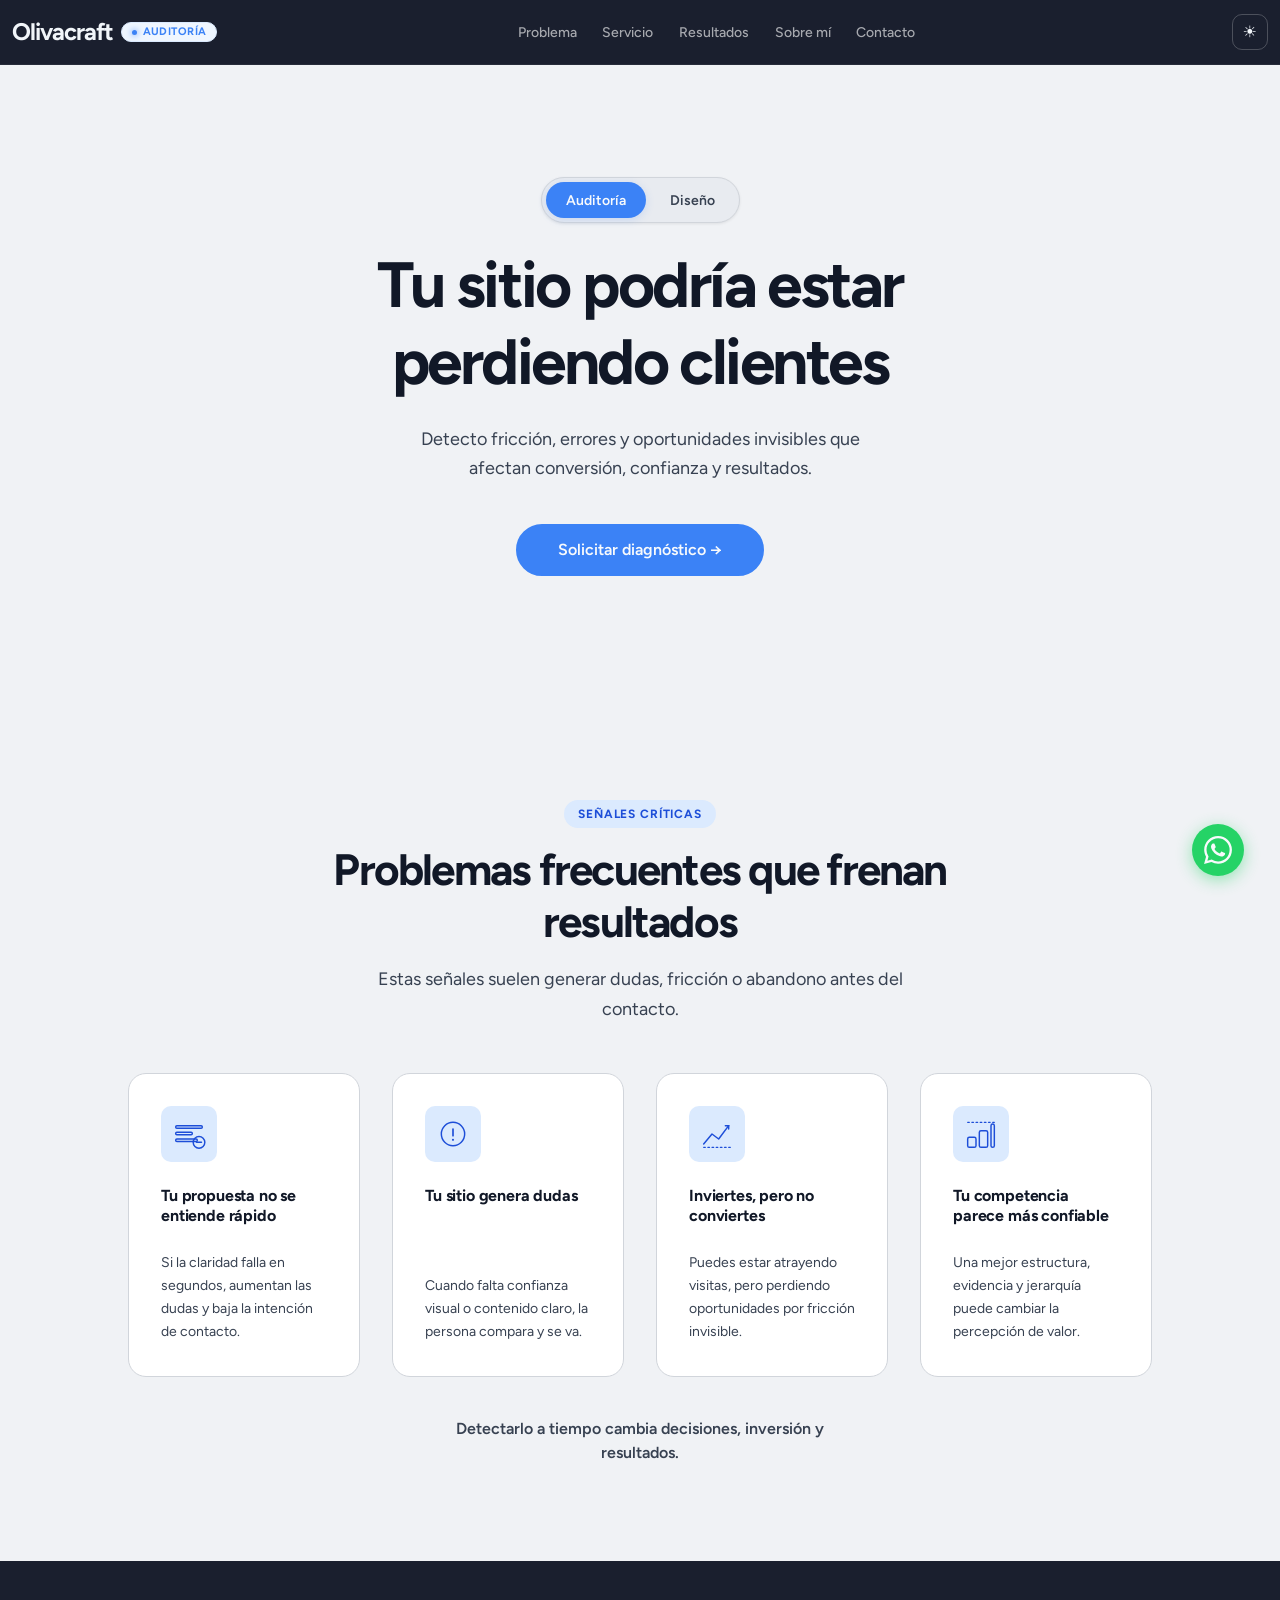
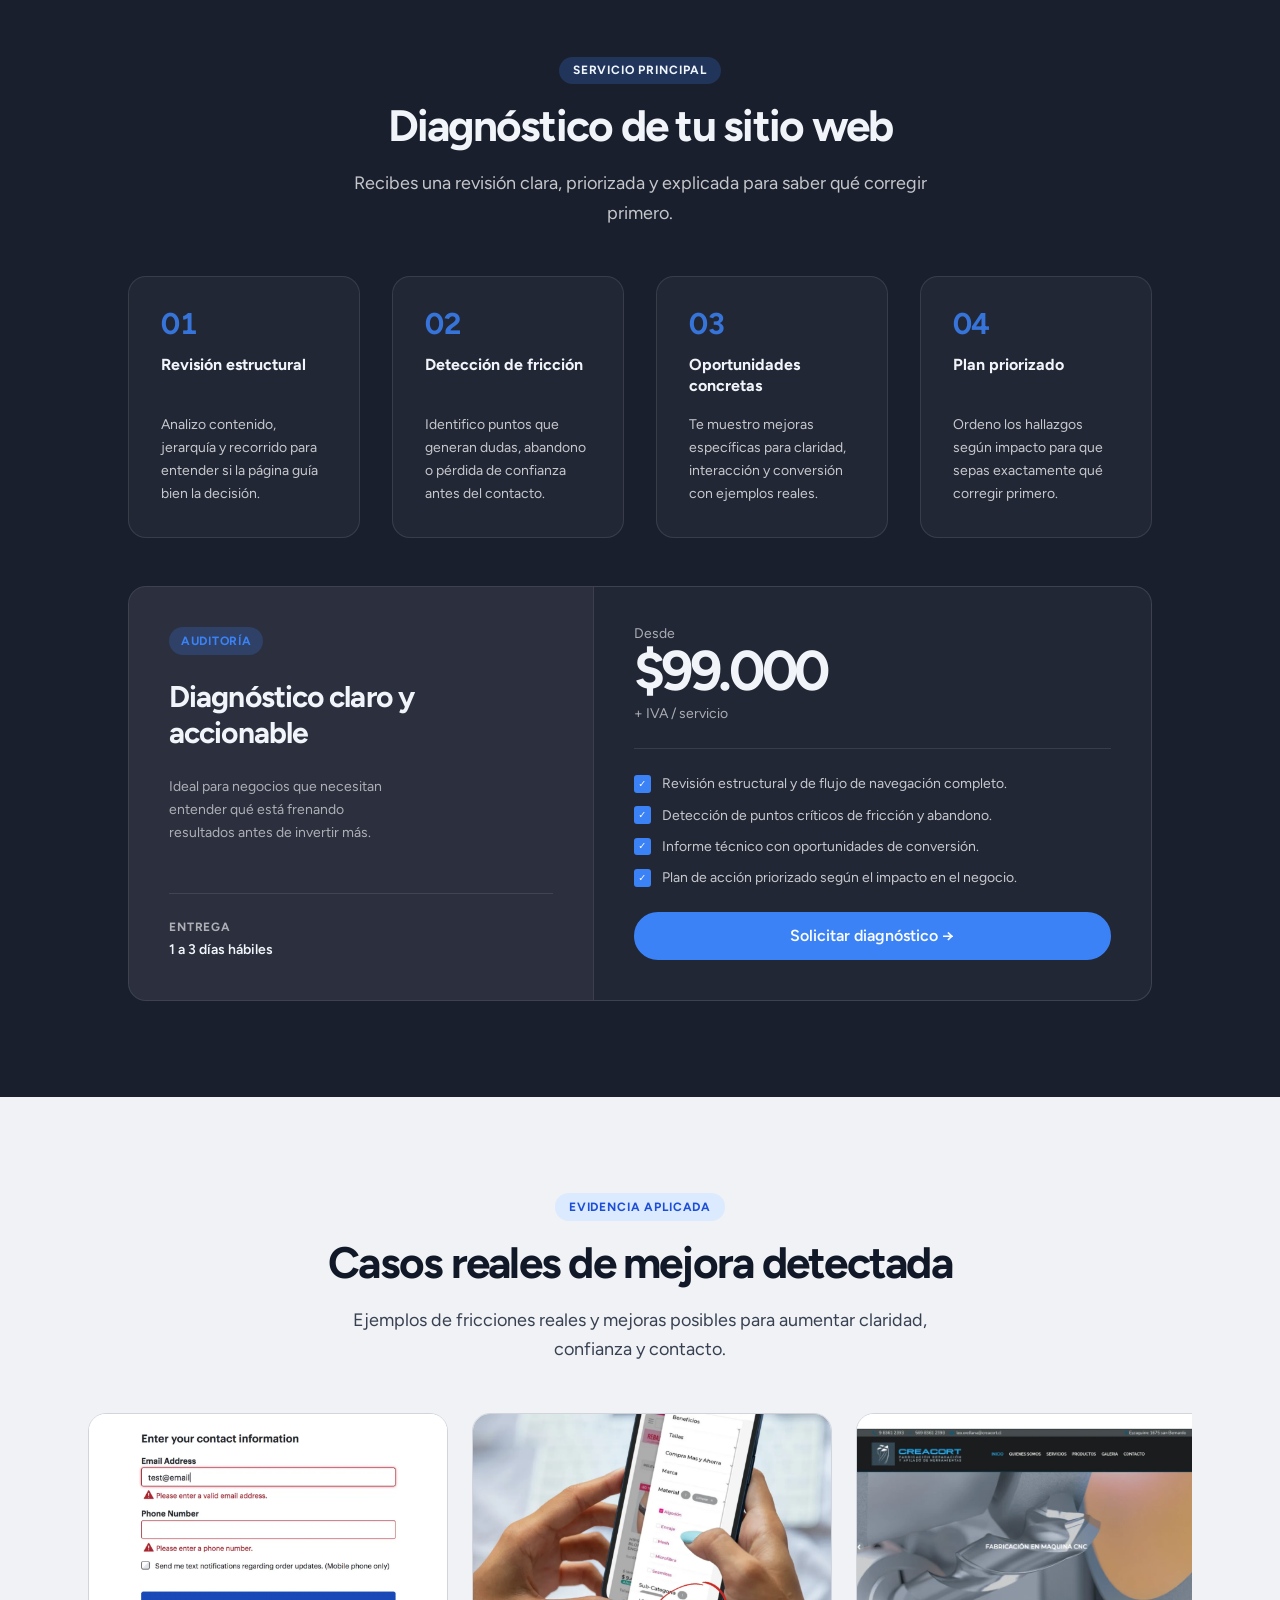
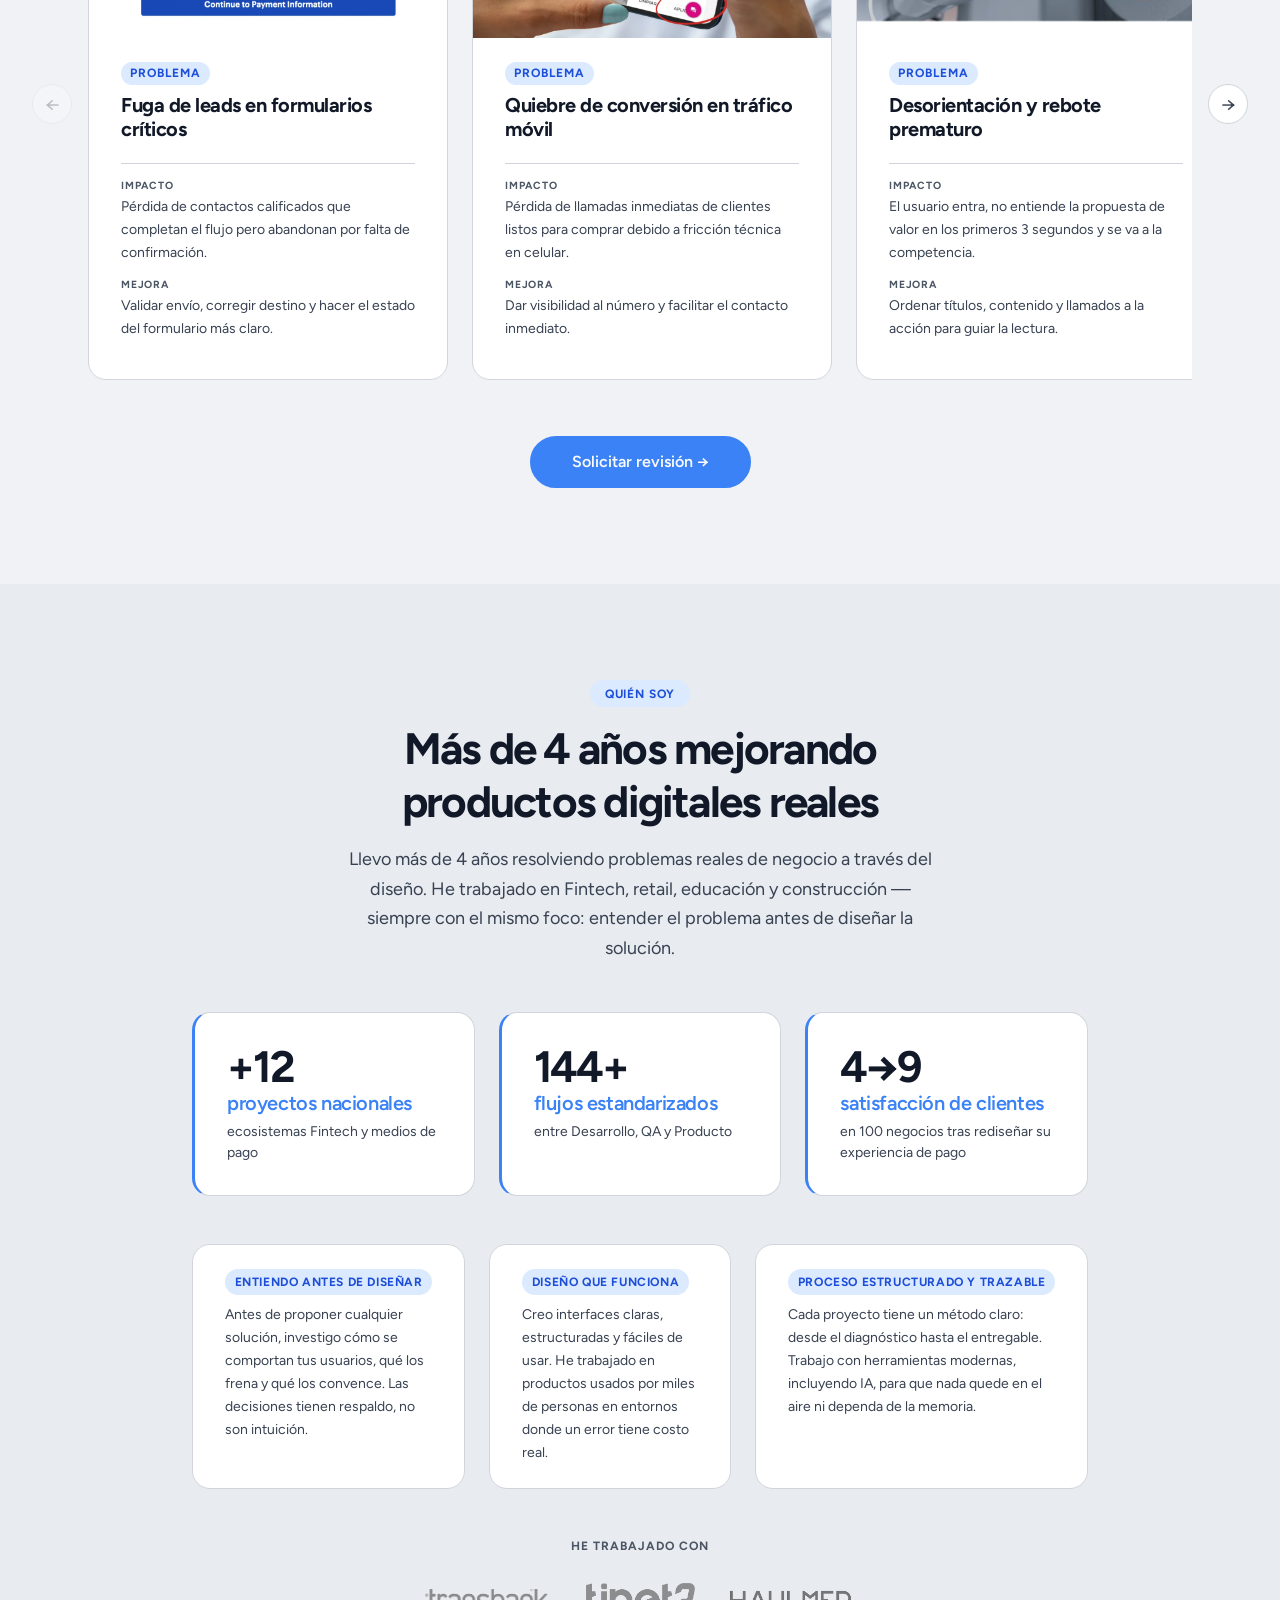
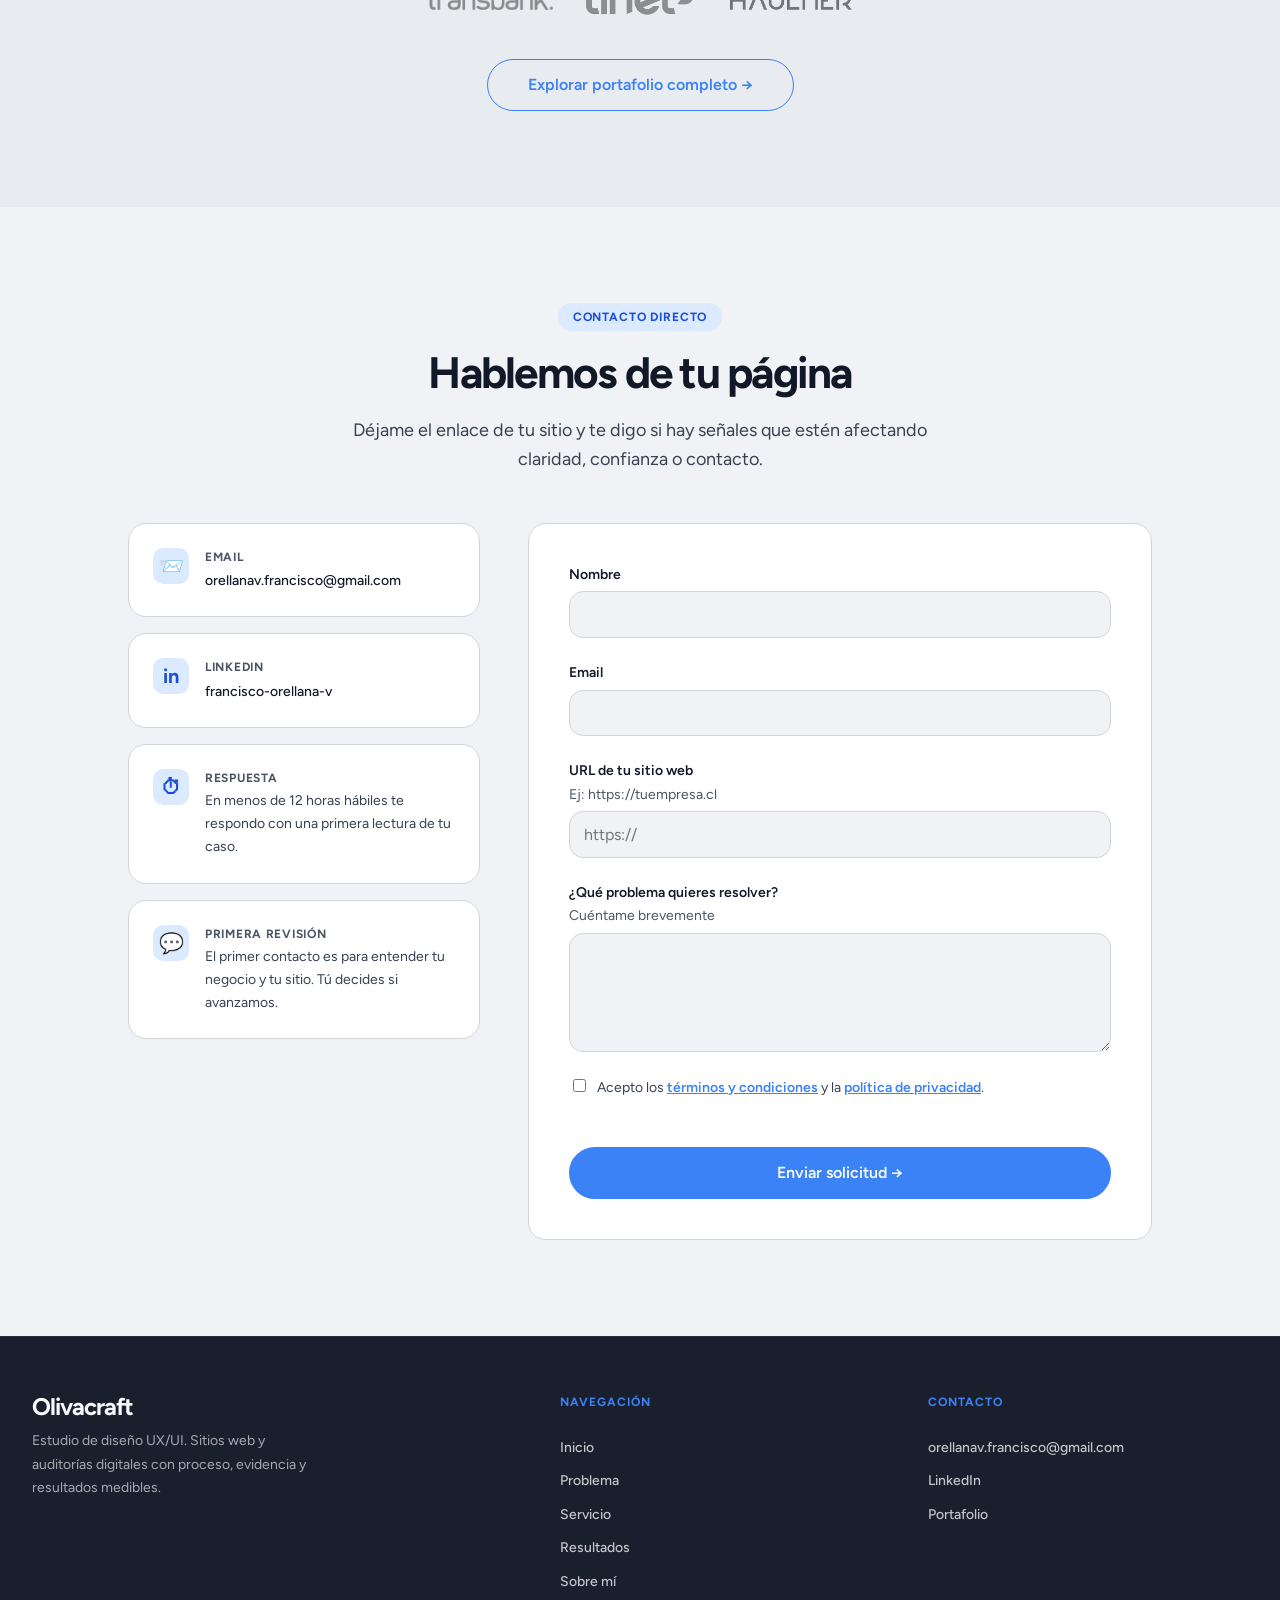
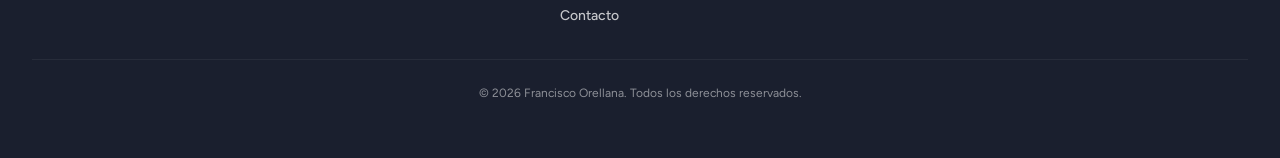
==== commit ef4a70f4: "Open Graph + imag" ====
--- a/index.html
+++ b/index.html
@@ -5,10 +5,28 @@
     <meta charset="UTF-8">
     <meta name="viewport" content="width=device-width, initial-scale=1.0">
     <title>Francisco Orellana — Olivacraft | Product Designer & UX/UI</title>
+    <!-- SEO base -->
     <meta name="description" content="Product Designer con +4 años en Fintech y medios de pago. Diseño web y auditoría UX orientados a resultados reales.">
+    <link rel="canonical" href="https://olivacraft.com">
+
+    <!-- Open Graph — WhatsApp, LinkedIn, Facebook -->
+    <meta property="og:type" content="website">
+    <meta property="og:url" content="https://olivacraft.com">
     <meta property="og:title" content="Francisco Orellana — Olivacraft | Product Designer">
     <meta property="og:description" content="Diseño sitios web y audito experiencias digitales para pymes y agencias. Proceso claro, evidencia real y entregables concretos.">
-    <meta property="og:type" content="website">
+    <meta property="og:image" content="assets/og-image.png">
+    <meta property="og:image:width" content="1200">
+    <meta property="og:image:height" content="630">
+    <meta property="og:locale" content="es_CL">
+    <meta property="og:site_name" content="Olivacraft">
+
+    <!-- Twitter/X Card -->
+    <meta name="twitter:card" content="summary_large_image">
+    <meta name="twitter:url" content="https://olivacraft.com">
+    <meta name="twitter:title" content="Francisco Orellana — Olivacraft | Product Designer">
+    <meta name="twitter:description" content="Diseño sitios web y audito experiencias digitales para pymes y agencias. Proceso claro, evidencia real y entregables concretos.">
+    <meta name="twitter:image" content="assets/og-image.png">
+
     <link rel="preconnect" href="https://fonts.googleapis.com">
     <link rel="preconnect" href="https://fonts.gstatic.com" crossorigin>
     <link href="https://fonts.googleapis.com/css2?family=Figtree:ital,wght@0,300;0,400;0,500;0,600;0,700;1,400&display=swap" rel="stylesheet">
--- a/css/index.css
+++ b/css/index.css
@@ -15,14 +15,14 @@
     --color-border-strong: #9ca3af;
     /* Text */
     --color-text: #111827;
-    --color-text-soft: #4b5563;
-    --color-text-muted: #6b7280;
+    --color-text-soft: #374151;
+    --color-text-muted: #4b5563;
     --color-text-inverse: #f8fafc;
     /* Text sobre fondos oscuros (sección dark, footer, header) */
     --color-text-on-dark: #f1f5f9;
-    --color-text-on-dark-soft: rgba(255, 255, 255, 0.50);
-    --color-text-on-dark-muted: rgba(255, 255, 255, 0.40);
-    --color-text-on-dark-faint: rgba(255, 255, 255, 0.32);
+    --color-text-on-dark-soft: rgba(255, 255, 255, 0.75);
+    --color-text-on-dark-muted: rgba(255, 255, 255, 0.62);
+    --color-text-on-dark-faint: rgba(255, 255, 255, 0.50);
     /* Borders sobre fondos oscuros */
     --color-border-on-dark: rgba(255, 255, 255, 0.10);
     --color-border-on-dark-mid: rgba(255, 255, 255, 0.12);
@@ -34,12 +34,12 @@
     --color-surface-on-dark-hover: rgba(255, 255, 255, 0.07);
     /* Accent */
     --color-accent: #3b82f6;
-    --color-accent-hover: #2563eb;
+    --color-accent-hover: #1d4ed8;
     --color-accent-soft: #dbeafe;
     --color-accent-muted: #eff6ff;
     --color-accent-on-dark-soft: rgba(59, 130, 246, 0.18);
     --color-accent-on-dark-muted: rgba(59, 130, 246, 0.08);
-    --color-accent-on-dark-num: rgba(59, 130, 246, 0.55);
+    --color-accent-on-dark-num: rgba(59, 130, 246, 0.85);
     --color-eyebrow-light: rgba(59, 130, 246, 0.22);
     /* Semánticos */
     --color-success: #059669;
@@ -91,6 +91,10 @@
     --space-8: 4rem;
     --transition: 160ms ease;
     --header-height: 4rem;
+    --color-whatsapp: #25d366;
+    --color-whatsapp-hover: #1ebe5d;
+    --shadow-whatsapp: 0 4px 16px rgba(37, 211, 102, 0.45);
+    --shadow-whatsapp-hover: 0 8px 24px rgba(37, 211, 102, 0.55);
 }
 
 [data-theme="dark"] {
@@ -103,8 +107,8 @@
     --color-border-strong: rgba(255, 255, 255, 0.22);
     --color-text: #f1f5f9;
     --color-text-soft: #94a3b8;
-    --color-text-muted: #64748b;
-    --color-text-inverse: #0d1117;
+    --color-text-muted: #7C8FA6;
+    --color-text-inverse: #f1f5f9;
     --color-accent: #60a5fa;
     --color-accent-hover: #3b82f6;
     --color-accent-soft: rgba(59, 130, 246, 0.18);
@@ -501,7 +505,7 @@
     border: 1px solid var(--color-border-on-dark-strong);
     border-radius: var(--radius-md);
     background-color: transparent;
-    color: var(--color-text-on-dark-soft);
+    color: var(--color-text-on-dark);
     transition: border-color var(--transition), background-color var(--transition), color var(--transition);
 }
 
@@ -2073,4 +2077,49 @@
         opacity: 1;
         transform: scale(1);
     }
-}+}
+
+
+/* ============================================
+   WHATSAPP FAB
+   ============================================ */
+
+.whatsapp-fab {
+    position: fixed;
+    bottom: 1.5rem;
+    right: 2.25rem;
+    z-index: 90;
+    display: inline-flex;
+    align-items: center;
+    justify-content: center;
+    width: 3.25rem;
+    height: 3.25rem;
+    border-radius: var(--radius-pill);
+    background-color: var(--color-whatsapp);
+    color: var(--color-text-inverse);
+    box-shadow: var(--shadow-whatsapp);
+    transition: transform var(--transition), box-shadow var(--transition), background-color var(--transition);
+}
+
+.whatsapp-fab svg {
+    width: 1.75rem;
+    height: 1.75rem;
+}
+
+.whatsapp-fab:hover {
+    background-color: var(--color-whatsapp-hover);
+    transform: translateY(-3px) scale(1.05);
+    box-shadow: var(--shadow-whatsapp-hover);
+}
+
+.whatsapp-fab:focus-visible {
+    outline: 2px solid var(--color-whatsapp);
+    outline-offset: 3px;
+}
+
+@media (max-width: 63.9375rem) {
+    .whatsapp-fab {
+        right: 1.25rem;
+        bottom: 5rem;
+    }
+}
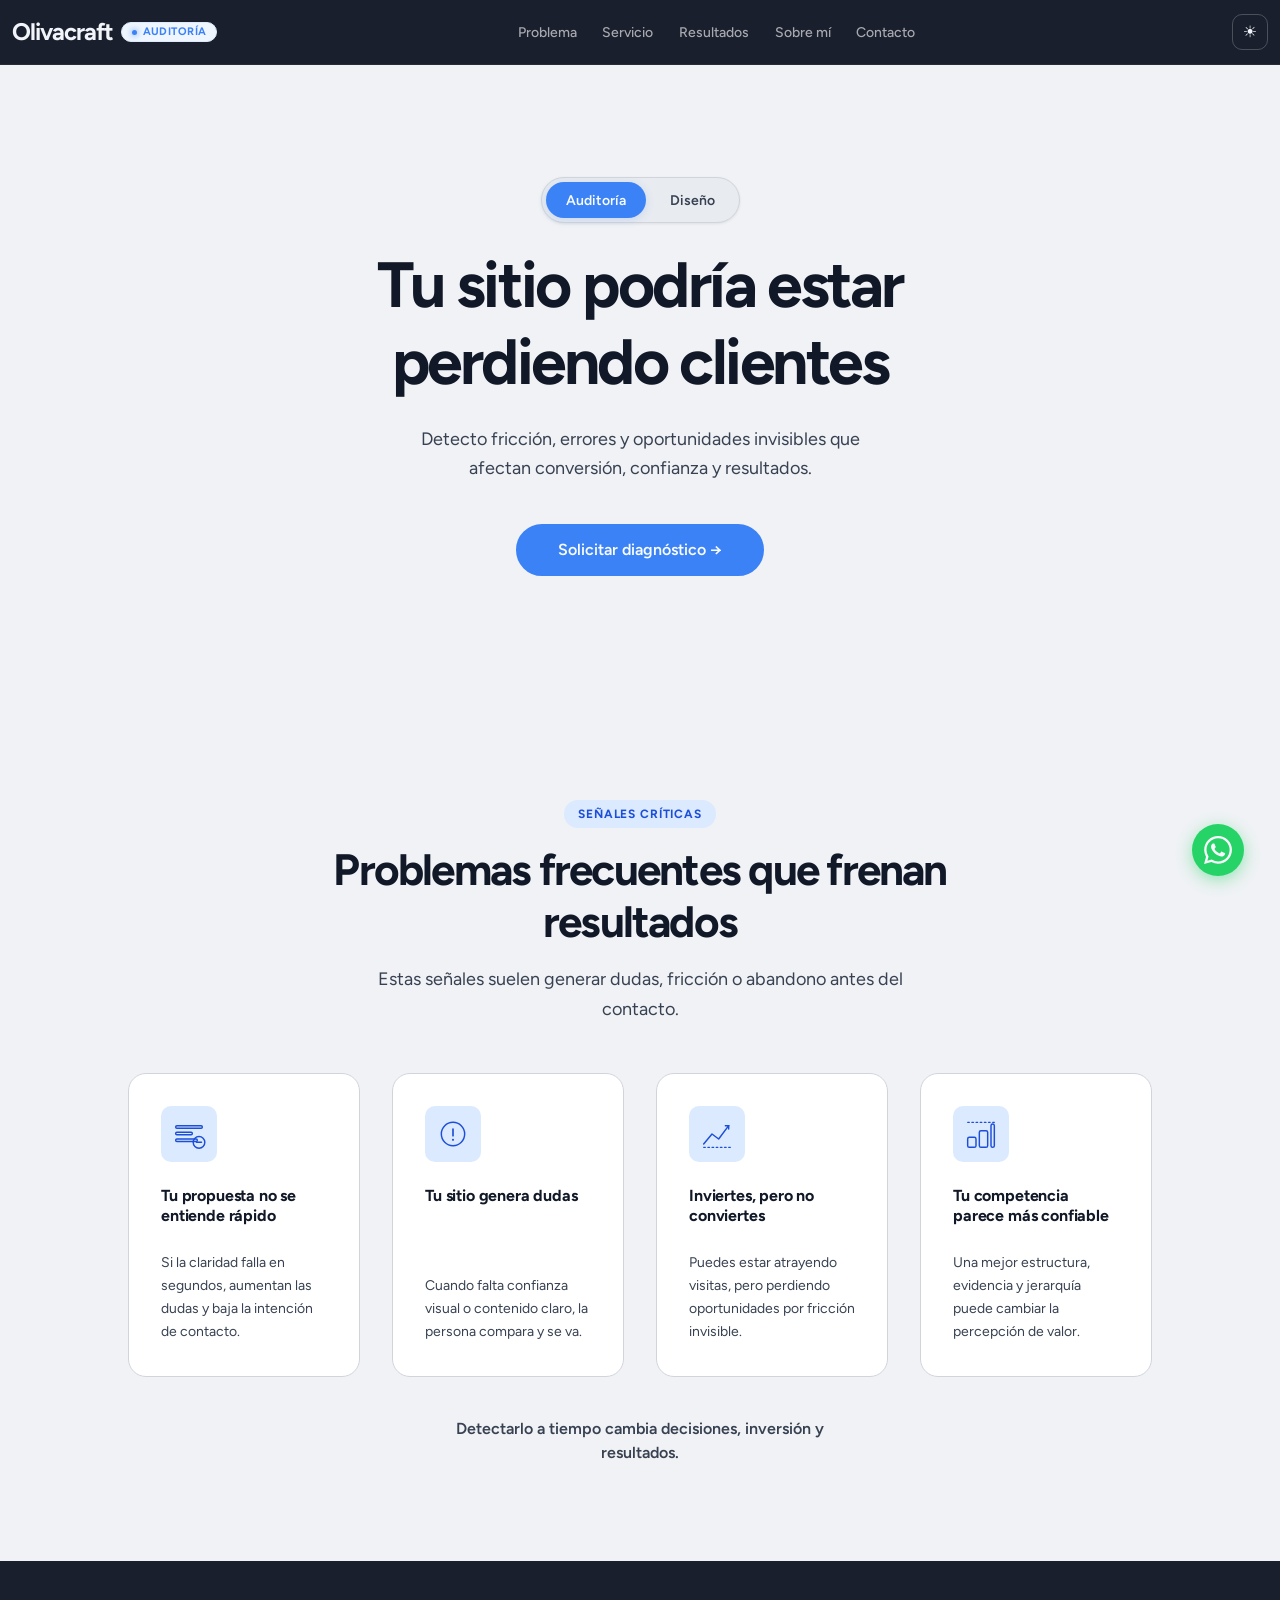
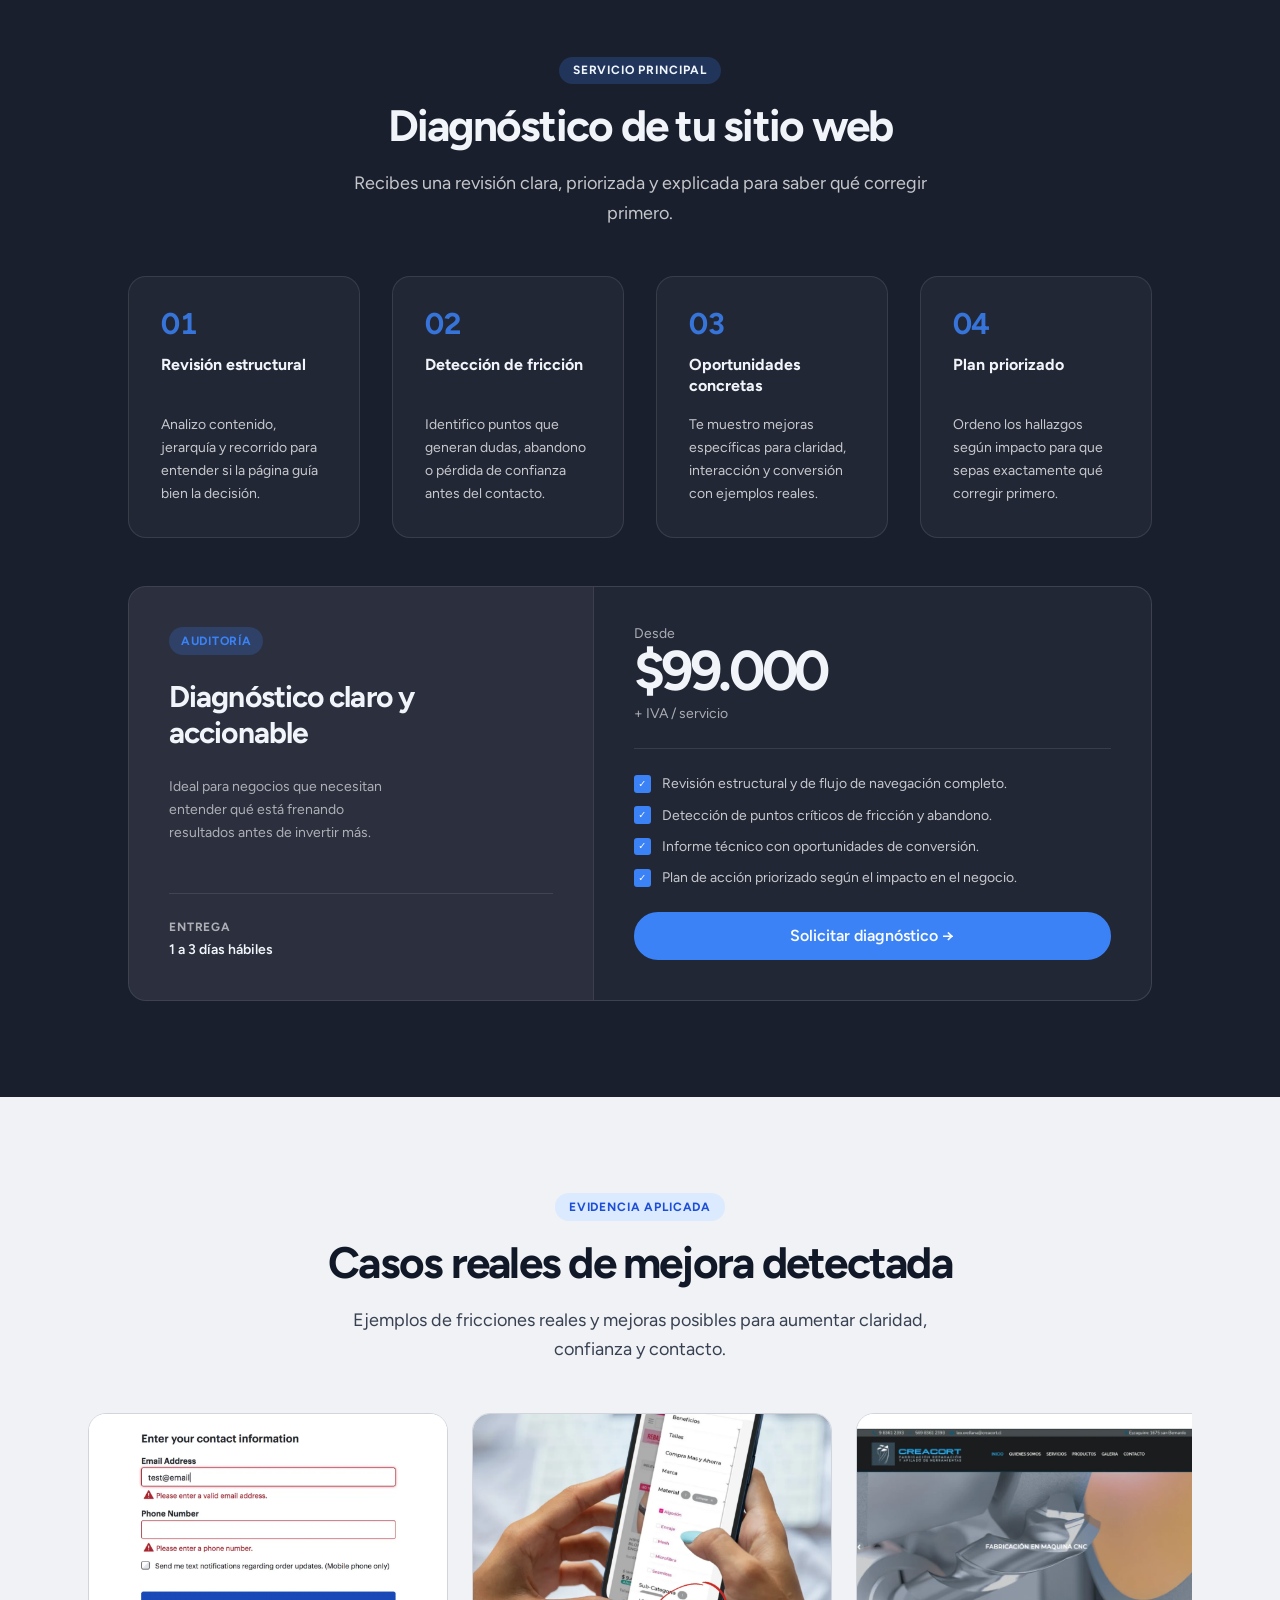
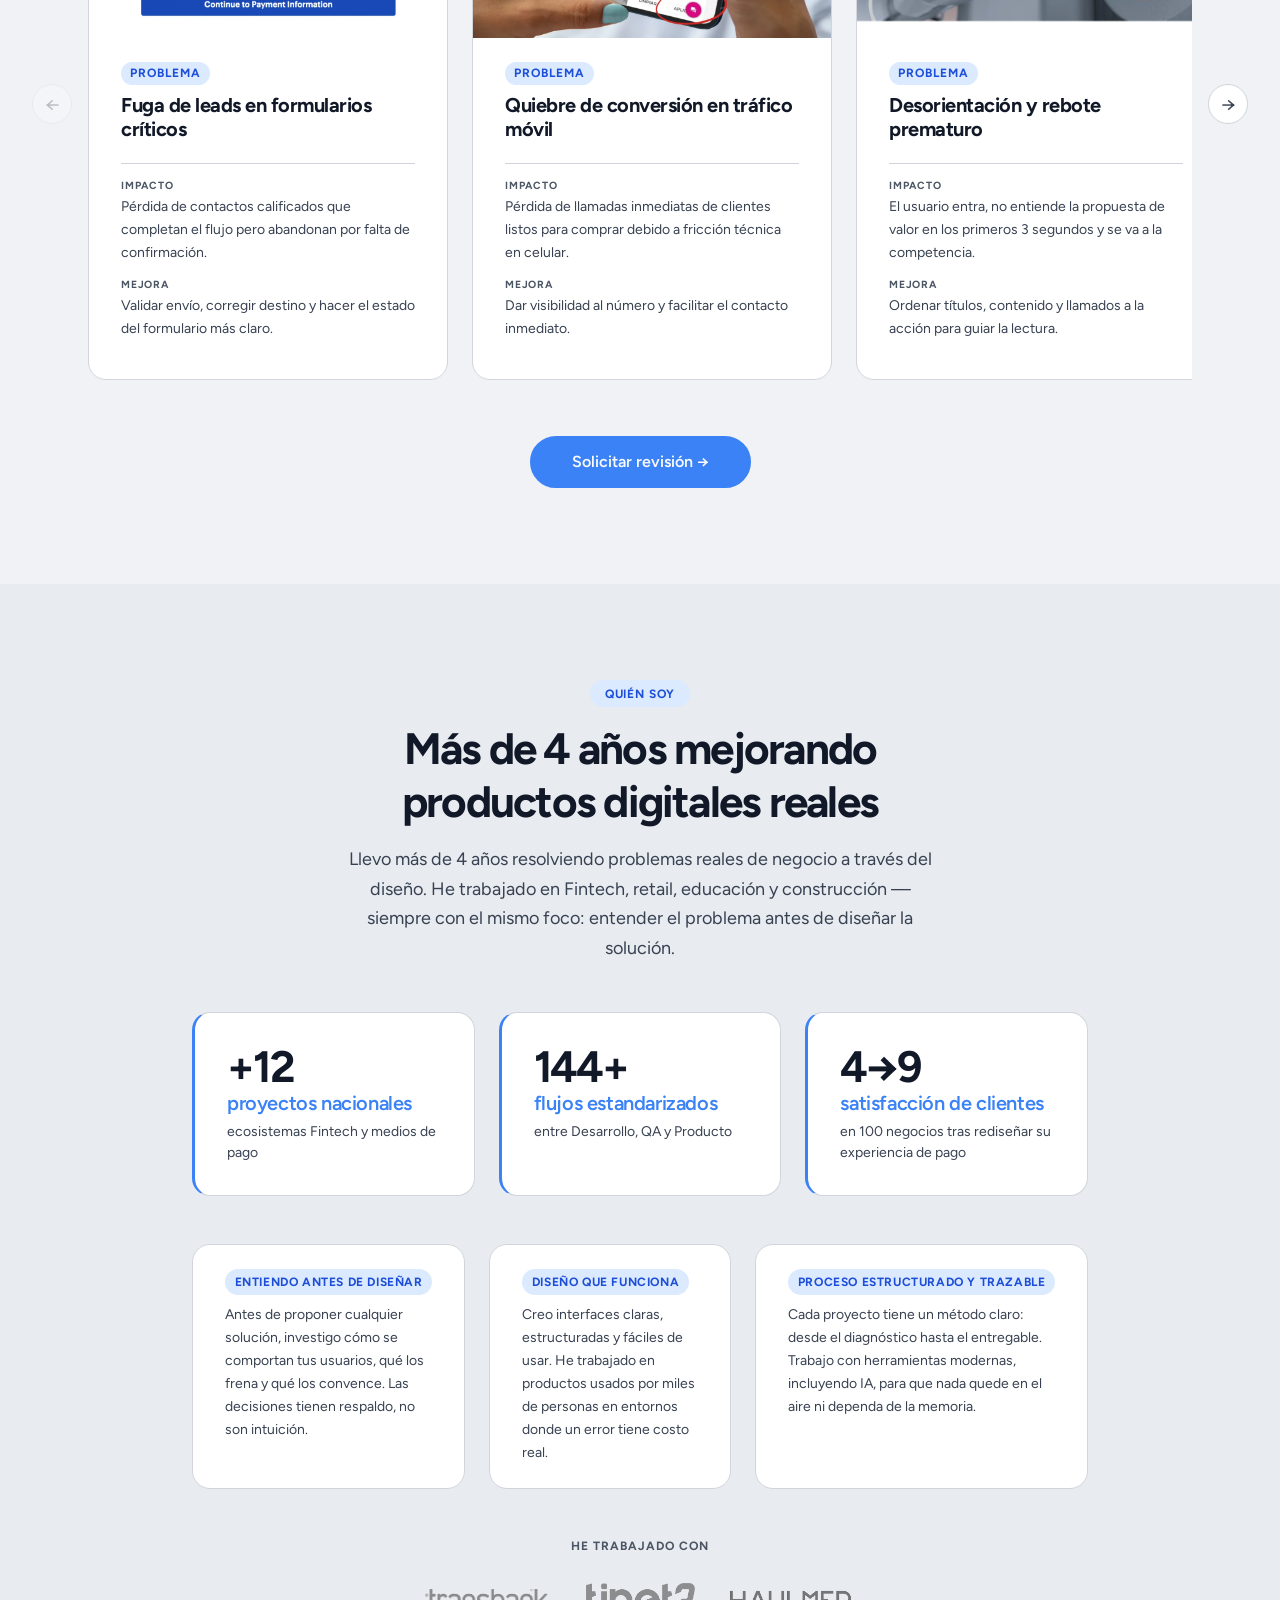
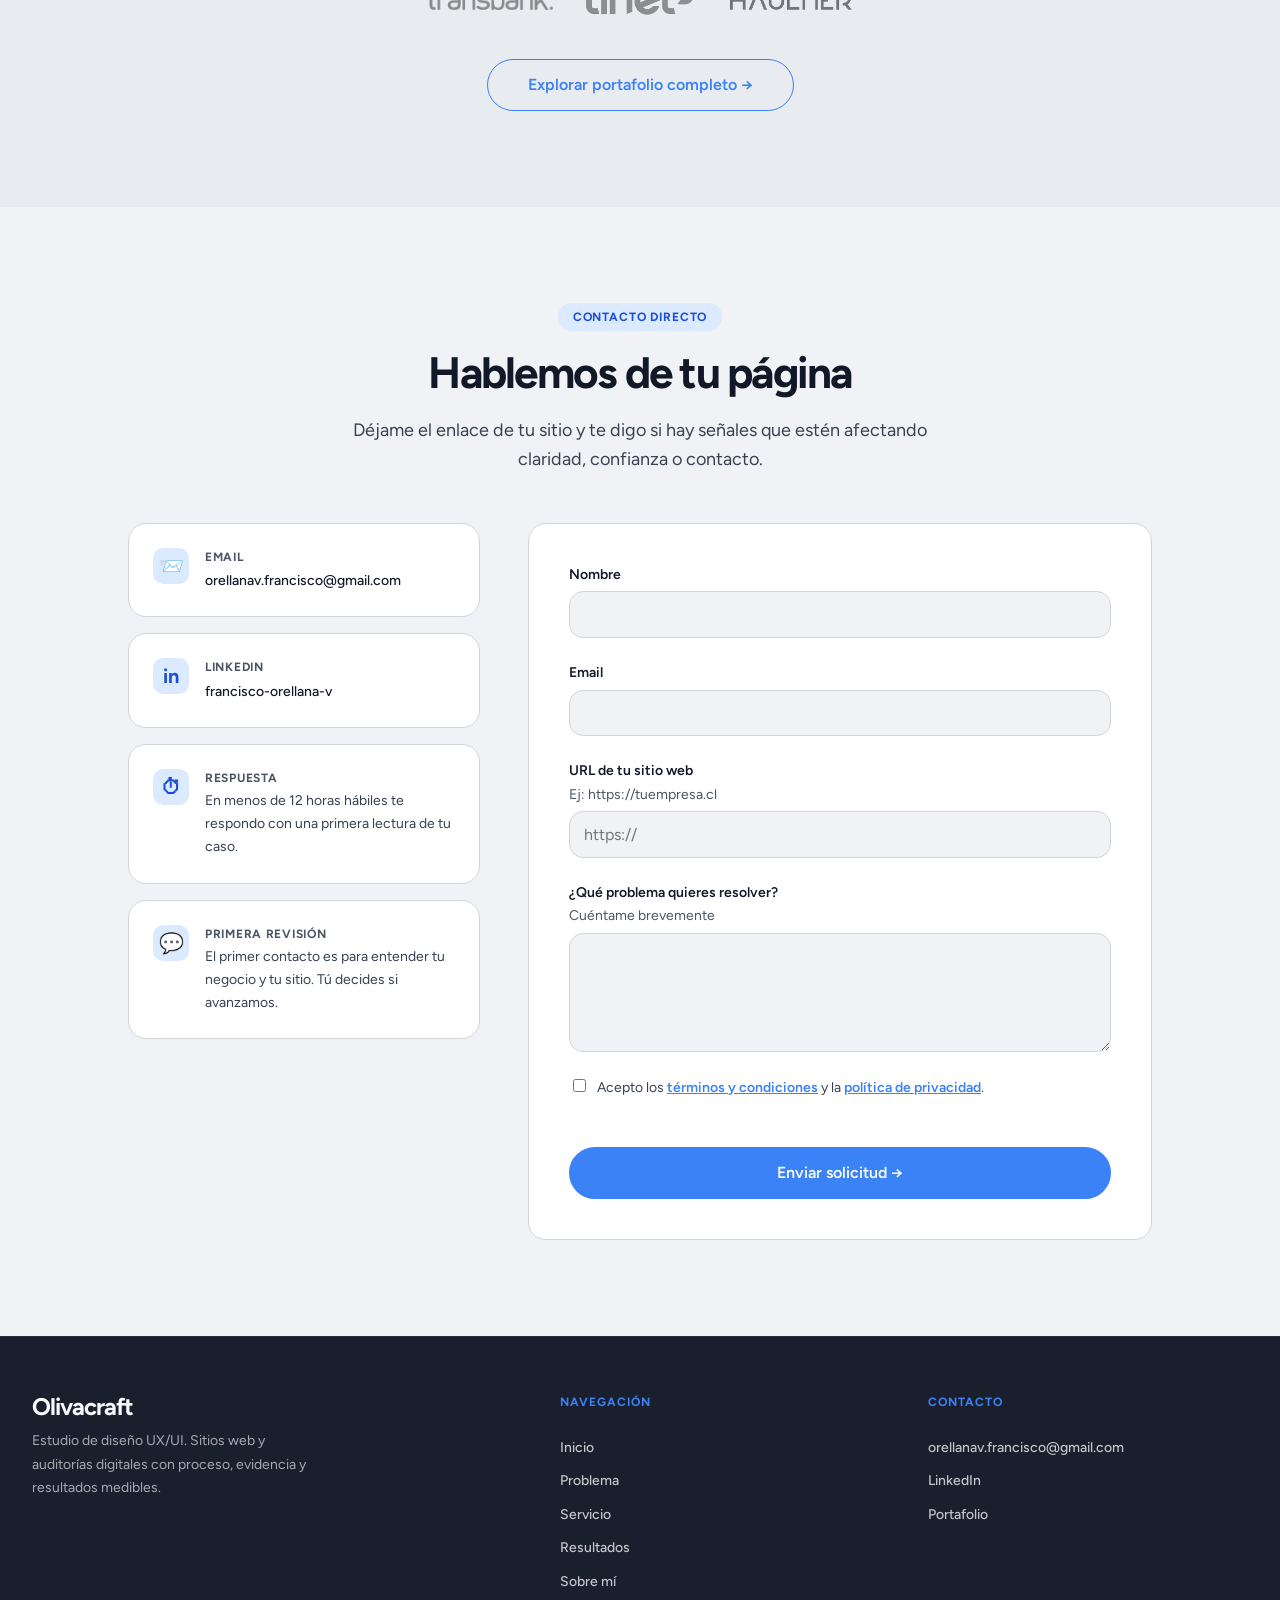
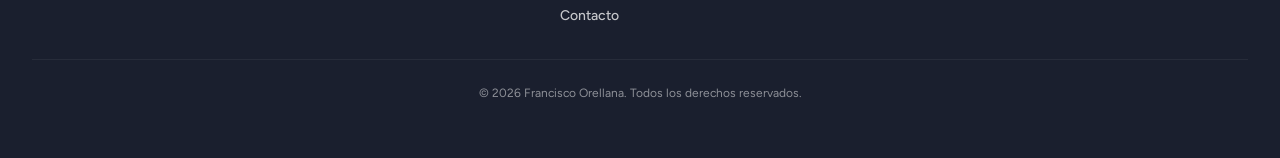
==== commit 2d7f67d4: "mensaje wsp" ====
--- a/index.html
+++ b/index.html
@@ -554,10 +554,10 @@
     <script src="https://challenges.cloudflare.com/turnstile/v0/api.js" async defer></script>
     <script src="js/index.js"></script>
     <!-- WHATSAPP FLOTANTE -->
-    <a href="https://wa.me/56940751229" class="whatsapp-fab" target="_blank" rel="noopener" aria-label="Contactar por WhatsApp">
+    <a href="https://wa.me/56940751229?text=%C2%A1Hola!%20Necesito%20m%C3%A1s%20informaci%C3%B3n." class="whatsapp-fab" target="_blank" rel="noopener" aria-label="Contactar por WhatsApp">
         <svg xmlns="http://www.w3.org/2000/svg" viewBox="0 0 24 24" fill="currentColor" aria-hidden="true">
-        <path d="M17.472 14.382c-.297-.149-1.758-.867-2.03-.967-.273-.099-.471-.148-.67.15-.197.297-.767.966-.94 1.164-.173.199-.347.223-.644.075-.297-.15-1.255-.463-2.39-1.475-.883-.788-1.48-1.761-1.653-2.059-.173-.297-.018-.458.13-.606.134-.133.298-.347.446-.52.149-.174.198-.298.298-.497.099-.198.05-.371-.025-.52-.075-.149-.669-1.612-.916-2.207-.242-.579-.487-.5-.669-.51-.173-.008-.371-.01-.57-.01-.198 0-.52.074-.792.372-.272.297-1.04 1.016-1.04 2.479 0 1.462 1.065 2.875 1.213 3.074.149.198 2.096 3.2 5.077 4.487.709.306 1.262.489 1.694.625.712.227 1.36.195 1.871.118.571-.085 1.758-.719 2.006-1.413.248-.694.248-1.289.173-1.413-.074-.124-.272-.198-.57-.347m-5.421 7.403h-.004a9.87 9.87 0 01-5.031-1.378l-.361-.214-3.741.982.998-3.648-.235-.374a9.86 9.86 0 01-1.51-5.26c.001-5.45 4.436-9.884 9.888-9.884 2.64 0 5.122 1.03 6.988 2.898a9.825 9.825 0 012.893 6.994c-.003 5.45-4.437 9.884-9.885 9.884m8.413-18.297A11.815 11.815 0 0012.05 0C5.495 0 .16 5.335.157 11.892c0 2.096.547 4.142 1.588 5.945L.057 24l6.305-1.654a11.882 11.882 0 005.683 1.448h.005c6.554 0 11.89-5.335 11.893-11.893a11.821 11.821 0 00-3.48-8.413z"/>
-    </svg>
+            <path d="M17.472 14.382c-.297-.149-1.758-.867-2.03-.967-.273-.099-.471-.148-.67.15-.197.297-.767.966-.94 1.164-.173.199-.347.223-.644.075-.297-.15-1.255-.463-2.39-1.475-.883-.788-1.48-1.761-1.653-2.059-.173-.297-.018-.458.13-.606.134-.133.298-.347.446-.52.149-.174.198-.298.298-.497.099-.198.05-.371-.025-.52-.075-.149-.669-1.612-.916-2.207-.242-.579-.487-.5-.669-.51-.173-.008-.371-.01-.57-.01-.198 0-.52.074-.792.372-.272.297-1.04 1.016-1.04 2.479 0 1.462 1.065 2.875 1.213 3.074.149.198 2.096 3.2 5.077 4.487.709.306 1.262.489 1.694.625.712.227 1.36.195 1.871.118.571-.085 1.758-.719 2.006-1.413.248-.694.248-1.289.173-1.413-.074-.124-.272-.198-.57-.347m-5.421 7.403h-.004a9.87 9.87 0 01-5.031-1.378l-.361-.214-3.741.982.998-3.648-.235-.374a9.86 9.86 0 01-1.51-5.26c.001-5.45 4.436-9.884 9.888-9.884 2.64 0 5.122 1.03 6.988 2.898a9.825 9.825 0 012.893 6.994c-.003 5.45-4.437 9.884-9.885 9.884m8.413-18.297A11.815 11.815 0 0012.05 0C5.495 0 .16 5.335.157 11.892c0 2.096.547 4.142 1.588 5.945L.057 24l6.305-1.654a11.882 11.882 0 005.683 1.448h.005c6.554 0 11.89-5.335 11.893-11.893a11.821 11.821 0 00-3.48-8.413z"/>
+        </svg>
     </a>
 </body>
 
